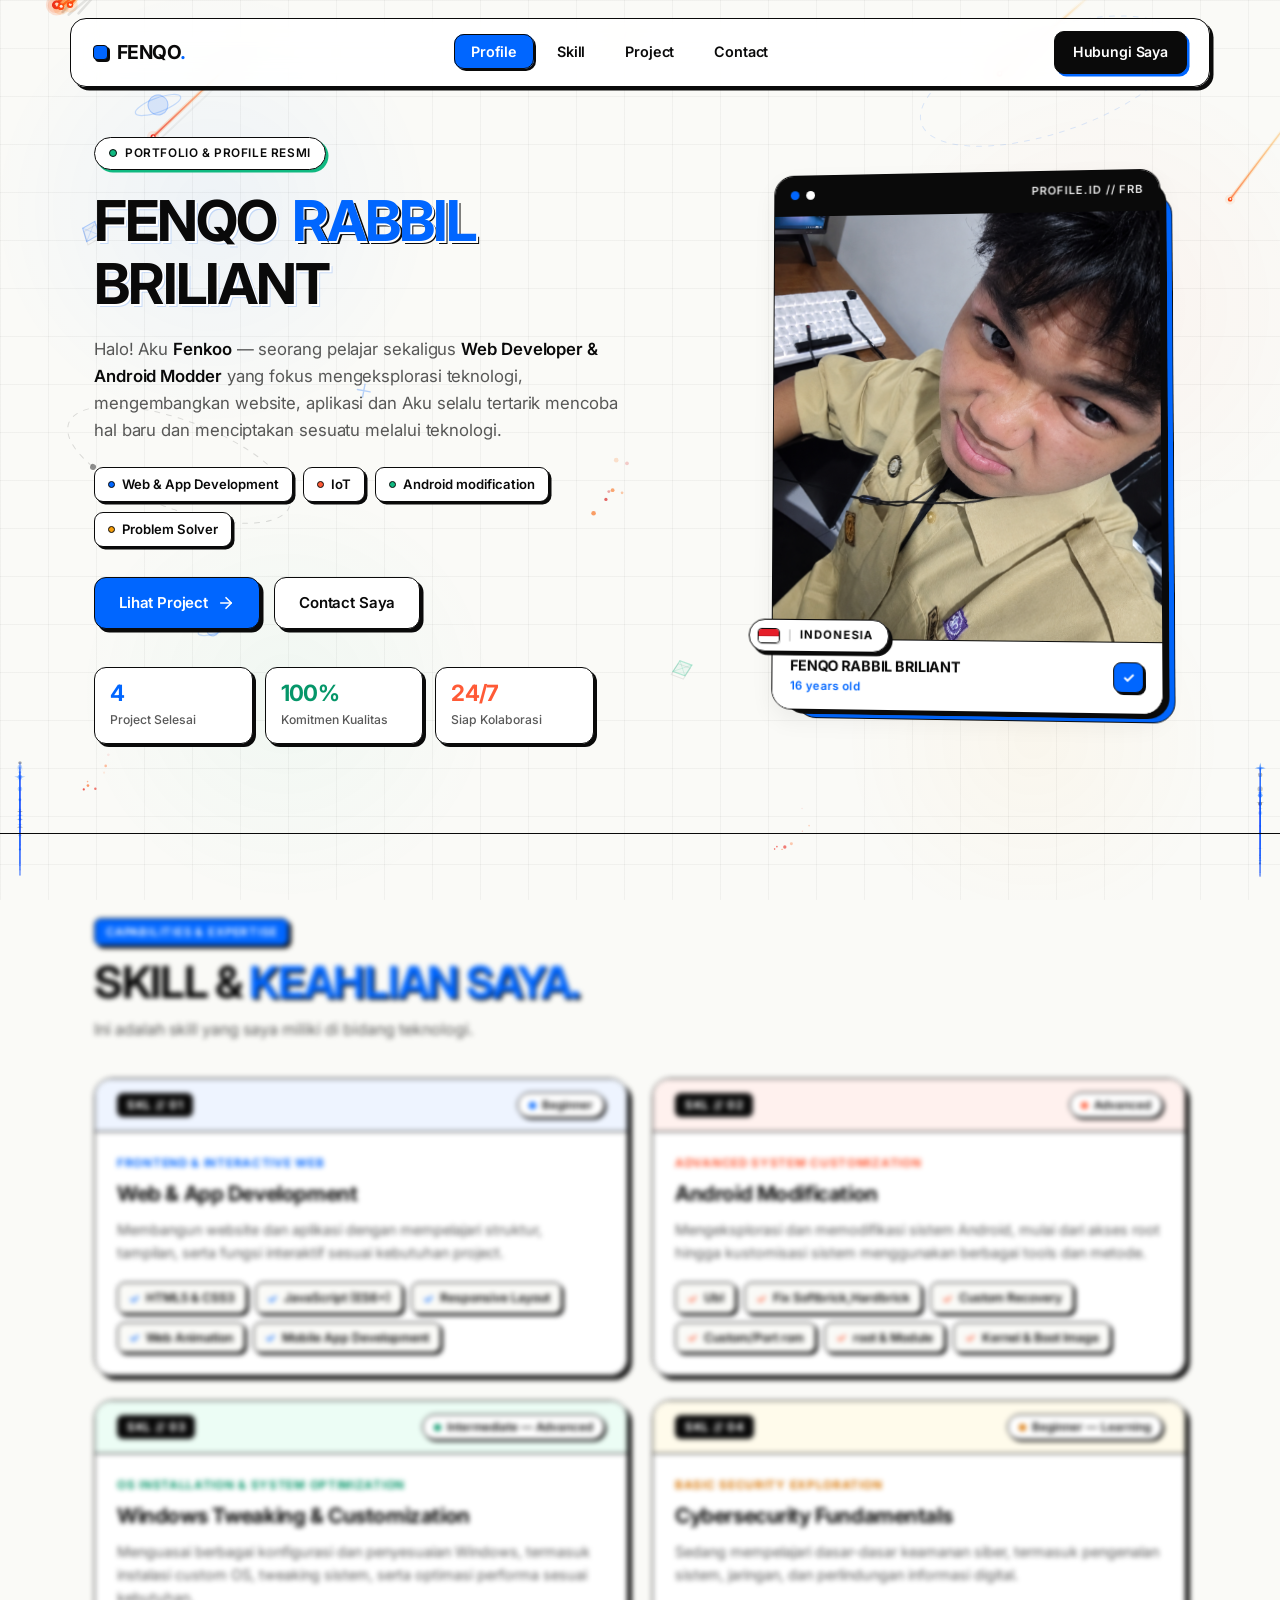
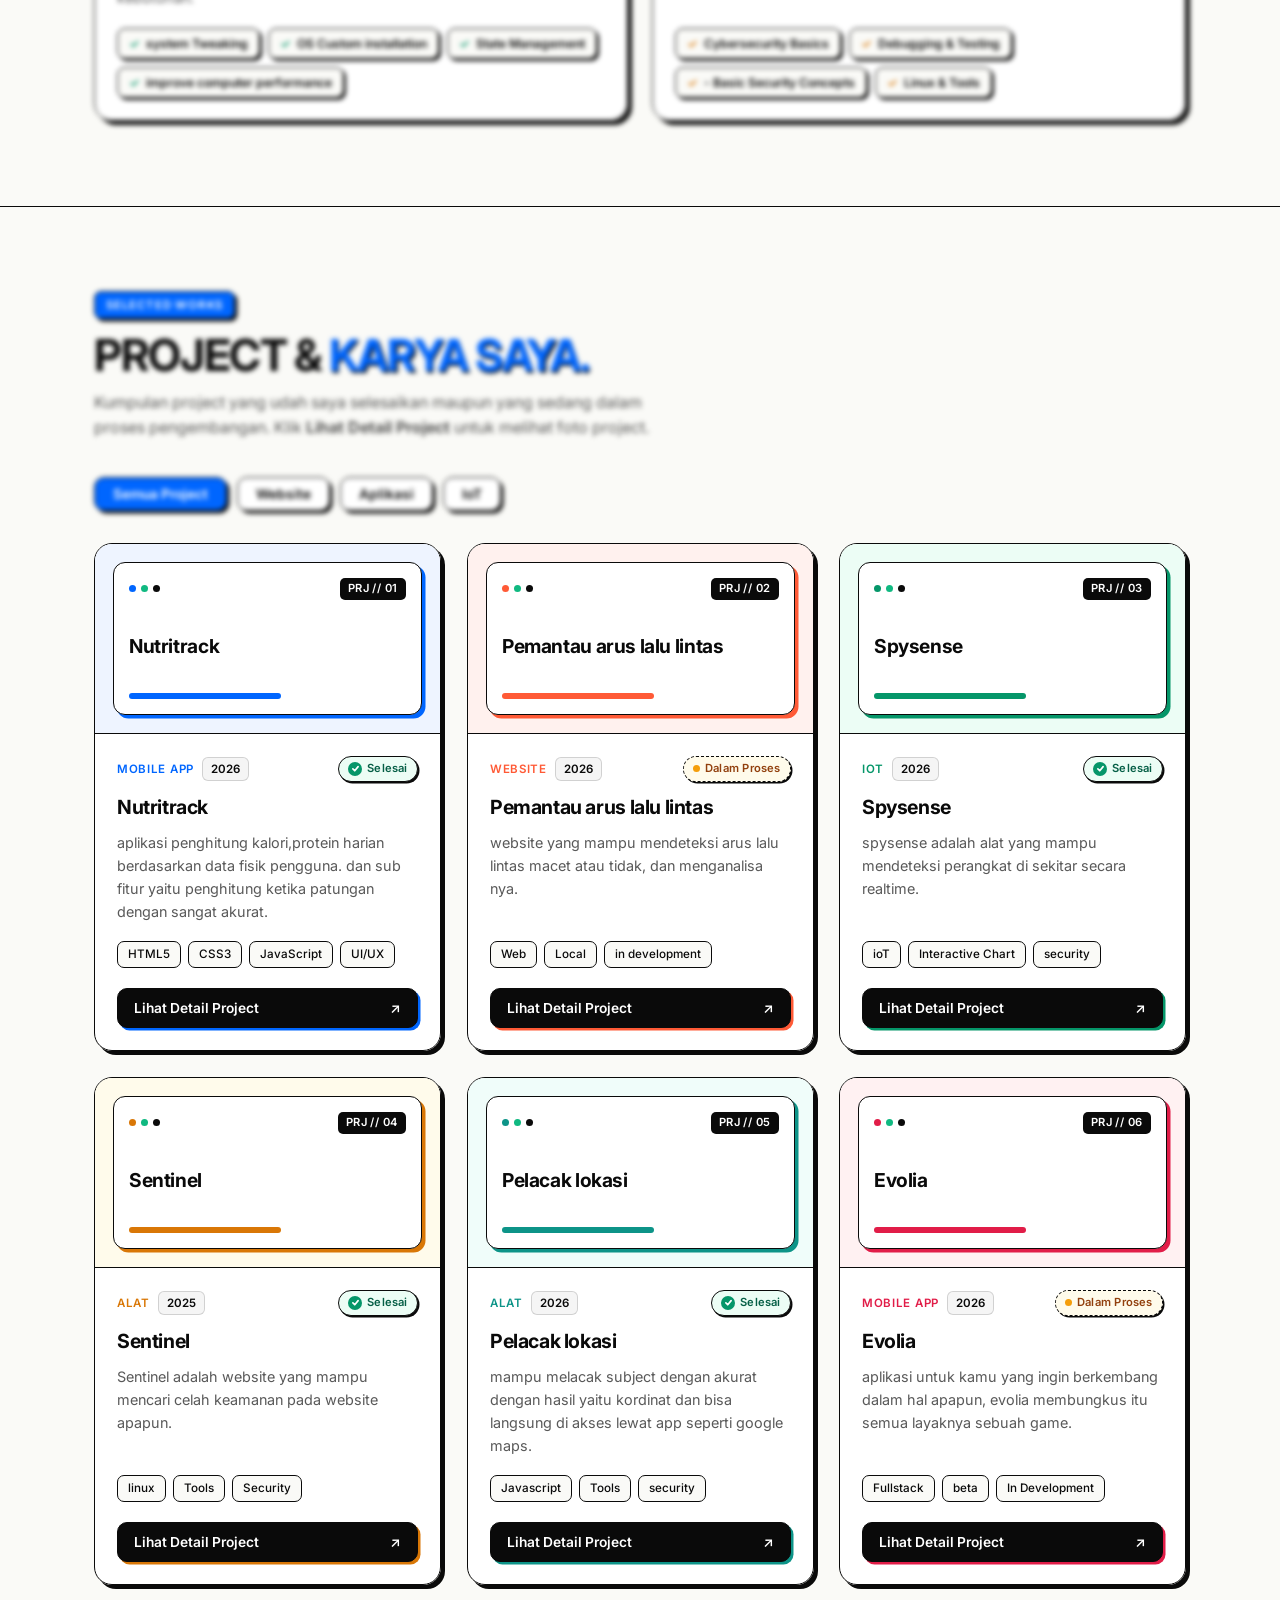
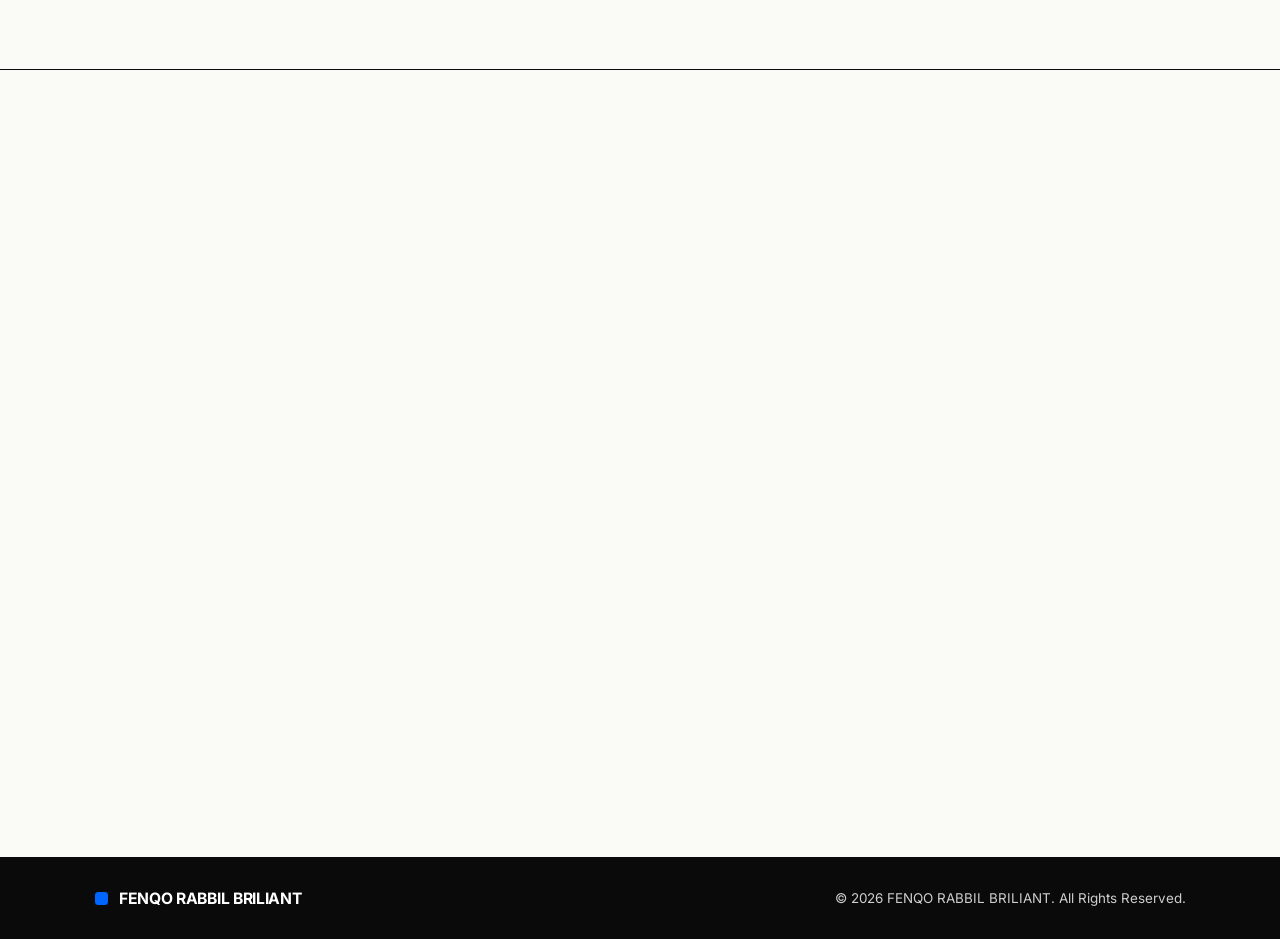
==== index.html @ 74467149 "web porto penkoo" ====
<!DOCTYPE html>
<html lang="id">
<head>
  <meta charset="UTF-8" />
  <meta name="viewport" content="width=device-width, initial-scale=1.0" />
  <title>FENQO RABBIL BRILIANT — Portfolio</title>
  <!-- Font bergaya iOS (SF Pro fallback ke Inter Medium/SemiBold/Bold yang rapi) -->
  <link rel="preconnect" href="https://fonts.googleapis.com" />
  <link rel="preconnect" href="https://fonts.gstatic.com" crossorigin />
  <link href="https://fonts.googleapis.com/css2?family=Inter:wght@400;500;600;700&display=swap" rel="stylesheet" />
  <link rel="stylesheet" href="style.css" />
</head>
<body>

  <!-- Scroll Progress Bar di Atas Layar -->
  <div class="scroll-progress-track" aria-hidden="true">
    <div class="scroll-progress-bar" id="scrollProgressBar"></div>
  </div>

  <!-- Latar Belakang Off-White + Grid + Efek Luar Angkasa & Komet di Belakang Semua Konten -->
  <div class="bg-grid" aria-hidden="true"></div>
  <canvas id="cosmicCanvas" class="cosmic-canvas" aria-hidden="true"></canvas>

  <!-- ================= NAVBAR ================= -->
  <header class="navbar-wrapper">
    <nav class="navbar">
      <a href="#home" class="brand">
        <span class="brand-cube"></span>
        <span class="brand-text">FENQO<span class="dot-blue">.</span></span>
      </a>

      <ul class="nav-links" id="navLinks">
        <li><a href="#home" class="nav-link active">Profile</a></li>
        <li><a href="#skill" class="nav-link">Skill</a></li>
        <li><a href="#project" class="nav-link">Project</a></li>
        <li><a href="#contact" class="nav-link">Contact</a></li>
      </ul>

      <a href="#contact" class="nav-cta">Hubungi Saya</a>

      <button class="mobile-menu-btn" id="mobileMenuBtn" aria-label="Buka Menu">
        <span></span>
        <span></span>
      </button>
    </nav>
  </header>

  <main class="main-content">
    <!-- ================= HALAMAN AWAL / HERO PROFILE ================= -->
    <section id="home" class="hero-section">
      <div class="container hero-grid">

        <!-- Kiri: Teks Nama Paper Statis & Deskripsi Profile -->
        <div class="hero-content">
          <div class="status-badge" data-scroll-item style="--delay: 0ms">
            <span class="status-dot"></span>
            <span>PORTFOLIO &amp; PROFILE RESMI</span>
          </div>

          <!-- Tulisan 3D Paper Minimalis: FENQO RABBIL (ke samping), BRILIANT di bawahnya -->
          <div class="title-3d-stage" data-scroll-item style="--delay: 70ms">
            <h1 class="hero-title-3d">
              <span class="hero-title-row">
                <span class="line-3d">FENQO</span>
                <span class="line-3d accent-blue">RABBIL</span>
              </span>
              <span class="hero-title-row">
                <span class="line-3d">BRILIANT</span>
              </span>
            </h1>
          </div>

          <!-- Deskripsi Profile -->
          <p class="hero-desc" data-scroll-item style="--delay: 140ms">
            Halo! Aku <strong>Fenkoo</strong> — seorang pelajar sekaligus <strong>Web Developer &amp; Android Modder</strong> yang fokus mengeksplorasi teknologi, mengembangkan website, aplikasi dan Aku selalu tertarik mencoba hal baru dan menciptakan sesuatu melalui teknologi.
          </p>

          <!-- Tag Keahlian Paper Minimalis dengan Aksen Warna Kalem -->
          <div class="skill-tags" data-scroll-item style="--delay: 200ms">
            <span class="tag-3d tag-blue"><span class="tag-dot"></span>Web & App Development</span>
            <span class="tag-3d tag-coral"><span class="tag-dot"></span>IoT</span>
            <span class="tag-3d tag-emerald"><span class="tag-dot"></span>Android modification</span>
            <span class="tag-3d tag-amber"><span class="tag-dot"></span>Problem Solver</span>
          </div>

          <!-- Tombol Aksi -->
          <div class="hero-actions" data-scroll-item style="--delay: 260ms">
            <a href="#project" class="btn-3d btn-primary">
              <span>Lihat Project</span>
              <svg width="18" height="18" viewBox="0 0 24 24" fill="none" stroke="currentColor" stroke-width="2.2" stroke-linecap="round" stroke-linejoin="round">
                <line x1="5" y1="12" x2="19" y2="12"></line>
                <polyline points="12 5 19 12 12 19"></polyline>
              </svg>
            </a>
            <a href="#contact" class="btn-3d btn-secondary">
              <span>Contact Saya</span>
            </a>
          </div>

          <!-- Statistik Singkat Paper 3D -->
          <div class="hero-stats" data-scroll-item style="--delay: 320ms">
            <div class="stat-box-3d stat-blue">
              <span class="stat-num">4</span>
              <span class="stat-label">Project Selesai</span>
            </div>
            <div class="stat-box-3d stat-emerald">
              <span class="stat-num">100%</span>
              <span class="stat-label">Komitmen Kualitas</span>
            </div>
            <div class="stat-box-3d stat-coral">
              <span class="stat-num">24/7</span>
              <span class="stat-label">Siap Kolaborasi</span>
            </div>
          </div>
        </div>

        <!-- Kanan: Foto Profile Asli (Warna 100% Natural Tanpa Filter/Efek Warna) -->
        <div class="hero-visual" data-scroll-item="scale" style="--delay: 120ms">
          <div class="photo-3d-stage" id="photoInteractiveStage">
            <div class="photo-3d-wrapper" id="photo3DCard">
              <!-- Lapisan Belakang 3D (Biru & Hitam yang punya kedalaman Z) -->
              <div class="photo-layer-back-blue"></div>
              <div class="photo-layer-back-black"></div>

              <!-- Frame Foto Utama -->
              <div class="photo-frame-main">
                <div class="photo-header-bar">
                  <span class="bar-dot"></span>
                  <span class="bar-dot"></span>
                  <span class="bar-title">PROFILE.ID // FRB</span>
                </div>

                <div class="photo-img-container">
                
                  <img
                    src="assets/profile.jpg"
                    alt="Foto Profile Fenqo Rabbil Briliant"
                    id="profileImage"
                    class="profile-img"
                  />
                </div>

                <div class="photo-footer-bar">
                  <div>
                    <div class="photo-name">FENQO RABBIL BRILIANT</div>
                    <div class="photo-role">16 years old</div>
                  </div>
                  <div class="verified-badge" title="Verified Profile">✓</div>
                </div>
              </div>

              <!-- Badge 3D INDONESIA (Desain Merah Putih Minimalis Profesional, Tanpa Badge Available) -->
              <div class="floating-badge-3d badge-indonesia">
                <span class="flag-id" aria-hidden="true">
                  <span class="flag-red"></span>
                  <span class="flag-white"></span>
                </span>
                <span class="badge-id-divider"></span>
                <span class="badge-id-text">INDONESIA</span>
              </div>
            </div>
          </div>
        </div>

      </div>
    </section>

    <!-- ================= MENU SKILL ================= -->
    <section id="skill" class="skill-section">
      <div class="container">
        <div class="section-header" data-scroll-item style="--delay: 0ms">
          <div class="section-tag">CAPABILITIES &amp; EXPERTISE</div>
          <h2 class="section-title-3d">
            SKILL &amp; <span class="text-blue">KEAHLIAN SAYA.</span>
          </h2>
          <p class="section-subtitle">
            Ini adalah skill yang saya miliki di bidang teknologi.
          </p>
        </div>

        <!--
          DAFTAR SKILL (4 CONTOH SEMENTARA):
          Diatur langsung dari script.js (bagian DATA SKILL) supaya kamu gampang ubah judul, deskripsi, atau poin skill sendiri tanpa foto!
        -->
        <div class="skill-grid" id="skillGrid">
          <!-- Diisi otomatis oleh script.js -->
        </div>
      </div>
    </section>

    <!-- ================= MENU PROJECT ================= -->
    <section id="project" class="project-section">
      <div class="container">
        <div class="section-header" data-scroll-item style="--delay: 0ms">
          <div class="section-tag">SELECTED WORKS</div>
          <h2 class="section-title-3d">
            PROJECT &amp; <span class="text-blue">KARYA SAYA.</span>
          </h2>
          <p class="section-subtitle">
            Kumpulan project yang udah saya selesaikan maupun yang sedang dalam proses pengembangan. Klik <strong>Lihat Detail Project</strong> untuk melihat foto project.
          </p>
        </div>

        <!-- Filter Kategori Project -->
        <div class="project-filters" id="projectFilters" data-scroll-item style="--delay: 80ms">
          <button class="filter-btn active" data-filter="all">Semua Project</button>
          <button class="filter-btn" data-filter="web">Website</button>
          <button class="filter-btn" data-filter="app">Aplikasi</button>
          <button class="filter-btn" data-filter="iot">IoT</button>
        </div>

        <!--
          DAFTAR PROJECT:
          Daftar project & foto-fotonya diatur dari script.js (bagian DATA PROJECT)
          supaya kamu bebas nambahin foto project sesuka hati!
        -->
        <div class="project-grid" id="projectGrid">
          <!-- Diisi otomatis oleh script.js -->
        </div>
      </div>
    </section>

    <!-- ================= MENU CONTACT ================= -->
    <section id="contact" class="contact-section">
      <div class="container">
        <div class="contact-banner-3d" data-scroll-item="scale" style="--delay: 0ms">
          <div class="section-header contact-header">
            <div class="section-tag">GET IN TOUCH</div>
            <h2 class="section-title-3d">
              HUBUNGI <span class="text-blue">SAYA.</span>
            </h2>
            <p class="section-subtitle">
              Tertarik buat kolaborasi, diskusi project, atau sekadar kenalan? Langsung hubungi saya melalui platform di bawah ini.
            </p>
          </div>

          <!-- Grid Kartu Contact 3D (Instagram, Discord, WhatsApp) -->
          <div class="contact-grid">

            <!-- 1. INSTAGRAM (Logo Instagram & Tombol Biru) -->
            <div class="contact-card-3d contact-red" data-tilt-card data-scroll-item style="--delay: 60ms">
              <div class="contact-card-inner">
                <div class="contact-top">
                  <div class="contact-icon-box icon-box-red">
                    <!-- Logo Resmi Instagram -->
                    <svg width="24" height="24" viewBox="0 0 24 24" fill="currentColor">
                      <path d="M12 2.163c3.204 0 3.584.012 4.85.07 3.252.148 4.771 1.691 4.919 4.919.058 1.265.069 1.645.069 4.849 0 3.205-.012 3.584-.069 4.849-.149 3.225-1.664 4.771-4.919 4.919-1.266.058-1.644.07-4.85.07-3.204 0-3.584-.012-4.849-.07-3.26-.149-4.771-1.699-4.919-4.92-.058-1.265-.07-1.644-.07-4.849 0-3.204.013-3.583.07-4.849.149-3.227 1.664-4.771 4.919-4.919 1.266-.057 1.645-.069 4.849-.069zm0-2.163c-3.259 0-3.667.014-4.947.072-4.358.2-6.78 2.618-6.98 6.98-.059 1.281-.073 1.689-.073 4.948 0 3.259.014 3.668.072 4.948.2 4.358 2.618 6.78 6.98 6.98 1.281.058 1.689.072 4.948.072 3.259 0 3.668-.014 4.948-.072 4.354-.2 6.782-2.618 6.979-6.98.059-1.28.073-1.689.073-4.948 0-3.259-.014-3.667-.072-4.947-.196-4.354-2.617-6.78-6.979-6.98-1.281-.059-1.69-.073-4.949-.073zm0 5.838c-3.403 0-6.162 2.759-6.162 6.162s2.759 6.163 6.162 6.163 6.162-2.759 6.162-6.163c0-3.403-2.759-6.162-6.162-6.162zm0 10.162c-2.209 0-4-1.79-4-4 0-2.209 1.791-4 4-4s4 1.791 4 4c0 2.21-1.791 4-4 4zm6.406-11.845c-.796 0-1.441.645-1.441 1.44s.645 1.44 1.441 1.44c.795 0 1.439-.645 1.439-1.44s-.644-1.44-1.439-1.44z"/>
                    </svg>
                  </div>
                </div>

                <h3 class="contact-name">Instagram</h3>
                <p class="contact-handle" id="igHandle">@penkoo17</p>
                <p class="contact-desc">DM langsung lewat Instagram.</p>

                <div class="contact-actions">
                  <a href="https://www.instagram.com/penkoo17?exln=ZmxtY3c4dnpxYXQ5" target="_blank" rel="noopener noreferrer" class="btn-3d btn-primary btn-full">
                    <span>Buka Instagram</span>
                    <span>↗</span>
                  </a>
                </div>
              </div>
            </div>

            <!-- 2. DISCORD (Tetap Sesuai Sebelumnya) -->
            <div class="contact-card-3d contact-blue" data-tilt-card data-scroll-item style="--delay: 150ms">
              <div class="contact-card-inner">
                <div class="contact-top">
                  <div class="contact-icon-box icon-box-blue">
                    <svg width="24" height="24" viewBox="0 0 24 24" fill="currentColor">
                      <path d="M20.317 4.37a19.791 19.791 0 0 0-4.885-1.515.074.074 0 0 0-.079.037c-.21.375-.444.864-.608 1.25a18.27 18.27 0 0 0-5.487 0 12.64 12.64 0 0 0-.617-1.25.077.077 0 0 0-.079-.037A19.736 19.736 0 0 0 3.677 4.37a.07.07 0 0 0-.032.027C.533 9.046-.32 13.58.099 18.057a.082.082 0 0 0 .031.057 19.9 19.9 0 0 0 5.993 3.03.078.078 0 0 0 .084-.028 14.09 14.09 0 0 0 1.226-1.994.076.076 0 0 0-.041-.106 13.107 13.107 0 0 1-1.872-.892.077.077 0 0 1-.008-.128 10.2 10.2 0 0 0 .372-.292.074.074 0 0 1 .077-.01c3.928 1.793 8.18 1.793 12.062 0a.074.074 0 0 1 .078.01c.12.098.246.198.373.292a.077.077 0 0 1-.006.127 12.299 12.299 0 0 1-1.873.892.077.077 0 0 0-.041.107c.36.698.772 1.362 1.225 1.993a.076.076 0 0 0 .084.028 19.839 19.839 0 0 0 6.002-3.03.077.077 0 0 0 .032-.054c.5-5.177-.838-9.674-3.549-13.66a.061.061 0 0 0-.031-.03zM8.02 15.33c-1.183 0-2.157-1.085-2.157-2.419 0-1.333.956-2.419 2.157-2.419 1.21 0 2.176 1.096 2.157 2.42 0 1.333-.956 2.418-2.157 2.418zm7.975 0c-1.183 0-2.157-1.085-2.157-2.419 0-1.333.955-2.419 2.157-2.419 1.21 0 2.176 1.096 2.157 2.42 0 1.333-.946 2.418-2.157 2.418z"/>
                    </svg>
                  </div>
                  <span class="contact-platform-tag">COMMUNITY &amp; CHAT</span>
                </div>

                <h3 class="contact-name">Discord</h3>
                <p class="contact-handle" id="discordHandle">penkoo18</p>
                <p class="contact-desc">Add Discord saya buat ngobrol santai, voice call, atau diskusi bareng.</p>

                <div class="contact-actions">
                  <button type="button" class="btn-3d btn-secondary btn-full" id="copyDiscordBtn" data-copy="fenqo#0001">
                    <span id="copyDiscordText">Salin Username Discord</span>
                    <span>⧉</span>
                  </button>
                </div>
              </div>
            </div>

            <!-- 3. WHATSAPP (Logo Resmi WhatsApp) -->
            <div class="contact-card-3d contact-emerald" data-tilt-card data-scroll-item style="--delay: 240ms">
              <div class="contact-card-inner">
                <div class="contact-top">
                  <div class="contact-icon-box icon-box-emerald">
                    <!-- Logo Resmi WhatsApp (Bubble + Gagang Telepon) -->
                    <svg width="24" height="24" viewBox="0 0 24 24" fill="currentColor">
                      <path d="M12.031 2c-5.508 0-9.987 4.479-9.987 9.988 0 1.763.459 3.479 1.332 4.992L2 22l5.145-1.349c1.464.799 3.112 1.221 4.885 1.221 5.508 0 9.987-4.479 9.987-9.988 0-2.669-1.039-5.178-2.925-7.064C17.206 3.039 14.699 2 12.031 2zm0 18.234c-1.522 0-3.012-.409-4.316-1.182l-.309-.184-3.079.808.822-3.001-.202-.321c-.851-1.353-1.3-2.917-1.3-4.532 0-4.696 3.821-8.517 8.519-8.517 2.275 0 4.414.886 6.022 2.495 1.608 1.608 2.494 3.747 2.493 6.023 0 4.696-3.821 8.411-8.65 8.411zm4.672-6.376c-.256-.128-1.515-.748-1.749-.833-.235-.085-.406-.128-.576.128-.171.256-.662.833-.811 1.004-.149.171-.299.192-.555.064-.256-.128-1.081-.398-2.059-1.27-.762-.679-1.276-1.519-1.425-1.775-.149-.256-.016-.395.112-.522.115-.115.256-.299.384-.448.128-.149.171-.256.256-.427.085-.171.043-.32-.021-.448-.064-.128-.576-1.388-.79-1.901-.208-.498-.419-.43-.576-.438-.149-.007-.32-.009-.491-.009-.171 0-.448.064-.683.32-.235.256-.896.875-.896 2.135s.918 2.476 1.046 2.647c.128.171 1.805 2.755 4.373 3.864.611.264 1.087.421 1.459.539.613.195 1.171.167 1.612.101.492-.074 1.515-.619 1.729-1.217.213-.598.213-1.11.149-1.217-.064-.107-.235-.171-.491-.299z"/>
                    </svg>
                  </div>
                </div>

                <h3 class="contact-name">WhatsApp</h3>
                <p class="contact-handle">0895-0728-3606</p>
                <p class="contact-desc">Butuh respon cepat untuk urusan penting atau kerjaan? Chat langsung via WA.</p>

                <div class="contact-actions">
                  <a href="https://wa.me/6289507283606?text=Halo%20Fenko,%20saya%20lihat%20website%20portfolio%20kamu!" target="_blank" rel="noopener noreferrer" class="btn-3d btn-emerald btn-full">
                    <span>Chat WhatsApp</span>
                    <span>↗</span>
                  </a>
                </div>
              </div>
            </div>

          </div>
        </div>
      </div>
    </section>
  </main>

  <!-- ================= MODAL POPUP DETAIL PROJECT (FOTO PROJECT) ================= -->
  <div class="project-modal-backdrop" id="projectModal" aria-hidden="true">
    <div class="project-modal-card" role="dialog" aria-modal="true" aria-labelledby="modalProjectTitle">
      <!-- Header Bar Paper -->
      <div class="modal-header-bar">
        <div class="modal-header-dots">
          <span class="bar-dot"></span>
          <span class="bar-dot"></span>
          <span class="modal-header-id" id="modalProjectId">PRJ // 01</span>
        </div>
        <button type="button" class="modal-close-btn" id="modalCloseBtn" aria-label="Tutup Detail Project">
          ✕
        </button>
      </div>

      <!-- Konten Utama Modal -->
      <div class="modal-body">
        <!-- Area Foto Project Utama -->
        <div class="modal-photo-frame">
          <img src="assets/project-preview.svg" alt="Foto Project" id="modalProjectImg" class="modal-project-img" />
        </div>

        <!-- Thumbnail Galeri Foto Project (Muncul jika foto lebih dari 1) -->
        <div class="modal-photo-thumbs" id="modalPhotoThumbs"></div>

        <!-- Informasi Detail Project -->
        <div class="modal-info">
          <div class="modal-meta-row">
            <div class="modal-meta-left">
              <span class="project-category" id="modalProjectCategory">Website</span>
              <span class="project-year" id="modalProjectYear">2026</span>
            </div>
            <!-- Status Project (Selesai / Dalam Proses) -->
            <div id="modalProjectStatus"></div>
          </div>

          <h3 class="modal-title" id="modalProjectTitle">Judul Project</h3>
          <p class="modal-desc" id="modalProjectDesc">Deskripsi lengkap project.</p>

          <div class="project-tech modal-tech" id="modalProjectTech"></div>

          <div class="modal-actions">
            <a href="#" target="_blank" rel="noopener noreferrer" class="btn-3d btn-primary" id="modalExternalLink" style="display: none;">
              <span>Buka Live Project</span>
              <span>↗</span>
            </a>
            <button type="button" class="btn-3d btn-secondary" id="modalCloseFooterBtn">
              <span>Tutup Preview</span>
            </button>
          </div>
        </div>
      </div>
    </div>
  </div>

  <!-- ================= FOOTER ================= -->
  <footer class="footer">
    <div class="container footer-inner">
      <div class="footer-brand">
        <span class="brand-cube"></span>
        <span>FENQO RABBIL BRILIANT</span>
      </div>
      <p class="footer-copy">© <span id="yearNow">2026</span> FENQO RABBIL BRILIANT. All Rights Reserved.</p>
    </div>
  </footer>

  <script src="script.js"></script>
</body>
</html>
---- style.css ----
/* ==========================================================================
   PORTFOLIO FENQO RABBIL BRILIANT
   Style: Minimalist 3D Paper + Interactive 3D Cosmic Background
   Palet Warna UI: Off-White (#FAFAF7), Putih (#FFFFFF), Hitam (#0A0A0A), Biru (#0066FF)
   ========================================================================== */

:root {
  --bg-offwhite: #FAFAF7;
  --white: #FFFFFF;
  --black: #0A0A0A;

  /* Palet Warna Editorial Minimalis (Berwarna Kalem, Elegan, Tanpa Ungu) */
  --blue: #0066FF;
  --blue-soft: #EEF4FF;

  --emerald: #10B981;
  --emerald-dark: #059669;
  --emerald-text: #065F46;
  --emerald-soft: #ECFDF5;

  --coral: #FF5A36;
  --coral-text: #9A3412;
  --coral-soft: #FFF1EE;

  --amber: #F59E0B;
  --amber-dark: #D97706;
  --amber-text: #92400E;
  --amber-soft: #FFFBEB;

  --teal: #0D9488;
  --teal-soft: #F0FDFA;

  --red: #E11D48;
  --red-flag: #E61E2A;
  --red-soft: #FFF1F2;

  /* Turunan opasitas */
  --black-04: rgba(10, 10, 10, 0.04);
  --black-08: rgba(10, 10, 10, 0.08);
  --black-15: rgba(10, 10, 10, 0.15);
  --black-65: rgba(10, 10, 10, 0.68);
  --blue-08: rgba(0, 102, 255, 0.08);
  --blue-18: rgba(0, 102, 255, 0.18);

  /* Font bergaya iOS (SF Pro Display / SF Pro Text / Inter) */
  --font-ios: -apple-system, BlinkMacSystemFont, "SF Pro Display", "SF Pro Text", "Inter", "Helvetica Neue", Arial, sans-serif;

  /* Kurva animasi super smooth ala iOS */
  --ease-out-expo: cubic-bezier(0.16, 1, 0.3, 1);
  --ease-smooth: cubic-bezier(0.22, 1, 0.36, 1);
}

* {
  margin: 0;
  padding: 0;
  box-sizing: border-box;
}

html {
  background-color: var(--bg-offwhite);
  color: var(--black);
  font-family: var(--font-ios);
  font-weight: 500;
  -webkit-font-smoothing: antialiased;
  -moz-osx-font-smoothing: grayscale;
}

body {
  /* Transparan agar latar Off-White #FAFAF7 + Komet 3D terlihat di seluruh halaman */
  background-color: transparent;
  color: var(--black);
  font-family: var(--font-ios);
  font-weight: 500;
  line-height: 1.6;
  overflow-x: hidden;
  position: relative;
}

/* Scroll Progress Bar di Paling Atas Layar */
.scroll-progress-track {
  position: fixed;
  top: 0;
  left: 0;
  width: 100%;
  height: 3.5px;
  background: transparent;
  z-index: 200;
  pointer-events: none;
}

.scroll-progress-bar {
  height: 100%;
  width: 0%;
  background: var(--blue);
  box-shadow: 0 0 8px var(--blue-18);
  transition: width 0.08s linear;
}

/* Background Grid Paper Minimalis & Canvas Cosmic 3D (Di Belakang Semua Konten) */
.bg-grid {
  position: fixed;
  inset: 0;
  z-index: 0;
  background-image:
    linear-gradient(to right, var(--black-04) 1px, transparent 1px),
    linear-gradient(to bottom, var(--black-04) 1px, transparent 1px);
  background-size: 48px 48px;
  pointer-events: none;
}

.cosmic-canvas {
  position: fixed;
  top: 0;
  left: 0;
  width: 100vw;
  height: 100vh;
  z-index: 0;
  pointer-events: none;
}

.main-content,
.footer {
  position: relative;
  z-index: 2;
}

.container {
  width: 100%;
  max-width: 1140px;
  margin: 0 auto;
  padding: 0 24px;
}

a {
  color: inherit;
  text-decoration: none;
}

ul {
  list-style: none;
}

/* ==========================================================================
   ANIMASI SCROLL 3D SUPER SMOOTH (MUNCUL SAAT SCROLL TURUN & NAIK)
   ========================================================================== */
[data-scroll-item] {
  opacity: 0;
  transform: perspective(1000px) translate3d(0, 44px, -24px) rotateX(7deg) scale(0.96);
  filter: blur(2.5px);
  transition:
    opacity 0.85s var(--ease-out-expo),
    transform 0.95s var(--ease-out-expo),
    filter 0.75s var(--ease-out-expo);
  transition-delay: var(--delay, 0ms);
  will-change: opacity, transform, filter;
}

[data-scroll-item="scale"] {
  transform: perspective(1000px) translate3d(0, 36px, -30px) scale(0.93);
}

[data-scroll-item].is-inview {
  opacity: 1;
  transform: perspective(1000px) translate3d(0, 0, 0) rotateX(0deg) scale(1);
  filter: blur(0px);
}

/* ==========================================================================
   NAVBAR PAPER MINIMALIS
   ========================================================================== */
.navbar-wrapper {
  position: sticky;
  top: 18px;
  z-index: 100;
  padding: 0 24px;
}

.navbar {
  max-width: 1140px;
  margin: 0 auto;
  background: rgba(255, 255, 255, 0.9);
  backdrop-filter: blur(12px);
  -webkit-backdrop-filter: blur(12px);
  border: 1.5px solid var(--black);
  border-radius: 16px;
  padding: 12px 22px;
  display: flex;
  align-items: center;
  justify-content: space-between;
  box-shadow: 3.5px 3.5px 0px var(--black);
  transition: box-shadow 0.3s var(--ease-smooth), transform 0.3s var(--ease-smooth);
}

.brand {
  display: flex;
  align-items: center;
  gap: 9px;
  font-size: 1.2rem;
  font-weight: 700;
  letter-spacing: -0.03em;
  color: var(--black);
}

.brand-cube {
  width: 15px;
  height: 15px;
  background: var(--blue);
  border: 1.5px solid var(--black);
  border-radius: 4px;
  box-shadow: 2px 2px 0px var(--black);
  display: inline-block;
  transition: transform 0.35s var(--ease-smooth);
}

.brand:hover .brand-cube {
  transform: rotate(10deg);
}

.dot-blue {
  color: var(--blue);
}

.nav-links {
  display: flex;
  align-items: center;
  gap: 6px;
}

.nav-link {
  padding: 8px 16px;
  border-radius: 10px;
  font-size: 0.9rem;
  font-weight: 600;
  letter-spacing: -0.01em;
  color: var(--black);
  border: 1.5px solid transparent;
  transition: all 0.25s var(--ease-smooth);
}

.nav-link:hover {
  background: var(--black-04);
}

.nav-link.active {
  background: var(--blue);
  color: var(--white);
  border: 1.5px solid var(--black);
  box-shadow: 2px 2px 0px var(--black);
}

.nav-cta {
  background: var(--black);
  color: var(--white);
  padding: 9px 18px;
  border-radius: 10px;
  font-size: 0.88rem;
  font-weight: 600;
  letter-spacing: -0.01em;
  border: 1.5px solid var(--black);
  box-shadow: 2.5px 2.5px 0px var(--blue);
  transition: all 0.25s var(--ease-smooth);
}

.nav-cta:hover {
  background: var(--blue);
  color: var(--white);
  box-shadow: 3px 3px 0px var(--black);
  transform: translate(-1px, -1px);
}

.mobile-menu-btn {
  display: none;
  background: var(--white);
  border: 1.5px solid var(--black);
  border-radius: 10px;
  width: 40px;
  height: 40px;
  flex-direction: column;
  justify-content: center;
  align-items: center;
  gap: 5px;
  cursor: pointer;
  box-shadow: 2.5px 2.5px 0px var(--black);
}

.mobile-menu-btn span {
  width: 18px;
  height: 2px;
  background: var(--black);
  border-radius: 2px;
  transition: 0.25s var(--ease-smooth);
}

/* ==========================================================================
   HERO SECTION (HALAMAN AWAL - RAPI & MINIMALIS)
   ========================================================================== */
.hero-section {
  padding: 68px 0 88px;
  background: transparent;
}

.hero-grid {
  display: grid;
  grid-template-columns: 1.15fr 0.85fr;
  gap: 52px;
  align-items: center;
}

.status-badge {
  display: inline-flex;
  align-items: center;
  gap: 8px;
  background: var(--white);
  border: 1.5px solid var(--black);
  border-radius: 999px;
  padding: 6px 14px;
  font-size: 0.74rem;
  font-weight: 600;
  letter-spacing: 0.05em;
  box-shadow: 2.5px 2.5px 0px var(--emerald);
  margin-bottom: 22px;
}

.status-dot {
  width: 8px;
  height: 8px;
  background: var(--emerald);
  border: 1.5px solid var(--black);
  border-radius: 50%;
}

/* TULISAN 3D PAPER STATIS: FENQO RABBIL (KE SAMPING) & BRILIANT DI BAWAHNYA */
.title-3d-stage {
  margin-bottom: 22px;
}

.hero-title-3d {
  display: flex;
  flex-direction: column;
  gap: 4px;
  font-size: clamp(2.35rem, 4.4vw, 3.85rem);
  font-weight: 700;
  line-height: 1.05;
  letter-spacing: -0.035em;
  text-transform: uppercase;
}

.hero-title-row {
  display: flex;
  flex-wrap: wrap;
  align-items: baseline;
  gap: 0.28em;
}

.line-3d {
  display: inline-block;
  color: var(--black);
  text-shadow:
    1.5px 1.5px 0px var(--white),
    3px 3px 0px var(--blue-18);
}

.line-3d.accent-blue {
  color: var(--blue);
  text-shadow:
    1.5px 1.5px 0px var(--white),
    3px 3px 0px var(--black);
}

.hero-desc {
  font-size: 1.05rem;
  font-weight: 400;
  color: var(--black-65);
  max-width: 540px;
  margin-bottom: 24px;
  letter-spacing: -0.005em;
}

.hero-desc strong {
  color: var(--black);
  font-weight: 600;
}

/* TAG KEAHLIAN PAPER MINIMALIS DENGAN AKSEN WARNA KALEM */
.skill-tags {
  display: flex;
  flex-wrap: wrap;
  gap: 10px;
  margin-bottom: 30px;
}

.tag-3d {
  display: inline-flex;
  align-items: center;
  gap: 7px;
  background: var(--white);
  color: var(--black);
  border: 1.5px solid var(--black);
  border-radius: 9px;
  padding: 6px 13px;
  font-size: 0.82rem;
  font-weight: 600;
  box-shadow: 2.5px 2.5px 0px var(--black);
  transition: transform 0.25s var(--ease-smooth), box-shadow 0.25s var(--ease-smooth), background 0.25s var(--ease-smooth), color 0.25s var(--ease-smooth);
}

.tag-dot {
  width: 7px;
  height: 7px;
  border-radius: 50%;
  border: 1px solid var(--black);
  background: var(--blue);
}

.tag-blue .tag-dot { background: var(--blue); }
.tag-coral .tag-dot { background: var(--coral); }
.tag-emerald .tag-dot { background: var(--emerald); }
.tag-amber .tag-dot { background: var(--amber); }

.tag-blue:hover {
  background: var(--blue-soft);
  transform: translate(-1px, -1px);
  box-shadow: 3.5px 3.5px 0px var(--blue);
}

.tag-coral:hover {
  background: var(--coral-soft);
  transform: translate(-1px, -1px);
  box-shadow: 3.5px 3.5px 0px var(--coral);
}

.tag-emerald:hover {
  background: var(--emerald-soft);
  transform: translate(-1px, -1px);
  box-shadow: 3.5px 3.5px 0px var(--emerald);
}

.tag-amber:hover {
  background: var(--amber-soft);
  transform: translate(-1px, -1px);
  box-shadow: 3.5px 3.5px 0px var(--amber);
}

/* TOMBOL PAPER 3D MINIMALIS */
.hero-actions {
  display: flex;
  flex-wrap: wrap;
  gap: 14px;
  margin-bottom: 38px;
}

.btn-3d {
  display: inline-flex;
  align-items: center;
  justify-content: center;
  gap: 9px;
  padding: 13px 24px;
  border-radius: 12px;
  font-family: var(--font-ios);
  font-size: 0.94rem;
  font-weight: 600;
  letter-spacing: -0.01em;
  border: 1.5px solid var(--black);
  cursor: pointer;
  transition: transform 0.25s var(--ease-smooth), box-shadow 0.25s var(--ease-smooth), background 0.25s var(--ease-smooth), color 0.25s var(--ease-smooth);
}

.btn-primary {
  background: var(--blue);
  color: var(--white);
  box-shadow: 3.5px 3.5px 0px var(--black);
}

.btn-primary:hover {
  transform: translate(-1.5px, -1.5px);
  box-shadow: 5px 5px 0px var(--black);
}

.btn-primary:active {
  transform: translate(1px, 1px);
  box-shadow: 2px 2px 0px var(--black);
}

.btn-emerald {
  background: var(--emerald-dark);
  color: var(--white);
  box-shadow: 3.5px 3.5px 0px var(--black);
}

.btn-emerald:hover {
  background: var(--emerald);
  transform: translate(-1.5px, -1.5px);
  box-shadow: 5px 5px 0px var(--black);
}

.btn-red {
  background: var(--red);
  color: var(--white);
  box-shadow: 3.5px 3.5px 0px var(--black);
}

.btn-red:hover {
  background: #BE123C;
  transform: translate(-1.5px, -1.5px);
  box-shadow: 5px 5px 0px var(--black);
}

.btn-red:active {
  transform: translate(1px, 1px);
  box-shadow: 2px 2px 0px var(--black);
}

.btn-secondary {
  background: var(--white);
  color: var(--black);
  box-shadow: 3.5px 3.5px 0px var(--black);
}

.btn-secondary:hover {
  background: var(--black);
  color: var(--white);
  transform: translate(-1.5px, -1.5px);
  box-shadow: 5px 5px 0px var(--blue);
}

.btn-secondary:active {
  transform: translate(1px, 1px);
  box-shadow: 2px 2px 0px var(--blue);
}

.btn-full {
  width: 100%;
}

/* STATISTIK SINGKAT PAPER 3D DENGAN VARIASI AKSEN WARNA */
.hero-stats {
  display: grid;
  grid-template-columns: repeat(3, 1fr);
  gap: 12px;
  max-width: 500px;
}

.stat-box-3d {
  background: var(--white);
  border: 1.5px solid var(--black);
  border-radius: 12px;
  padding: 12px 15px;
  box-shadow: 3px 3px 0px var(--black);
  transition: transform 0.25s var(--ease-smooth), box-shadow 0.25s var(--ease-smooth), background 0.25s var(--ease-smooth);
}

.stat-box-3d.stat-blue .stat-num { color: var(--blue); }
.stat-box-3d.stat-emerald .stat-num { color: var(--emerald-dark); }
.stat-box-3d.stat-coral .stat-num { color: var(--coral); }

.stat-box-3d.stat-blue:hover {
  background: var(--blue-soft);
  transform: translate(-1.5px, -1.5px);
  box-shadow: 4px 4px 0px var(--blue);
}

.stat-box-3d.stat-emerald:hover {
  background: var(--emerald-soft);
  transform: translate(-1.5px, -1.5px);
  box-shadow: 4px 4px 0px var(--emerald-dark);
}

.stat-box-3d.stat-coral:hover {
  background: var(--coral-soft);
  transform: translate(-1.5px, -1.5px);
  box-shadow: 4px 4px 0px var(--coral);
}

.stat-num {
  display: block;
  font-size: 1.4rem;
  font-weight: 700;
  color: var(--blue);
  letter-spacing: -0.03em;
  line-height: 1.15;
}

.stat-label {
  font-size: 0.76rem;
  font-weight: 500;
  color: var(--black-65);
}

/* ==========================================================================
   FOTO PROFILE 3D DENGAN INTERAKSI MINIMALIS SAAT DISENTUH / HOVER
   ========================================================================== */
.hero-visual {
  display: flex;
  justify-content: center;
}

.photo-3d-stage {
  width: 100%;
  max-width: 390px;
  perspective: 1100px;
  cursor: pointer;
  touch-action: manipulation;
}

.photo-3d-wrapper {
  --photo-rx: 2deg;
  --photo-ry: -4deg;
  --photo-lift: 0px;
  --layer-x: 0px;
  --layer-y: 0px;

  position: relative;
  width: 100%;
  transform-style: preserve-3d;
  transform: rotateX(var(--photo-rx)) rotateY(var(--photo-ry)) translate3d(0, var(--photo-lift), 0);
  will-change: transform;
}

/* Lapisan Kertas 3D Belakang (Kedalaman Z Negatif) */
.photo-layer-back-blue {
  position: absolute;
  inset: 0;
  background: var(--blue);
  border: 1.5px solid var(--black);
  border-radius: 22px;
  transform: translate3d(calc(16px + var(--layer-x) * 1.4), calc(16px + var(--layer-y) * 1.4), -36px);
  transition: transform 0.2s ease-out;
}

.photo-layer-back-black {
  position: absolute;
  inset: 0;
  background: var(--black);
  border-radius: 22px;
  transform: translate3d(calc(8px + var(--layer-x) * 0.8), calc(8px + var(--layer-y) * 0.8), -18px);
  transition: transform 0.2s ease-out;
}

/* Kartu Foto Utama (Z = 0) */
.photo-frame-main {
  position: relative;
  background: var(--white);
  border: 1.5px solid var(--black);
  border-radius: 20px;
  overflow: hidden;
  transform: translateZ(0px);
  box-shadow: 0 10px 24px rgba(10, 10, 10, 0.06);
}

.photo-header-bar {
  display: flex;
  align-items: center;
  gap: 7px;
  padding: 11px 16px;
  background: var(--black);
  color: var(--white);
  border-bottom: 1.5px solid var(--black);
}

.bar-dot {
  width: 9px;
  height: 9px;
  border-radius: 50%;
  background: var(--white);
  display: inline-block;
}

.bar-dot:first-child {
  background: var(--blue);
}

.bar-title {
  margin-left: auto;
  font-size: 0.7rem;
  font-weight: 600;
  letter-spacing: 0.08em;
  opacity: 0.9;
}

.photo-img-container {
  width: 100%;
  aspect-ratio: 4 / 4.4;
  background: var(--white);
  overflow: hidden;
  display: flex;
  align-items: center;
  justify-content: center;
}

.profile-img {
  width: 100%;
  height: 100%;
  object-fit: cover;
  display: block;
  filter: none !important;
  mix-blend-mode: normal !important;
  transition: transform 0.45s var(--ease-smooth);
}

.photo-3d-stage.is-interacting .profile-img {
  transform: scale(1.02);
}

.photo-footer-bar {
  display: flex;
  align-items: center;
  justify-content: space-between;
  padding: 14px 18px;
  background: var(--white);
  border-top: 1.5px solid var(--black);
}

.photo-name {
  font-size: 0.9rem;
  font-weight: 700;
  letter-spacing: -0.01em;
  color: var(--black);
}

.photo-role {
  font-size: 0.72rem;
  font-weight: 600;
  color: var(--blue);
  letter-spacing: 0.03em;
}

.verified-badge {
  width: 30px;
  height: 30px;
  border-radius: 8px;
  background: var(--blue);
  color: var(--white);
  border: 1.5px solid var(--black);
  display: flex;
  align-items: center;
  justify-content: center;
  font-size: 0.88rem;
  font-weight: 700;
  box-shadow: 2px 2px 0px var(--black);
}

/* Badge Kertas 3D Melayang di Depan Foto (Kedalaman Z Positif) */
.floating-badge-3d {
  position: absolute;
  background: var(--white);
  color: var(--black);
  border: 1.5px solid var(--black);
  border-radius: 10px;
  padding: 6px 12px;
  font-size: 0.72rem;
  font-weight: 600;
  letter-spacing: 0.04em;
  box-shadow: 3px 3px 0px var(--black);
  display: flex;
  align-items: center;
  gap: 6px;
  pointer-events: none;
  transform: translate3d(calc(var(--layer-x) * -0.7), calc(var(--layer-y) * -0.7), 28px);
  transition: transform 0.2s ease-out;
}

/* Badge INDONESIA — Desain Merah Putih Minimalis & Profesional */
.badge-indonesia {
  bottom: 62px;
  left: -16px;
  background: var(--white);
  color: var(--black);
  border: 1.5px solid var(--black);
  border-radius: 999px;
  padding: 6px 14px 6px 8px;
  gap: 9px;
  box-shadow: 3.5px 3.5px 0px var(--black);
}

.flag-id {
  width: 22px;
  height: 15px;
  border-radius: 4px;
  border: 1.25px solid var(--black);
  overflow: hidden;
  display: flex;
  flex-direction: column;
  flex-shrink: 0;
  box-shadow: 1px 1px 0px rgba(10, 10, 10, 0.16);
}

.flag-red {
  flex: 1;
  background: var(--red-flag);
  border-bottom: 0.5px solid rgba(10, 10, 10, 0.12);
}

.flag-white {
  flex: 1;
  background: var(--white);
}

.badge-id-divider {
  width: 1.5px;
  height: 12px;
  background: var(--black-15);
  border-radius: 2px;
}

.badge-id-text {
  font-size: 0.7rem;
  font-weight: 700;
  letter-spacing: 0.1em;
  color: var(--black);
}

/* ==========================================================================
   SECTION HEADER UMUM
   ========================================================================== */
.section-header {
  margin-bottom: 36px;
}

.section-tag {
  display: inline-block;
  background: var(--blue);
  color: var(--white);
  border: 1.5px solid var(--black);
  border-radius: 7px;
  padding: 4px 11px;
  font-size: 0.72rem;
  font-weight: 600;
  letter-spacing: 0.07em;
  box-shadow: 2.5px 2.5px 0px var(--black);
  margin-bottom: 12px;
}

.section-title-3d {
  font-size: clamp(1.85rem, 3.6vw, 2.75rem);
  font-weight: 700;
  line-height: 1.1;
  letter-spacing: -0.03em;
  color: var(--black);
  margin-bottom: 10px;
}

.text-blue {
  color: var(--blue);
  text-shadow: 1.5px 1.5px 0px var(--black);
}

.section-subtitle {
  font-size: 1rem;
  font-weight: 400;
  color: var(--black-65);
  max-width: 580px;
}

/* ==========================================================================
   SKILL SECTION (MENU SKILL — MINIMALIS, TANPA FOTO, SERASI 3D PAPER)
   ========================================================================== */
.skill-section {
  padding: 84px 0;
  border-top: 1.5px solid var(--black);
  background: transparent;
}

.skill-grid {
  display: grid;
  grid-template-columns: repeat(2, 1fr);
  gap: 24px;
}

.skill-card-3d {
  --skill-accent: var(--blue);
  --skill-soft: var(--blue-soft);

  background: rgba(255, 255, 255, 0.95);
  backdrop-filter: blur(6px);
  border: 1.5px solid var(--black);
  border-radius: 18px;
  overflow: hidden;
  box-shadow: 4px 4px 0px var(--black);
  transform-style: preserve-3d;
  transition:
    opacity 0.85s var(--ease-out-expo),
    filter 0.75s var(--ease-out-expo),
    box-shadow 0.3s var(--ease-smooth),
    border-color 0.3s var(--ease-smooth);
  display: flex;
  flex-direction: column;
  will-change: transform, opacity;
}

/* 4 Tema Warna Kalem Tanpa Ungu untuk 4 Kartu Skill */
.skill-card-3d.theme-s1 {
  --skill-accent: var(--blue);
  --skill-soft: var(--blue-soft);
}

.skill-card-3d.theme-s2 {
  --skill-accent: var(--coral);
  --skill-soft: var(--coral-soft);
}

.skill-card-3d.theme-s3 {
  --skill-accent: var(--emerald-dark);
  --skill-soft: var(--emerald-soft);
}

.skill-card-3d.theme-s4 {
  --skill-accent: var(--amber-dark);
  --skill-soft: var(--amber-soft);
}

.skill-card-3d:hover {
  box-shadow: 6px 6px 0px var(--skill-accent);
}

.skill-card-top {
  display: flex;
  align-items: center;
  justify-content: space-between;
  padding: 13px 22px;
  background: var(--skill-soft);
  border-bottom: 1.5px solid var(--black);
}

.skill-badge-num {
  font-size: 0.72rem;
  font-weight: 700;
  letter-spacing: 0.06em;
  background: var(--black);
  color: var(--white);
  padding: 3px 10px;
  border-radius: 6px;
}

.skill-level-pill {
  display: inline-flex;
  align-items: center;
  gap: 6px;
  font-size: 0.72rem;
  font-weight: 600;
  color: var(--black);
  background: var(--white);
  border: 1.25px solid var(--black);
  border-radius: 999px;
  padding: 3px 11px;
  box-shadow: 1.5px 1.5px 0px var(--black);
}

.skill-level-dot {
  width: 7px;
  height: 7px;
  border-radius: 50%;
  background: var(--skill-accent);
}

.skill-card-body {
  padding: 22px;
  display: flex;
  flex-direction: column;
  flex: 1;
}

.skill-subtitle {
  font-size: 0.73rem;
  font-weight: 700;
  text-transform: uppercase;
  letter-spacing: 0.06em;
  color: var(--skill-accent);
  margin-bottom: 4px;
}

.skill-title {
  font-size: 1.3rem;
  font-weight: 700;
  letter-spacing: -0.02em;
  color: var(--black);
  margin-bottom: 8px;
}

.skill-desc {
  font-size: 0.9rem;
  font-weight: 400;
  color: var(--black-65);
  margin-bottom: 18px;
  flex: 1;
}

.skill-items {
  display: flex;
  flex-wrap: wrap;
  gap: 8px;
}

.skill-item-pill {
  display: inline-flex;
  align-items: center;
  gap: 6px;
  font-size: 0.76rem;
  font-weight: 600;
  padding: 5px 11px;
  border-radius: 8px;
  background: var(--bg-offwhite);
  border: 1.25px solid var(--black);
  color: var(--black);
  box-shadow: 2px 2px 0px var(--black);
  transition: transform 0.2s var(--ease-smooth), box-shadow 0.2s var(--ease-smooth), background 0.2s var(--ease-smooth);
}

.skill-item-pill:hover {
  background: var(--skill-soft);
  transform: translate(-1px, -1px);
  box-shadow: 3px 3px 0px var(--skill-accent);
}

.skill-item-check {
  color: var(--skill-accent);
  font-weight: 700;
  font-size: 0.75rem;
}

/* ==========================================================================
   PROJECT SECTION (MENU PROJECT - PAPER STYLE RAPI & BERWARNA KALEM)
   ========================================================================== */
.project-section {
  padding: 84px 0;
  border-top: 1.5px solid var(--black);
  background: transparent;
}

.project-filters {
  display: flex;
  flex-wrap: wrap;
  gap: 10px;
  margin-bottom: 32px;
}

.filter-btn {
  background: var(--white);
  color: var(--black);
  border: 1.5px solid var(--black);
  border-radius: 10px;
  padding: 8px 18px;
  font-family: var(--font-ios);
  font-size: 0.86rem;
  font-weight: 600;
  cursor: pointer;
  box-shadow: 2.5px 2.5px 0px var(--black);
  transition: all 0.25s var(--ease-smooth);
}

.filter-btn:hover {
  transform: translate(-1px, -1px);
  box-shadow: 3.5px 3.5px 0px var(--blue);
}

.filter-btn.active {
  background: var(--blue);
  color: var(--white);
  box-shadow: 2.5px 2.5px 0px var(--black);
}

.project-grid {
  display: grid;
  grid-template-columns: repeat(auto-fill, minmax(330px, 1fr));
  gap: 26px;
}

/* KARTU PROJECT PAPER 3D DENGAN VARIASI TEMA WARNA PER KATEGORI */
.project-card-3d {
  --card-accent: var(--blue);
  --card-soft: var(--blue-soft);

  background: rgba(255, 255, 255, 0.95);
  backdrop-filter: blur(6px);
  border: 1.5px solid var(--black);
  border-radius: 18px;
  overflow: hidden;
  box-shadow: 4px 4px 0px var(--black);
  transform-style: preserve-3d;
  transition:
    opacity 0.85s var(--ease-out-expo),
    filter 0.75s var(--ease-out-expo),
    box-shadow 0.3s var(--ease-smooth),
    border-color 0.3s var(--ease-smooth);
  display: flex;
  flex-direction: column;
  will-change: transform, opacity;
}

/* 1 WARNA = 1 PROJECT (6 Warna Berbeda, Kalem, Minimalis & Tanpa Ungu) */
.project-card-3d.theme-p1 {
  --card-accent: var(--blue);
  --card-soft: var(--blue-soft);
}

.project-card-3d.theme-p2 {
  --card-accent: var(--coral);
  --card-soft: var(--coral-soft);
}

.project-card-3d.theme-p3 {
  --card-accent: var(--emerald-dark);
  --card-soft: var(--emerald-soft);
}

.project-card-3d.theme-p4 {
  --card-accent: var(--amber-dark);
  --card-soft: var(--amber-soft);
}

.project-card-3d.theme-p5 {
  --card-accent: var(--teal);
  --card-soft: var(--teal-soft);
}

.project-card-3d.theme-p6 {
  --card-accent: var(--red);
  --card-soft: var(--red-soft);
}

.project-card-3d:hover {
  box-shadow: 6px 6px 0px var(--card-accent);
}

.project-thumb {
  position: relative;
  height: 190px;
  background: var(--card-soft);
  border-bottom: 1.5px solid var(--black);
  overflow: hidden;
  display: flex;
  align-items: center;
  justify-content: center;
  padding: 18px;
}

.project-mockup-3d {
  width: 100%;
  height: 100%;
  border: 1.5px solid var(--black);
  border-radius: 12px;
  background: var(--white);
  box-shadow: 3.5px 3.5px 0px var(--card-accent);
  display: flex;
  flex-direction: column;
  justify-content: space-between;
  padding: 15px;
  transition: transform 0.35s var(--ease-smooth), box-shadow 0.35s var(--ease-smooth);
}

.project-card-3d:hover .project-mockup-3d {
  transform: translateY(-2px);
  box-shadow: 4.5px 4.5px 0px var(--black);
}

.mockup-top {
  display: flex;
  align-items: center;
  justify-content: space-between;
}

.mockup-dots {
  display: flex;
  gap: 5px;
}

.mockup-dots span {
  width: 7px;
  height: 7px;
  border-radius: 50%;
  background: var(--black);
}

.mockup-dots span:first-child {
  background: var(--card-accent);
}

.mockup-dots span:nth-child(2) {
  background: var(--emerald);
}

.mockup-number {
  font-size: 0.7rem;
  font-weight: 600;
  background: var(--black);
  color: var(--white);
  padding: 2px 8px;
  border-radius: 5px;
  letter-spacing: 0.04em;
}

.mockup-center-title {
  font-size: 1.2rem;
  font-weight: 700;
  letter-spacing: -0.02em;
  color: var(--black);
}

.mockup-bar {
  width: 55%;
  height: 6px;
  background: var(--card-accent);
  border-radius: 99px;
}

.project-body {
  padding: 22px;
  display: flex;
  flex-direction: column;
  flex: 1;
}

.project-meta {
  display: flex;
  align-items: center;
  justify-content: space-between;
  gap: 8px;
  margin-bottom: 10px;
}

.project-meta-left {
  display: flex;
  align-items: center;
  gap: 8px;
}

.project-category {
  font-size: 0.72rem;
  font-weight: 600;
  text-transform: uppercase;
  letter-spacing: 0.06em;
  color: var(--card-accent);
}

.project-year {
  font-size: 0.72rem;
  font-weight: 600;
  color: var(--black);
  background: var(--black-04);
  padding: 2px 8px;
  border-radius: 6px;
  border: 1px solid var(--black-15);
}

/* BADGE STATUS PROJECT (HIJAU MINT UNTUK SELESAI & AMBER UNTUK DALAM PROSES) */
.project-status-badge {
  display: inline-flex;
  align-items: center;
  gap: 5px;
  padding: 3px 9px;
  border-radius: 999px;
  font-size: 0.7rem;
  font-weight: 600;
  letter-spacing: 0.02em;
  border: 1px solid var(--black);
  background: var(--emerald-soft);
  color: var(--emerald-text);
  box-shadow: 1.5px 1.5px 0px var(--black);
}

.project-status-badge.status-done .status-check-circle {
  width: 14px;
  height: 14px;
  border-radius: 50%;
  background: var(--emerald-dark);
  color: var(--white);
  display: inline-flex;
  align-items: center;
  justify-content: center;
  flex-shrink: 0;
}

.project-status-badge.status-progress {
  background: var(--amber-soft);
  color: var(--amber-text);
  border-style: dashed;
}

.status-progress-dot {
  width: 7px;
  height: 7px;
  border-radius: 50%;
  background: var(--amber);
  display: inline-block;
  animation: pulseDot 1.8s infinite ease-in-out;
}

@keyframes pulseDot {
  0%, 100% {
    opacity: 1;
    transform: scale(1);
  }
  50% {
    opacity: 0.4;
    transform: scale(0.82);
  }
}

.project-title {
  font-size: 1.22rem;
  font-weight: 700;
  letter-spacing: -0.02em;
  margin-bottom: 8px;
  color: var(--black);
}

.project-desc {
  font-size: 0.9rem;
  font-weight: 400;
  color: var(--black-65);
  margin-bottom: 18px;
  flex: 1;
}

.project-tech {
  display: flex;
  flex-wrap: wrap;
  gap: 7px;
  margin-bottom: 20px;
}

.tech-pill {
  font-size: 0.73rem;
  font-weight: 500;
  padding: 3px 10px;
  border-radius: 7px;
  background: var(--bg-offwhite);
  border: 1px solid var(--black);
  color: var(--black);
}

.project-link {
  display: inline-flex;
  align-items: center;
  justify-content: space-between;
  width: 100%;
  padding: 11px 16px;
  background: var(--black);
  color: var(--white);
  border: 1.5px solid var(--black);
  border-radius: 10px;
  font-family: var(--font-ios);
  font-size: 0.86rem;
  font-weight: 600;
  box-shadow: 2.5px 2.5px 0px var(--card-accent);
  cursor: pointer;
  transition: all 0.25s var(--ease-smooth);
}

.project-link:hover {
  background: var(--card-accent);
  color: var(--white);
  box-shadow: 3px 3px 0px var(--black);
  transform: translate(-1px, -1px);
}

/* ==========================================================================
   MODAL POPUP DETAIL PROJECT (FOTO PROJECT MINIMALIS & SERASI)
   ========================================================================== */
.project-modal-backdrop {
  position: fixed;
  inset: 0;
  z-index: 300;
  background: rgba(10, 10, 10, 0.45);
  backdrop-filter: blur(8px);
  -webkit-backdrop-filter: blur(8px);
  display: flex;
  align-items: center;
  justify-content: center;
  padding: 20px;
  opacity: 0;
  pointer-events: none;
  transition: opacity 0.3s var(--ease-smooth);
}

.project-modal-backdrop.is-open {
  opacity: 1;
  pointer-events: auto;
}

.project-modal-card {
  width: 100%;
  max-width: 720px;
  max-height: 90vh;
  background: var(--white);
  border: 1.5px solid var(--black);
  border-radius: 20px;
  box-shadow: 8px 8px 0px var(--black);
  overflow: hidden;
  display: flex;
  flex-direction: column;
  transform: translateY(20px) scale(0.96);
  transition: transform 0.35s var(--ease-out-expo);
}

.project-modal-backdrop.is-open .project-modal-card {
  transform: translateY(0) scale(1);
}

.modal-header-bar {
  display: flex;
  align-items: center;
  justify-content: space-between;
  padding: 12px 18px;
  background: var(--black);
  color: var(--white);
  border-bottom: 1.5px solid var(--black);
}

.modal-header-dots {
  display: flex;
  align-items: center;
  gap: 7px;
}

.modal-header-id {
  margin-left: 8px;
  font-size: 0.72rem;
  font-weight: 600;
  letter-spacing: 0.08em;
  opacity: 0.9;
}

.modal-close-btn {
  width: 30px;
  height: 30px;
  border-radius: 8px;
  background: var(--white);
  color: var(--black);
  border: 1.5px solid var(--black);
  font-size: 0.85rem;
  font-weight: 700;
  cursor: pointer;
  display: flex;
  align-items: center;
  justify-content: center;
  transition: all 0.2s var(--ease-smooth);
}

.modal-close-btn:hover {
  background: var(--blue);
  color: var(--white);
}

.modal-body {
  padding: 22px;
  overflow-y: auto;
}

.modal-photo-frame {
  width: 100%;
  background: var(--bg-offwhite);
  border: 1.5px solid var(--black);
  border-radius: 14px;
  overflow: hidden;
  box-shadow: 3.5px 3.5px 0px var(--black);
  margin-bottom: 16px;
  display: flex;
  align-items: center;
  justify-content: center;
  max-height: 410px;
}

.modal-project-img {
  width: 100%;
  max-height: 410px;
  object-fit: contain;
  display: block;
  filter: none !important;
  mix-blend-mode: normal !important;
}

.modal-photo-thumbs {
  display: flex;
  gap: 10px;
  margin-bottom: 18px;
  overflow-x: auto;
  padding-bottom: 4px;
}

.modal-photo-thumbs:empty {
  display: none;
}

.modal-thumb-btn {
  width: 68px;
  height: 48px;
  border-radius: 8px;
  border: 1.5px solid var(--black);
  background: var(--bg-offwhite);
  overflow: hidden;
  cursor: pointer;
  opacity: 0.65;
  transition: all 0.2s var(--ease-smooth);
  flex-shrink: 0;
  padding: 0;
}

.modal-thumb-btn.active,
.modal-thumb-btn:hover {
  opacity: 1;
  border-color: var(--blue);
  box-shadow: 2px 2px 0px var(--black);
}

.modal-thumb-btn img {
  width: 100%;
  height: 100%;
  object-fit: cover;
  display: block;
}

.modal-meta-row {
  display: flex;
  align-items: center;
  justify-content: space-between;
  flex-wrap: wrap;
  gap: 10px;
  margin-bottom: 10px;
}

.modal-meta-left {
  display: flex;
  align-items: center;
  gap: 8px;
}

.modal-title {
  font-size: 1.45rem;
  font-weight: 700;
  letter-spacing: -0.025em;
  color: var(--black);
  margin-bottom: 8px;
}

.modal-desc {
  font-size: 0.95rem;
  font-weight: 400;
  color: var(--black-65);
  margin-bottom: 18px;
  line-height: 1.65;
}

.modal-tech {
  margin-bottom: 22px;
}

.modal-actions {
  display: flex;
  flex-wrap: wrap;
  gap: 12px;
  justify-content: flex-end;
  padding-top: 14px;
  border-top: 1px solid var(--black-15);
}

/* ==========================================================================
   CONTACT SECTION (INSTAGRAM, DISCORD, WHATSAPP)
   ========================================================================== */
.contact-section {
  padding: 84px 0 96px;
  border-top: 1.5px solid var(--black);
  background: transparent;
}

.contact-banner-3d {
  background: rgba(255, 255, 255, 0.9);
  backdrop-filter: blur(8px);
  border: 1.5px solid var(--black);
  border-radius: 24px;
  padding: 46px 40px;
  box-shadow: 6px 6px 0px var(--black);
}

.contact-grid {
  display: grid;
  grid-template-columns: repeat(3, 1fr);
  gap: 24px;
}

.contact-card-3d {
  --contact-accent: var(--blue);
  background: var(--white);
  border: 1.5px solid var(--black);
  border-radius: 18px;
  padding: 24px;
  box-shadow: 4px 4px 0px var(--black);
  transform-style: preserve-3d;
  transition:
    opacity 0.85s var(--ease-out-expo),
    filter 0.75s var(--ease-out-expo),
    box-shadow 0.3s var(--ease-smooth);
  will-change: transform, opacity;
}

.contact-card-3d.contact-red { --contact-accent: var(--red); }
.contact-card-3d.contact-coral { --contact-accent: var(--coral); }
.contact-card-3d.contact-blue { --contact-accent: var(--blue); }
.contact-card-3d.contact-emerald { --contact-accent: var(--emerald-dark); }

.contact-card-3d:hover {
  box-shadow: 5.5px 5.5px 0px var(--contact-accent);
}

.contact-card-inner {
  display: flex;
  flex-direction: column;
  height: 100%;
}

.contact-top {
  display: flex;
  align-items: center;
  justify-content: space-between;
  margin-bottom: 18px;
}

.contact-icon-box {
  width: 48px;
  height: 48px;
  border-radius: 13px;
  background: var(--white);
  color: var(--black);
  border: 1.5px solid var(--black);
  box-shadow: 2.5px 2.5px 0px var(--contact-accent);
  display: flex;
  align-items: center;
  justify-content: center;
}

.contact-icon-box.icon-box-red {
  background: var(--red-soft);
  color: var(--red);
  box-shadow: 2.5px 2.5px 0px var(--black);
}

.contact-icon-box.icon-box-coral {
  background: var(--coral-soft);
  color: var(--coral);
  box-shadow: 2.5px 2.5px 0px var(--black);
}

.contact-icon-box.icon-box-blue {
  background: var(--blue);
  color: var(--white);
  box-shadow: 2.5px 2.5px 0px var(--black);
}

.contact-icon-box.icon-box-emerald {
  background: var(--emerald-soft);
  color: var(--emerald-dark);
  box-shadow: 2.5px 2.5px 0px var(--black);
}

.contact-platform-tag {
  font-size: 0.68rem;
  font-weight: 600;
  letter-spacing: 0.06em;
  padding: 4px 9px;
  border-radius: 7px;
  border: 1px solid var(--black);
  background: var(--bg-offwhite);
}

.contact-name {
  font-size: 1.3rem;
  font-weight: 700;
  letter-spacing: -0.02em;
  margin-bottom: 2px;
}

.contact-handle {
  font-size: 0.96rem;
  font-weight: 600;
  color: var(--contact-accent);
  margin-bottom: 10px;
}

.contact-desc {
  font-size: 0.88rem;
  font-weight: 400;
  color: var(--black-65);
  margin-bottom: 22px;
  flex: 1;
}

/* ==========================================================================
   FOOTER
   ========================================================================== */
.footer {
  border-top: 1.5px solid var(--black);
  background: var(--black);
  color: var(--white);
  padding: 28px 0;
}

.footer-inner {
  display: flex;
  align-items: center;
  justify-content: space-between;
  flex-wrap: wrap;
  gap: 16px;
}

.footer-brand {
  display: flex;
  align-items: center;
  gap: 10px;
  font-size: 0.98rem;
  font-weight: 700;
  letter-spacing: -0.02em;
}

.footer-copy {
  font-size: 0.84rem;
  font-weight: 400;
  color: rgba(255, 255, 255, 0.8);
}

/* ==========================================================================
   RESPONSIVE DESIGN (MOBILE, TABLET, & BERBAGAI UKURAN LAYAR)
   ========================================================================== */
@media (max-width: 992px) {
  .hero-section {
    padding: 46px 0 68px;
  }

  .hero-grid {
    grid-template-columns: 1fr;
    gap: 40px;
  }

  .hero-visual {
    order: -1;
    padding: 6px 14px 10px 6px;
  }

  .photo-3d-stage {
    max-width: 340px;
  }

  .contact-grid {
    grid-template-columns: repeat(auto-fit, minmax(260px, 1fr));
  }
}

@media (max-width: 768px) {
  .container {
    padding: 0 18px;
  }

  .navbar-wrapper {
    top: 12px;
    padding: 0 14px;
  }

  .navbar {
    padding: 10px 16px;
    border-radius: 14px;
  }

  .nav-cta {
    display: none;
  }

  .mobile-menu-btn {
    display: flex;
  }

  .nav-links {
    position: absolute;
    top: calc(100% + 10px);
    left: 14px;
    right: 14px;
    background: var(--white);
    border: 1.5px solid var(--black);
    border-radius: 14px;
    padding: 14px;
    flex-direction: column;
    align-items: stretch;
    box-shadow: 4px 4px 0px var(--black);
    display: none;
  }

  .nav-links.open {
    display: flex;
  }

  .nav-link {
    text-align: center;
    padding: 10px 16px;
  }

  .hero-section {
    padding: 32px 0 56px;
  }

  .hero-title-3d {
    font-size: clamp(1.95rem, 8.2vw, 2.75rem);
  }

  .hero-desc {
    font-size: 0.96rem;
    margin-bottom: 20px;
  }

  .photo-3d-stage {
    max-width: 300px;
  }

  .photo-layer-back-blue {
    transform: translate3d(11px, 11px, -24px);
  }

  .photo-layer-back-black {
    transform: translate3d(5.5px, 5.5px, -12px);
  }

  .badge-indonesia {
    bottom: 56px;
    left: -8px;
    padding: 5px 12px 5px 7px;
  }

  .hero-actions {
    gap: 10px;
    margin-bottom: 28px;
  }

  .hero-actions .btn-3d {
    flex: 1 1 calc(50% - 10px);
    padding: 12px 16px;
    font-size: 0.88rem;
  }

  .hero-stats {
    grid-template-columns: repeat(3, 1fr);
    gap: 8px;
    max-width: 100%;
  }

  .stat-box-3d {
    padding: 10px 10px;
    text-align: center;
  }

  .stat-num {
    font-size: 1.18rem;
  }

  .stat-label {
    font-size: 0.68rem;
    line-height: 1.25;
  }

  .skill-section,
  .project-section,
  .contact-section {
    padding: 60px 0;
  }

  .skill-grid {
    grid-template-columns: 1fr;
    gap: 18px;
  }

  .skill-card-top {
    padding: 11px 18px;
  }

  .skill-card-body {
    padding: 18px;
  }

  .project-filters {
    flex-wrap: nowrap;
    overflow-x: auto;
    padding-bottom: 6px;
    margin-bottom: 24px;
    -webkit-overflow-scrolling: touch;
    scrollbar-width: none;
  }

  .project-filters::-webkit-scrollbar {
    display: none;
  }

  .filter-btn {
    flex-shrink: 0;
    padding: 8px 15px;
    font-size: 0.82rem;
  }

  .project-grid {
    grid-template-columns: 1fr;
    gap: 20px;
  }

  .project-thumb {
    height: 170px;
    padding: 14px;
  }

  .project-body {
    padding: 18px;
  }

  .contact-banner-3d {
    padding: 26px 18px;
    border-radius: 20px;
  }

  .contact-grid {
    grid-template-columns: 1fr;
    gap: 18px;
  }

  .contact-card-3d {
    padding: 20px;
  }

  /* Modal Detail Project Responsif di Layar HP */
  .project-modal-backdrop {
    padding: 12px;
  }

  .project-modal-card {
    max-height: 92vh;
    border-radius: 16px;
    box-shadow: 5px 5px 0px var(--black);
  }

  .modal-body {
    padding: 16px;
  }

  .modal-photo-frame {
    max-height: 260px;
  }

  .modal-project-img {
    max-height: 260px;
  }

  .modal-title {
    font-size: 1.22rem;
  }

  .modal-actions {
    flex-direction: column;
  }

  .modal-actions .btn-3d {
    width: 100%;
  }

  .footer-inner {
    flex-direction: column;
    text-align: center;
    gap: 10px;
  }
}

@media (max-width: 420px) {
  .hero-title-3d {
    font-size: clamp(1.75rem, 8.8vw, 2.25rem);
  }

  .hero-actions .btn-3d {
    flex: 1 1 100%;
  }

  .hero-stats {
    grid-template-columns: 1fr;
  }

  .stat-box-3d {
    display: flex;
    align-items: center;
    justify-content: space-between;
    padding: 11px 16px;
    text-align: left;
  }

  .photo-3d-stage {
    max-width: 270px;
  }
}
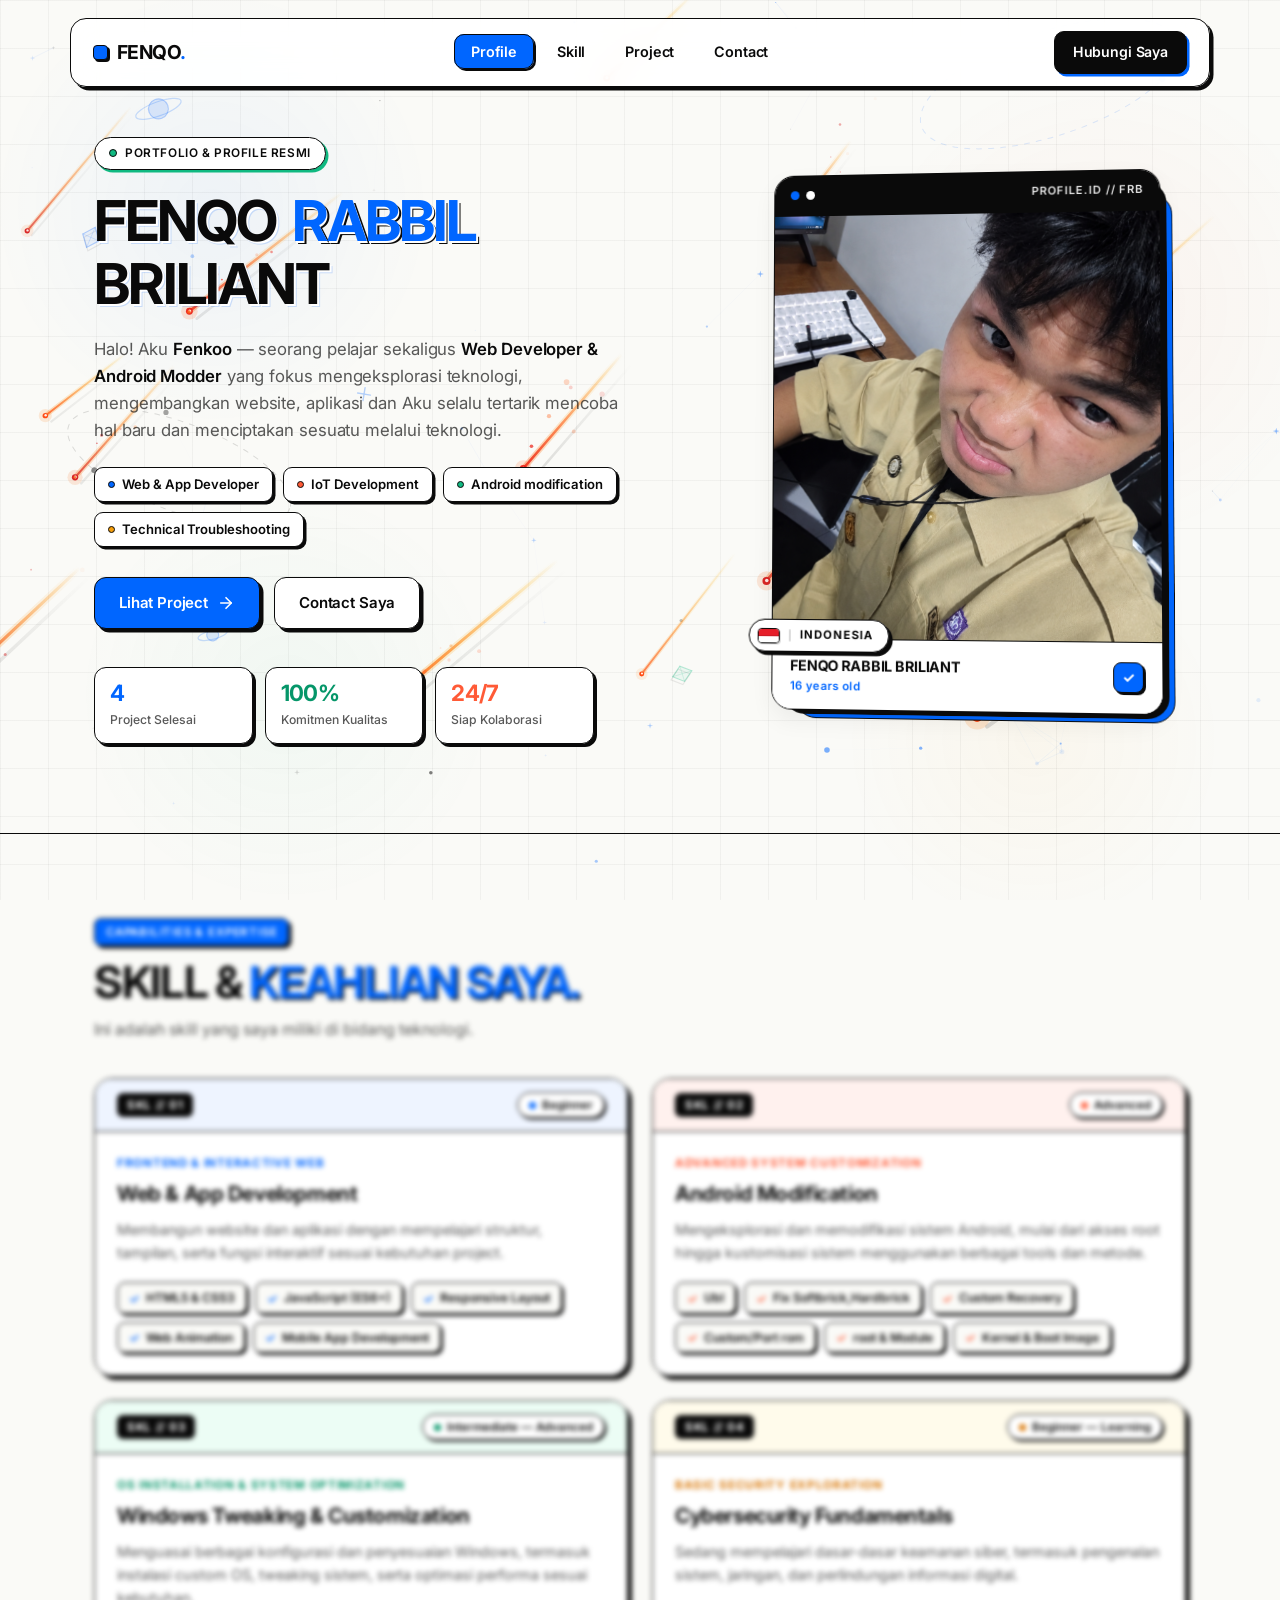
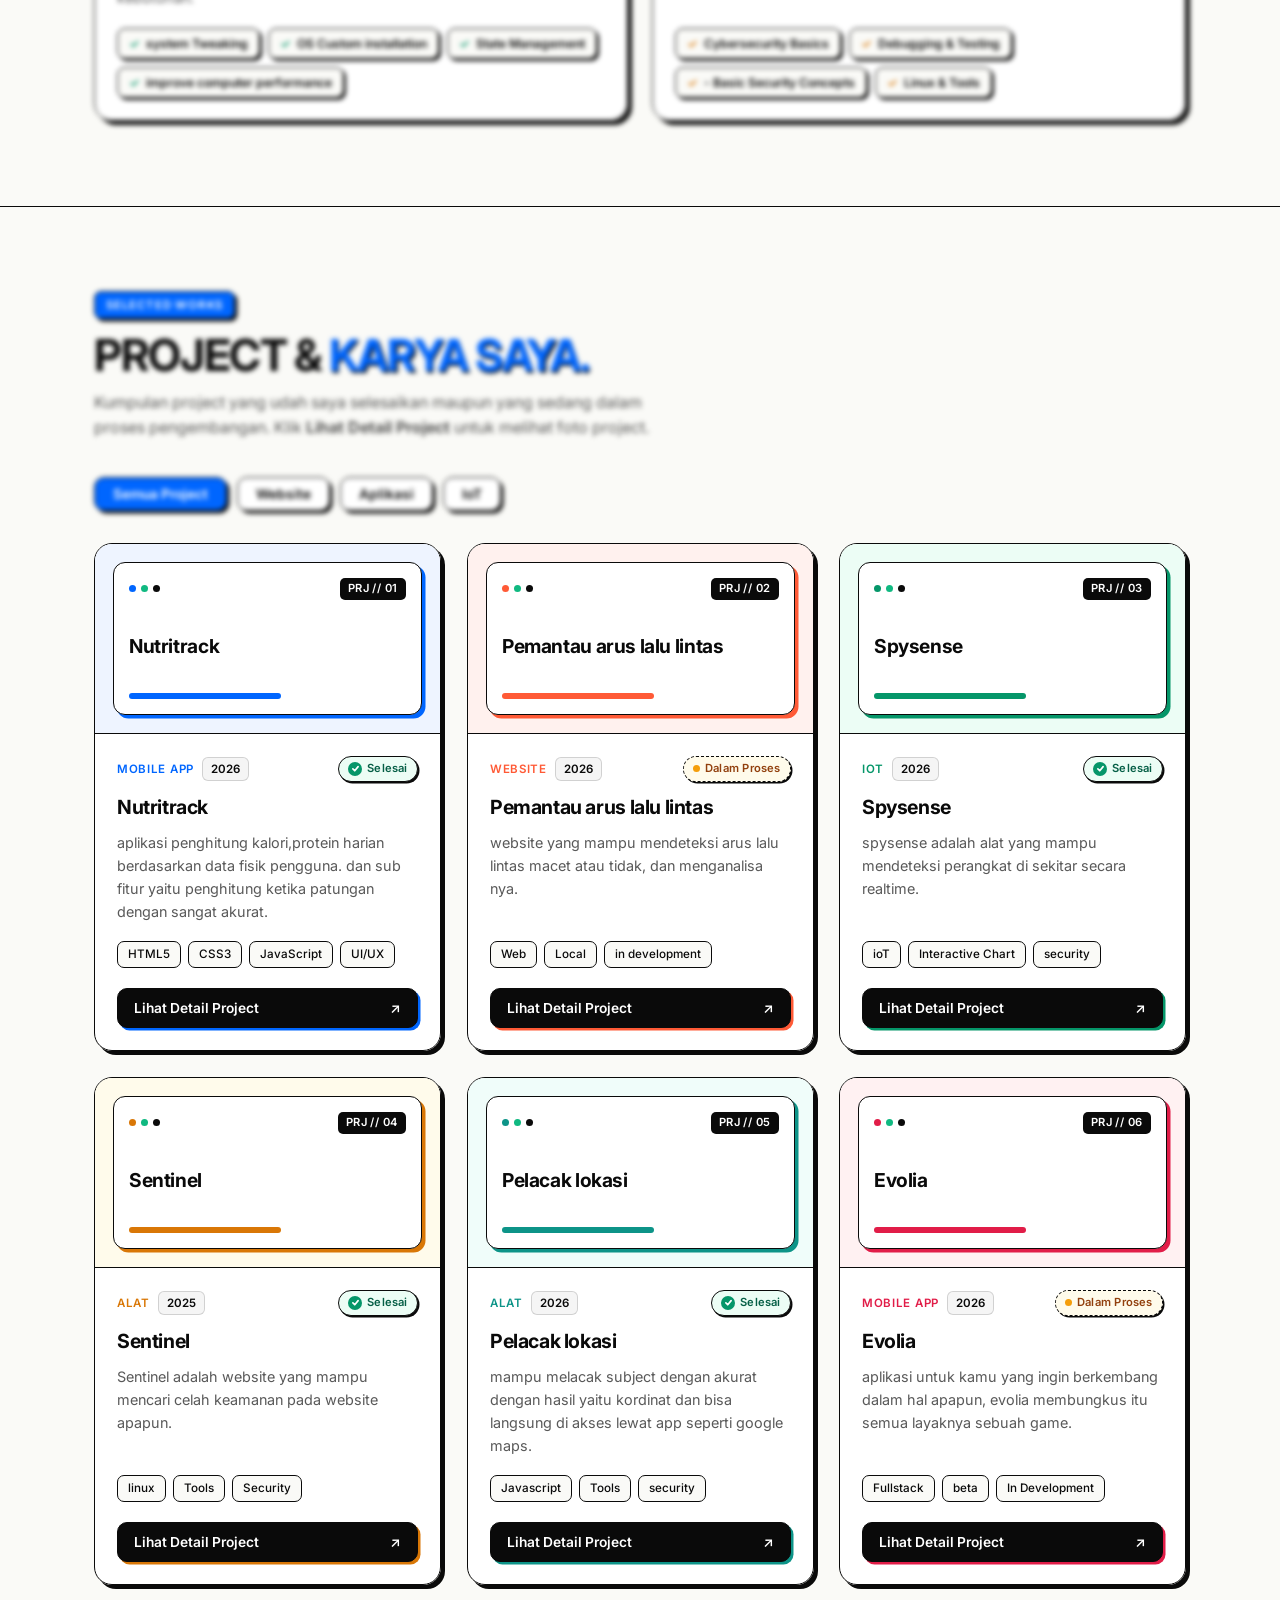
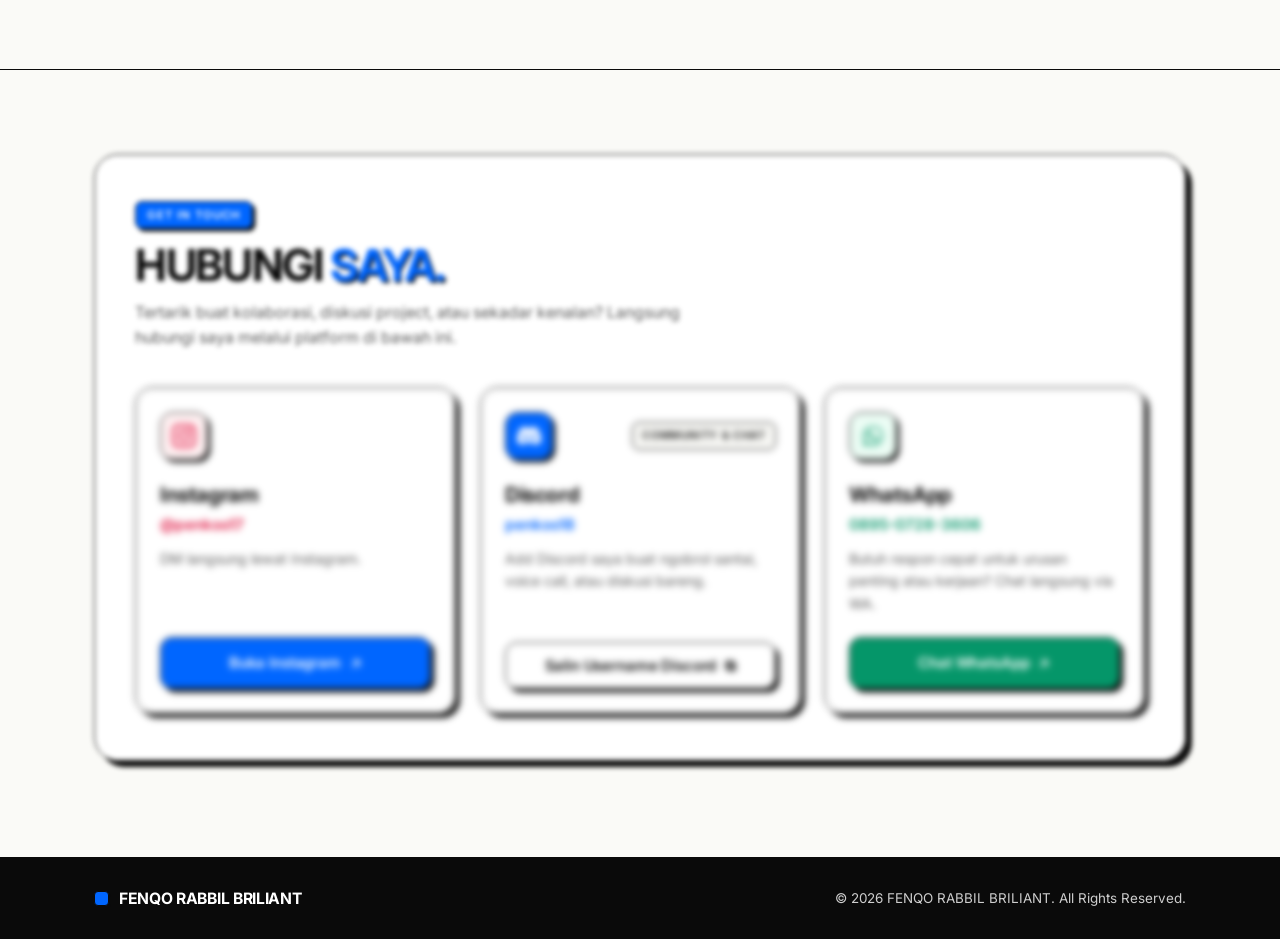
==== commit 58546e70: "upp" ====
--- a/index.html
+++ b/index.html
@@ -77,10 +77,10 @@
 
           <!-- Tag Keahlian Paper Minimalis dengan Aksen Warna Kalem -->
           <div class="skill-tags" data-scroll-item style="--delay: 200ms">
-            <span class="tag-3d tag-blue"><span class="tag-dot"></span>Web & App Development</span>
-            <span class="tag-3d tag-coral"><span class="tag-dot"></span>IoT</span>
+            <span class="tag-3d tag-blue"><span class="tag-dot"></span>Web & App Developer</span>
+            <span class="tag-3d tag-coral"><span class="tag-dot"></span>IoT Development</span>
             <span class="tag-3d tag-emerald"><span class="tag-dot"></span>Android modification</span>
-            <span class="tag-3d tag-amber"><span class="tag-dot"></span>Problem Solver</span>
+            <span class="tag-3d tag-amber"><span class="tag-dot"></span>Technical Troubleshooting</span>
           </div>
 
           <!-- Tombol Aksi -->
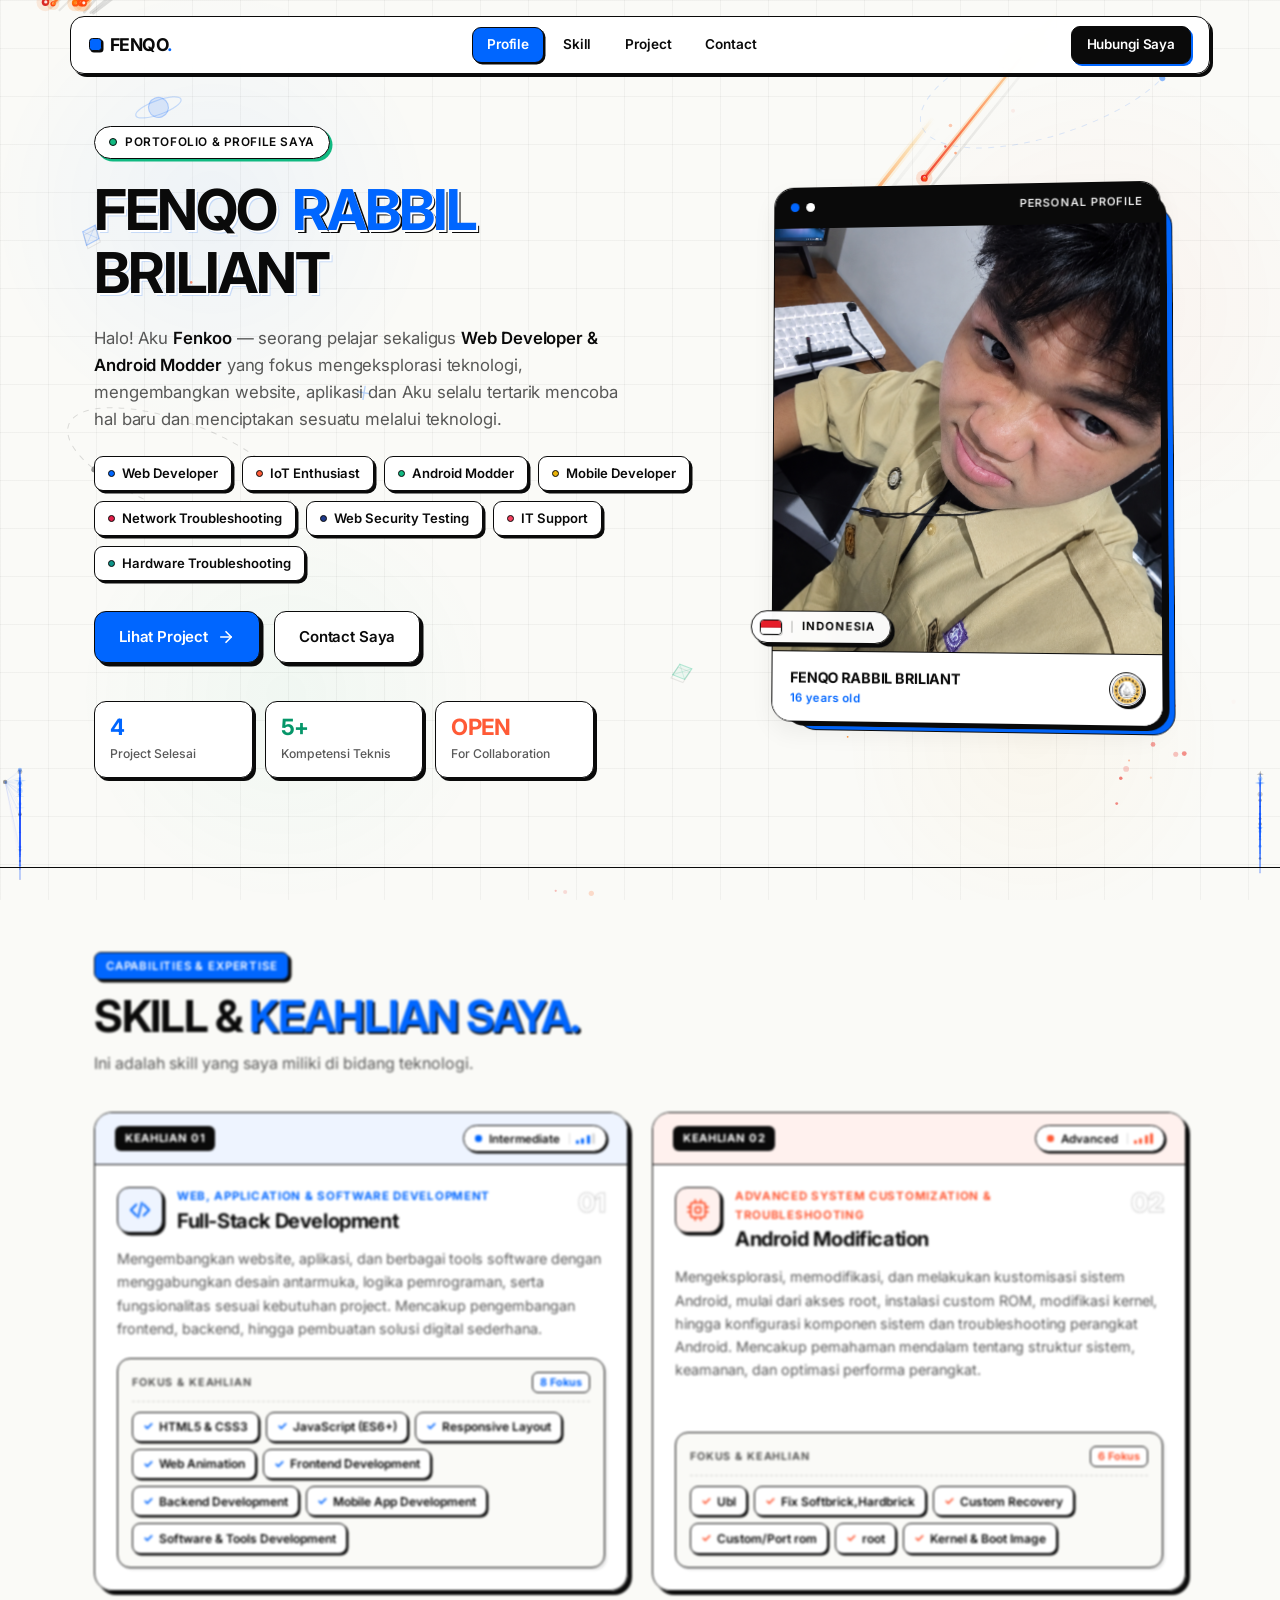
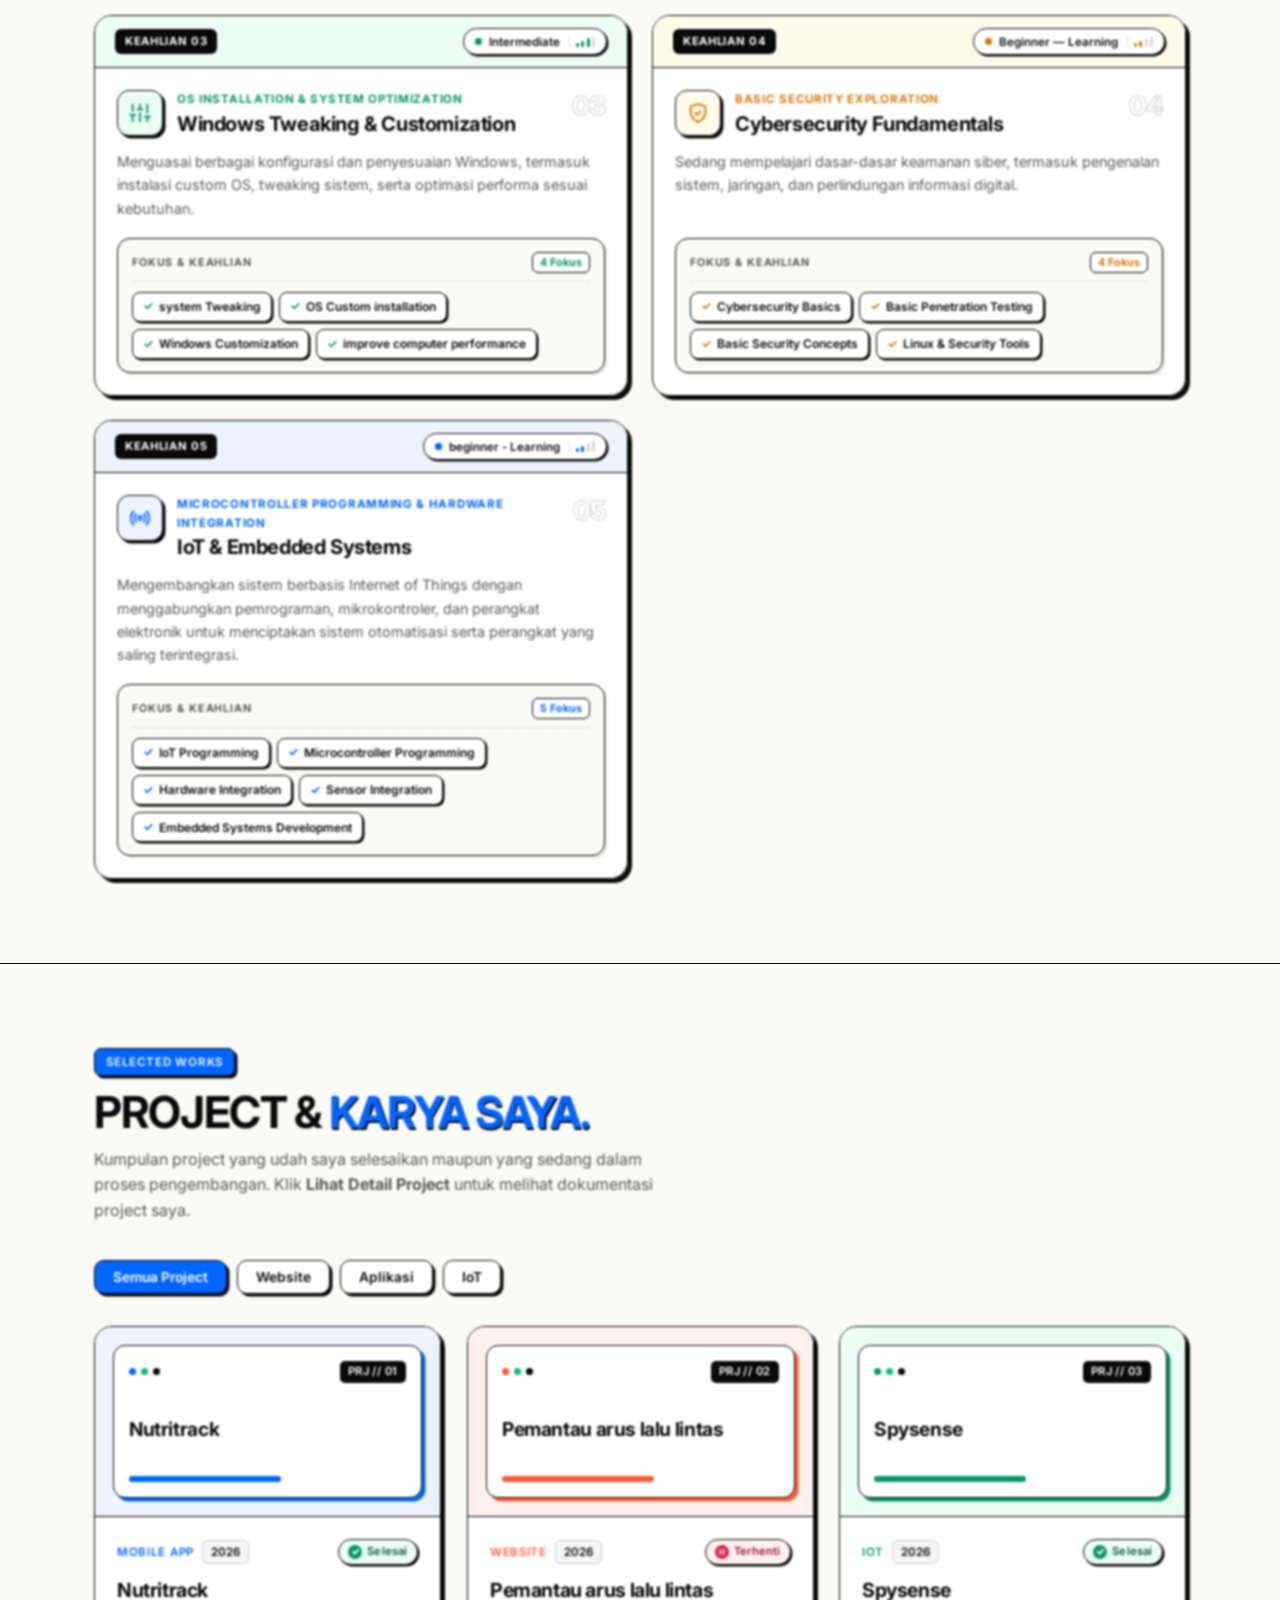
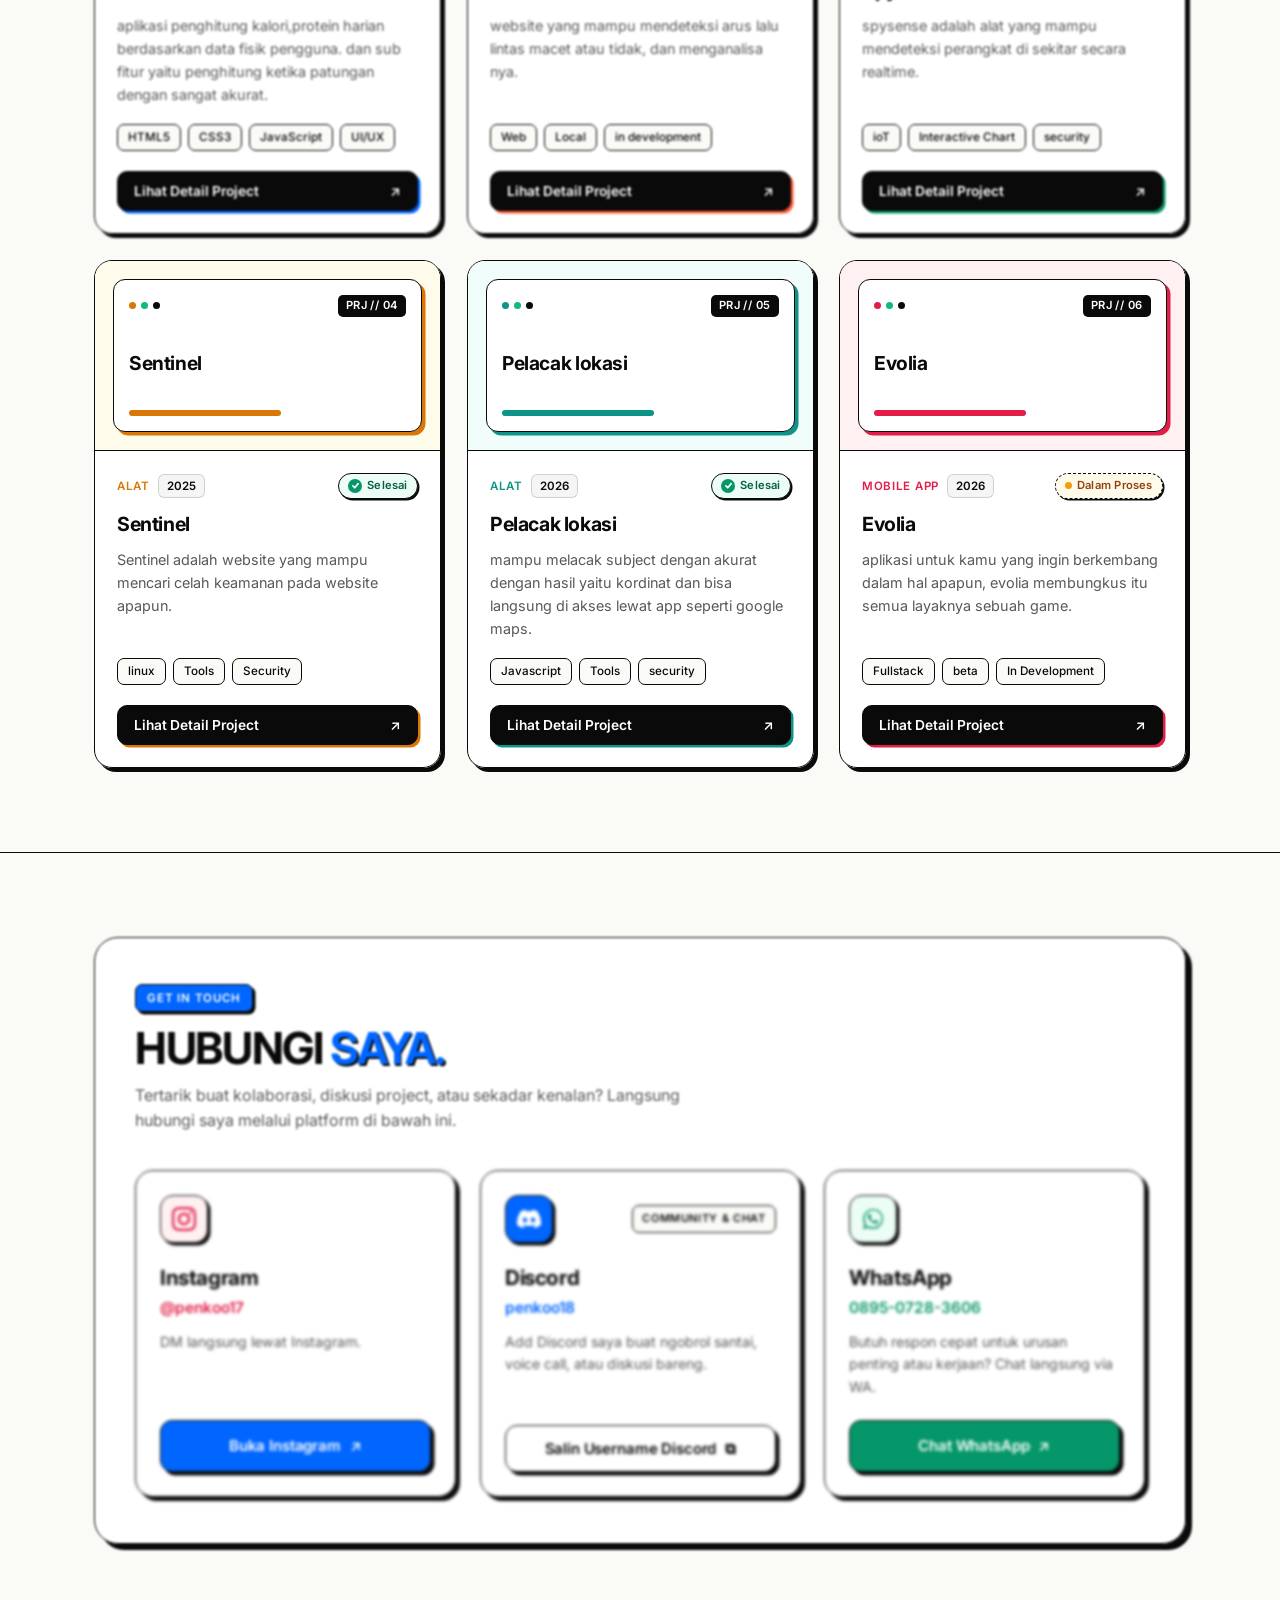
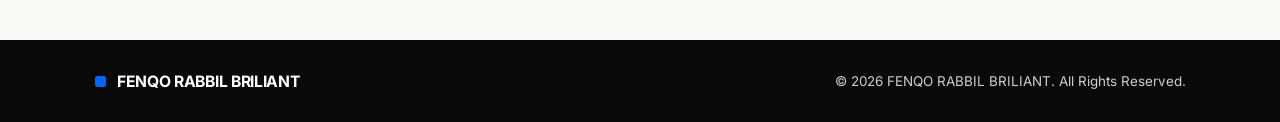
==== commit d4187267: "update" ====
--- a/index.html
+++ b/index.html
@@ -4,7 +4,25 @@
   <meta charset="UTF-8" />
   <meta name="viewport" content="width=device-width, initial-scale=1.0" />
   <title>FENQO RABBIL BRILIANT — Portfolio</title>
-  <!-- Font bergaya iOS (SF Pro fallback ke Inter Medium/SemiBold/Bold yang rapi) -->
+  <meta name="description" content="Halo! Aku Fenkoo — seorang pelajar sekaligus Web Developer, Android Modder, & IoT Enthusiast. Lihat kumpulan skill dan karya project saya di sini." />
+  <meta name="author" content="Fenqo Rabbil Briliant" />
+  <meta name="theme-color" content="#0066FF" />
+
+  <link rel="icon" type="image/svg+xml" href="assets/favicon.svg" />
+  <link rel="apple-touch-icon" href="assets/profile.jpg" />
+
+  <meta property="og:type" content="website" />
+  <meta property="og:site_name" content="FENQO. Portfolio" />
+  <meta property="og:url" content="https://inipenko.cc.cd/" />
+  <meta property="og:title" content="FENQO RABBIL BRILIANT — Official Portfolio" />
+  <meta property="og:description" content="Pelajar sekaligus Web Developer, Android Modder & IoT Enthusiast. Eksplorasi teknologi, website, aplikasi, dan sistem operasi." />
+  <meta property="og:image" content="https://inipenko.cc.cd/assets/profile.jpg" />
+
+  <meta name="twitter:card" content="summary_large_image" />
+  <meta name="twitter:title" content="FENQO RABBIL BRILIANT — Official Portfolio" />
+  <meta name="twitter:description" content="Pelajar sekaligus Web Developer, Android Modder & IoT Enthusiast. Eksplorasi teknologi, website, aplikasi, dan sistem operasi." />
+  <meta name="twitter:image" content="https://inipenko.cc.cd/assets/profile.jpg" />
+
   <link rel="preconnect" href="https://fonts.googleapis.com" />
   <link rel="preconnect" href="https://fonts.gstatic.com" crossorigin />
   <link href="https://fonts.googleapis.com/css2?family=Inter:wght@400;500;600;700&display=swap" rel="stylesheet" />
@@ -12,16 +30,13 @@
 </head>
 <body>
 
-  <!-- Scroll Progress Bar di Atas Layar -->
   <div class="scroll-progress-track" aria-hidden="true">
     <div class="scroll-progress-bar" id="scrollProgressBar"></div>
   </div>
 
-  <!-- Latar Belakang Off-White + Grid + Efek Luar Angkasa & Komet di Belakang Semua Konten -->
   <div class="bg-grid" aria-hidden="true"></div>
   <canvas id="cosmicCanvas" class="cosmic-canvas" aria-hidden="true"></canvas>
 
-  <!-- ================= NAVBAR ================= -->
   <header class="navbar-wrapper">
     <nav class="navbar">
       <a href="#home" class="brand">
@@ -46,18 +61,15 @@
   </header>
 
   <main class="main-content">
-    <!-- ================= HALAMAN AWAL / HERO PROFILE ================= -->
     <section id="home" class="hero-section">
       <div class="container hero-grid">
 
-        <!-- Kiri: Teks Nama Paper Statis & Deskripsi Profile -->
         <div class="hero-content">
           <div class="status-badge" data-scroll-item style="--delay: 0ms">
             <span class="status-dot"></span>
-            <span>PORTFOLIO &amp; PROFILE RESMI</span>
-          </div>
-
-          <!-- Tulisan 3D Paper Minimalis: FENQO RABBIL (ke samping), BRILIANT di bawahnya -->
+            <span>PORTOFOLIO &amp; PROFILE SAYA</span>
+          </div>
+
           <div class="title-3d-stage" data-scroll-item style="--delay: 70ms">
             <h1 class="hero-title-3d">
               <span class="hero-title-row">
@@ -70,20 +82,21 @@
             </h1>
           </div>
 
-          <!-- Deskripsi Profile -->
           <p class="hero-desc" data-scroll-item style="--delay: 140ms">
             Halo! Aku <strong>Fenkoo</strong> — seorang pelajar sekaligus <strong>Web Developer &amp; Android Modder</strong> yang fokus mengeksplorasi teknologi, mengembangkan website, aplikasi dan Aku selalu tertarik mencoba hal baru dan menciptakan sesuatu melalui teknologi.
           </p>
 
-          <!-- Tag Keahlian Paper Minimalis dengan Aksen Warna Kalem -->
           <div class="skill-tags" data-scroll-item style="--delay: 200ms">
-            <span class="tag-3d tag-blue"><span class="tag-dot"></span>Web & App Developer</span>
-            <span class="tag-3d tag-coral"><span class="tag-dot"></span>IoT Development</span>
-            <span class="tag-3d tag-emerald"><span class="tag-dot"></span>Android modification</span>
-            <span class="tag-3d tag-amber"><span class="tag-dot"></span>Technical Troubleshooting</span>
-          </div>
-
-          <!-- Tombol Aksi -->
+            <span class="tag-3d tag-blue"><span class="tag-dot"></span>Web Developer</span>
+            <span class="tag-3d tag-coral"><span class="tag-dot"></span>IoT Enthusiast</span>
+            <span class="tag-3d tag-emerald"><span class="tag-dot"></span>Android Modder</span>
+            <span class="tag-3d tag-yellow"><span class="tag-dot"></span>Mobile Developer</span>
+            <span class="tag-3d tag-red"><span class="tag-dot"></span>Network Troubleshooting</span>
+            <span class="tag-3d tag-navy"><span class="tag-dot"></span>Web Security Testing</span>
+            <span class="tag-3d tag-pink"><span class="tag-dot"></span>IT Support</span>
+            <span class="tag-3d tag-teal"><span class="tag-dot"></span>Hardware Troubleshooting</span>
+          </div>
+
           <div class="hero-actions" data-scroll-item style="--delay: 260ms">
             <a href="#project" class="btn-3d btn-primary">
               <span>Lihat Project</span>
@@ -97,41 +110,36 @@
             </a>
           </div>
 
-          <!-- Statistik Singkat Paper 3D -->
           <div class="hero-stats" data-scroll-item style="--delay: 320ms">
             <div class="stat-box-3d stat-blue">
               <span class="stat-num">4</span>
               <span class="stat-label">Project Selesai</span>
             </div>
             <div class="stat-box-3d stat-emerald">
-              <span class="stat-num">100%</span>
-              <span class="stat-label">Komitmen Kualitas</span>
+              <span class="stat-num">5+</span>
+              <span class="stat-label">Kompetensi Teknis</span>
             </div>
             <div class="stat-box-3d stat-coral">
-              <span class="stat-num">24/7</span>
-              <span class="stat-label">Siap Kolaborasi</span>
-            </div>
-          </div>
-        </div>
-
-        <!-- Kanan: Foto Profile Asli (Warna 100% Natural Tanpa Filter/Efek Warna) -->
+              <span class="stat-num">OPEN</span>
+              <span class="stat-label">For Collaboration</span>
+            </div>
+          </div>
+        </div>
+
         <div class="hero-visual" data-scroll-item="scale" style="--delay: 120ms">
           <div class="photo-3d-stage" id="photoInteractiveStage">
             <div class="photo-3d-wrapper" id="photo3DCard">
-              <!-- Lapisan Belakang 3D (Biru & Hitam yang punya kedalaman Z) -->
               <div class="photo-layer-back-blue"></div>
               <div class="photo-layer-back-black"></div>
 
-              <!-- Frame Foto Utama -->
               <div class="photo-frame-main">
                 <div class="photo-header-bar">
                   <span class="bar-dot"></span>
                   <span class="bar-dot"></span>
-                  <span class="bar-title">PROFILE.ID // FRB</span>
+                  <span class="bar-title">PERSONAL PROFILE</span>
                 </div>
 
                 <div class="photo-img-container">
-                
                   <img
                     src="assets/profile.jpg"
                     alt="Foto Profile Fenqo Rabbil Briliant"
@@ -145,11 +153,17 @@
                     <div class="photo-name">FENQO RABBIL BRILIANT</div>
                     <div class="photo-role">16 years old</div>
                   </div>
-                  <div class="verified-badge" title="Verified Profile">✓</div>
-                </div>
-              </div>
-
-              <!-- Badge 3D INDONESIA (Desain Merah Putih Minimalis Profesional, Tanpa Badge Available) -->
+                  <div class="verified-badge" title="SMK Perbankan Riau">
+                    <img
+                      src="assets/school-logo.jpg"
+                      alt="Logo Instansi Pendidikan"
+                      id="schoolLogoImg"
+                      class="school-logo-img"
+                    />
+                  </div>
+                </div>
+              </div>
+
               <div class="floating-badge-3d badge-indonesia">
                 <span class="flag-id" aria-hidden="true">
                   <span class="flag-red"></span>
@@ -165,7 +179,6 @@
       </div>
     </section>
 
-    <!-- ================= MENU SKILL ================= -->
     <section id="skill" class="skill-section">
       <div class="container">
         <div class="section-header" data-scroll-item style="--delay: 0ms">
@@ -178,17 +191,10 @@
           </p>
         </div>
 
-        <!--
-          DAFTAR SKILL (4 CONTOH SEMENTARA):
-          Diatur langsung dari script.js (bagian DATA SKILL) supaya kamu gampang ubah judul, deskripsi, atau poin skill sendiri tanpa foto!
-        -->
-        <div class="skill-grid" id="skillGrid">
-          <!-- Diisi otomatis oleh script.js -->
-        </div>
+        <div class="skill-grid" id="skillGrid"></div>
       </div>
     </section>
 
-    <!-- ================= MENU PROJECT ================= -->
     <section id="project" class="project-section">
       <div class="container">
         <div class="section-header" data-scroll-item style="--delay: 0ms">
@@ -197,11 +203,10 @@
             PROJECT &amp; <span class="text-blue">KARYA SAYA.</span>
           </h2>
           <p class="section-subtitle">
-            Kumpulan project yang udah saya selesaikan maupun yang sedang dalam proses pengembangan. Klik <strong>Lihat Detail Project</strong> untuk melihat foto project.
+            Kumpulan project yang udah saya selesaikan maupun yang sedang dalam proses pengembangan. Klik <strong>Lihat Detail Project</strong> untuk melihat dokumentasi project saya.
           </p>
         </div>
 
-        <!-- Filter Kategori Project -->
         <div class="project-filters" id="projectFilters" data-scroll-item style="--delay: 80ms">
           <button class="filter-btn active" data-filter="all">Semua Project</button>
           <button class="filter-btn" data-filter="web">Website</button>
@@ -209,18 +214,10 @@
           <button class="filter-btn" data-filter="iot">IoT</button>
         </div>
 
-        <!--
-          DAFTAR PROJECT:
-          Daftar project & foto-fotonya diatur dari script.js (bagian DATA PROJECT)
-          supaya kamu bebas nambahin foto project sesuka hati!
-        -->
-        <div class="project-grid" id="projectGrid">
-          <!-- Diisi otomatis oleh script.js -->
-        </div>
+        <div class="project-grid" id="projectGrid"></div>
       </div>
     </section>
 
-    <!-- ================= MENU CONTACT ================= -->
     <section id="contact" class="contact-section">
       <div class="container">
         <div class="contact-banner-3d" data-scroll-item="scale" style="--delay: 0ms">
@@ -234,15 +231,12 @@
             </p>
           </div>
 
-          <!-- Grid Kartu Contact 3D (Instagram, Discord, WhatsApp) -->
           <div class="contact-grid">
 
-            <!-- 1. INSTAGRAM (Logo Instagram & Tombol Biru) -->
             <div class="contact-card-3d contact-red" data-tilt-card data-scroll-item style="--delay: 60ms">
               <div class="contact-card-inner">
                 <div class="contact-top">
                   <div class="contact-icon-box icon-box-red">
-                    <!-- Logo Resmi Instagram -->
                     <svg width="24" height="24" viewBox="0 0 24 24" fill="currentColor">
                       <path d="M12 2.163c3.204 0 3.584.012 4.85.07 3.252.148 4.771 1.691 4.919 4.919.058 1.265.069 1.645.069 4.849 0 3.205-.012 3.584-.069 4.849-.149 3.225-1.664 4.771-4.919 4.919-1.266.058-1.644.07-4.85.07-3.204 0-3.584-.012-4.849-.07-3.26-.149-4.771-1.699-4.919-4.92-.058-1.265-.07-1.644-.07-4.849 0-3.204.013-3.583.07-4.849.149-3.227 1.664-4.771 4.919-4.919 1.266-.057 1.645-.069 4.849-.069zm0-2.163c-3.259 0-3.667.014-4.947.072-4.358.2-6.78 2.618-6.98 6.98-.059 1.281-.073 1.689-.073 4.948 0 3.259.014 3.668.072 4.948.2 4.358 2.618 6.78 6.98 6.98 1.281.058 1.689.072 4.948.072 3.259 0 3.668-.014 4.948-.072 4.354-.2 6.782-2.618 6.979-6.98.059-1.28.073-1.689.073-4.948 0-3.259-.014-3.667-.072-4.947-.196-4.354-2.617-6.78-6.979-6.98-1.281-.059-1.69-.073-4.949-.073zm0 5.838c-3.403 0-6.162 2.759-6.162 6.162s2.759 6.163 6.162 6.163 6.162-2.759 6.162-6.163c0-3.403-2.759-6.162-6.162-6.162zm0 10.162c-2.209 0-4-1.79-4-4 0-2.209 1.791-4 4-4s4 1.791 4 4c0 2.21-1.791 4-4 4zm6.406-11.845c-.796 0-1.441.645-1.441 1.44s.645 1.44 1.441 1.44c.795 0 1.439-.645 1.439-1.44s-.644-1.44-1.439-1.44z"/>
                     </svg>
@@ -262,7 +256,6 @@
               </div>
             </div>
 
-            <!-- 2. DISCORD (Tetap Sesuai Sebelumnya) -->
             <div class="contact-card-3d contact-blue" data-tilt-card data-scroll-item style="--delay: 150ms">
               <div class="contact-card-inner">
                 <div class="contact-top">
@@ -279,7 +272,7 @@
                 <p class="contact-desc">Add Discord saya buat ngobrol santai, voice call, atau diskusi bareng.</p>
 
                 <div class="contact-actions">
-                  <button type="button" class="btn-3d btn-secondary btn-full" id="copyDiscordBtn" data-copy="fenqo#0001">
+                  <button type="button" class="btn-3d btn-secondary btn-full" id="copyDiscordBtn" data-copy="penkoo18">
                     <span id="copyDiscordText">Salin Username Discord</span>
                     <span>⧉</span>
                   </button>
@@ -287,12 +280,10 @@
               </div>
             </div>
 
-            <!-- 3. WHATSAPP (Logo Resmi WhatsApp) -->
             <div class="contact-card-3d contact-emerald" data-tilt-card data-scroll-item style="--delay: 240ms">
               <div class="contact-card-inner">
                 <div class="contact-top">
                   <div class="contact-icon-box icon-box-emerald">
-                    <!-- Logo Resmi WhatsApp (Bubble + Gagang Telepon) -->
                     <svg width="24" height="24" viewBox="0 0 24 24" fill="currentColor">
                       <path d="M12.031 2c-5.508 0-9.987 4.479-9.987 9.988 0 1.763.459 3.479 1.332 4.992L2 22l5.145-1.349c1.464.799 3.112 1.221 4.885 1.221 5.508 0 9.987-4.479 9.987-9.988 0-2.669-1.039-5.178-2.925-7.064C17.206 3.039 14.699 2 12.031 2zm0 18.234c-1.522 0-3.012-.409-4.316-1.182l-.309-.184-3.079.808.822-3.001-.202-.321c-.851-1.353-1.3-2.917-1.3-4.532 0-4.696 3.821-8.517 8.519-8.517 2.275 0 4.414.886 6.022 2.495 1.608 1.608 2.494 3.747 2.493 6.023 0 4.696-3.821 8.411-8.65 8.411zm4.672-6.376c-.256-.128-1.515-.748-1.749-.833-.235-.085-.406-.128-.576.128-.171.256-.662.833-.811 1.004-.149.171-.299.192-.555.064-.256-.128-1.081-.398-2.059-1.27-.762-.679-1.276-1.519-1.425-1.775-.149-.256-.016-.395.112-.522.115-.115.256-.299.384-.448.128-.149.171-.256.256-.427.085-.171.043-.32-.021-.448-.064-.128-.576-1.388-.79-1.901-.208-.498-.419-.43-.576-.438-.149-.007-.32-.009-.491-.009-.171 0-.448.064-.683.32-.235.256-.896.875-.896 2.135s.918 2.476 1.046 2.647c.128.171 1.805 2.755 4.373 3.864.611.264 1.087.421 1.459.539.613.195 1.171.167 1.612.101.492-.074 1.515-.619 1.729-1.217.213-.598.213-1.11.149-1.217-.064-.107-.235-.171-.491-.299z"/>
                     </svg>
@@ -318,10 +309,8 @@
     </section>
   </main>
 
-  <!-- ================= MODAL POPUP DETAIL PROJECT (FOTO PROJECT) ================= -->
   <div class="project-modal-backdrop" id="projectModal" aria-hidden="true">
     <div class="project-modal-card" role="dialog" aria-modal="true" aria-labelledby="modalProjectTitle">
-      <!-- Header Bar Paper -->
       <div class="modal-header-bar">
         <div class="modal-header-dots">
           <span class="bar-dot"></span>
@@ -333,24 +322,19 @@
         </button>
       </div>
 
-      <!-- Konten Utama Modal -->
       <div class="modal-body">
-        <!-- Area Foto Project Utama -->
         <div class="modal-photo-frame">
           <img src="assets/project-preview.svg" alt="Foto Project" id="modalProjectImg" class="modal-project-img" />
         </div>
 
-        <!-- Thumbnail Galeri Foto Project (Muncul jika foto lebih dari 1) -->
         <div class="modal-photo-thumbs" id="modalPhotoThumbs"></div>
 
-        <!-- Informasi Detail Project -->
         <div class="modal-info">
           <div class="modal-meta-row">
             <div class="modal-meta-left">
               <span class="project-category" id="modalProjectCategory">Website</span>
               <span class="project-year" id="modalProjectYear">2026</span>
             </div>
-            <!-- Status Project (Selesai / Dalam Proses) -->
             <div id="modalProjectStatus"></div>
           </div>
 
@@ -373,7 +357,6 @@
     </div>
   </div>
 
-  <!-- ================= FOOTER ================= -->
   <footer class="footer">
     <div class="container footer-inner">
       <div class="footer-brand">
--- a/style.css
+++ b/style.css
@@ -1,15 +1,8 @@
-/* ==========================================================================
-   PORTFOLIO FENQO RABBIL BRILIANT
-   Style: Minimalist 3D Paper + Interactive 3D Cosmic Background
-   Palet Warna UI: Off-White (#FAFAF7), Putih (#FFFFFF), Hitam (#0A0A0A), Biru (#0066FF)
-   ========================================================================== */
-
 :root {
   --bg-offwhite: #FAFAF7;
   --white: #FFFFFF;
   --black: #0A0A0A;
 
-  /* Palet Warna Editorial Minimalis (Berwarna Kalem, Elegan, Tanpa Ungu) */
   --blue: #0066FF;
   --blue-soft: #EEF4FF;
 
@@ -31,10 +24,10 @@
   --teal-soft: #F0FDFA;
 
   --red: #E11D48;
+  --red-text: #9F1239;
   --red-flag: #E61E2A;
   --red-soft: #FFF1F2;
 
-  /* Turunan opasitas */
   --black-04: rgba(10, 10, 10, 0.04);
   --black-08: rgba(10, 10, 10, 0.08);
   --black-15: rgba(10, 10, 10, 0.15);
@@ -42,10 +35,7 @@
   --blue-08: rgba(0, 102, 255, 0.08);
   --blue-18: rgba(0, 102, 255, 0.18);
 
-  /* Font bergaya iOS (SF Pro Display / SF Pro Text / Inter) */
   --font-ios: -apple-system, BlinkMacSystemFont, "SF Pro Display", "SF Pro Text", "Inter", "Helvetica Neue", Arial, sans-serif;
-
-  /* Kurva animasi super smooth ala iOS */
   --ease-out-expo: cubic-bezier(0.16, 1, 0.3, 1);
   --ease-smooth: cubic-bezier(0.22, 1, 0.36, 1);
 }
@@ -66,7 +56,6 @@
 }
 
 body {
-  /* Transparan agar latar Off-White #FAFAF7 + Komet 3D terlihat di seluruh halaman */
   background-color: transparent;
   color: var(--black);
   font-family: var(--font-ios);
@@ -76,7 +65,6 @@
   position: relative;
 }
 
-/* Scroll Progress Bar di Paling Atas Layar */
 .scroll-progress-track {
   position: fixed;
   top: 0;
@@ -96,7 +84,6 @@
   transition: width 0.08s linear;
 }
 
-/* Background Grid Paper Minimalis & Canvas Cosmic 3D (Di Belakang Semua Konten) */
 .bg-grid {
   position: fixed;
   inset: 0;
@@ -140,23 +127,20 @@
   list-style: none;
 }
 
-/* ==========================================================================
-   ANIMASI SCROLL 3D SUPER SMOOTH (MUNCUL SAAT SCROLL TURUN & NAIK)
-   ========================================================================== */
 [data-scroll-item] {
   opacity: 0;
-  transform: perspective(1000px) translate3d(0, 44px, -24px) rotateX(7deg) scale(0.96);
-  filter: blur(2.5px);
+  transform: perspective(1000px) translate3d(0, 22px, -12px) rotateX(3.5deg) scale(0.985);
+  filter: blur(1px);
   transition:
-    opacity 0.85s var(--ease-out-expo),
-    transform 0.95s var(--ease-out-expo),
-    filter 0.75s var(--ease-out-expo);
-  transition-delay: var(--delay, 0ms);
+    opacity 0.46s var(--ease-out-expo),
+    transform 0.52s var(--ease-out-expo),
+    filter 0.38s var(--ease-out-expo);
+  transition-delay: calc(var(--delay, 0ms) * 0.45);
   will-change: opacity, transform, filter;
 }
 
 [data-scroll-item="scale"] {
-  transform: perspective(1000px) translate3d(0, 36px, -30px) scale(0.93);
+  transform: perspective(1000px) translate3d(0, 18px, -16px) scale(0.965);
 }
 
 [data-scroll-item].is-inview {
@@ -165,49 +149,47 @@
   filter: blur(0px);
 }
 
-/* ==========================================================================
-   NAVBAR PAPER MINIMALIS
-   ========================================================================== */
 .navbar-wrapper {
   position: sticky;
-  top: 18px;
+  top: 16px;
   z-index: 100;
   padding: 0 24px;
 }
 
 .navbar {
+  position: relative;
   max-width: 1140px;
   margin: 0 auto;
-  background: rgba(255, 255, 255, 0.9);
+  background: rgba(255, 255, 255, 0.92);
   backdrop-filter: blur(12px);
   -webkit-backdrop-filter: blur(12px);
   border: 1.5px solid var(--black);
-  border-radius: 16px;
-  padding: 12px 22px;
+  border-radius: 14px;
+  padding: 9px 18px;
   display: flex;
   align-items: center;
   justify-content: space-between;
-  box-shadow: 3.5px 3.5px 0px var(--black);
+  box-shadow: 3px 3px 0px var(--black);
   transition: box-shadow 0.3s var(--ease-smooth), transform 0.3s var(--ease-smooth);
 }
 
 .brand {
   display: flex;
   align-items: center;
-  gap: 9px;
-  font-size: 1.2rem;
+  gap: 8px;
+  font-size: 1.1rem;
   font-weight: 700;
   letter-spacing: -0.03em;
   color: var(--black);
 }
 
 .brand-cube {
-  width: 15px;
-  height: 15px;
+  width: 13px;
+  height: 13px;
   background: var(--blue);
   border: 1.5px solid var(--black);
-  border-radius: 4px;
-  box-shadow: 2px 2px 0px var(--black);
+  border-radius: 3.5px;
+  box-shadow: 1.5px 1.5px 0px var(--black);
   display: inline-block;
   transition: transform 0.35s var(--ease-smooth);
 }
@@ -223,18 +205,21 @@
 .nav-links {
   display: flex;
   align-items: center;
-  gap: 6px;
+  gap: 4px;
 }
 
 .nav-link {
-  padding: 8px 16px;
-  border-radius: 10px;
-  font-size: 0.9rem;
+  display: inline-flex;
+  align-items: center;
+  justify-content: center;
+  padding: 6px 14px;
+  border-radius: 9px;
+  font-size: 0.85rem;
   font-weight: 600;
   letter-spacing: -0.01em;
   color: var(--black);
-  border: 1.5px solid transparent;
-  transition: all 0.25s var(--ease-smooth);
+  border: 1.25px solid transparent;
+  transition: all 0.22s var(--ease-smooth);
 }
 
 .nav-link:hover {
@@ -244,27 +229,27 @@
 .nav-link.active {
   background: var(--blue);
   color: var(--white);
-  border: 1.5px solid var(--black);
-  box-shadow: 2px 2px 0px var(--black);
+  border: 1.25px solid var(--black);
+  box-shadow: 1.5px 1.5px 0px var(--black);
 }
 
 .nav-cta {
   background: var(--black);
   color: var(--white);
-  padding: 9px 18px;
-  border-radius: 10px;
-  font-size: 0.88rem;
+  padding: 7px 15px;
+  border-radius: 9px;
+  font-size: 0.84rem;
   font-weight: 600;
   letter-spacing: -0.01em;
   border: 1.5px solid var(--black);
-  box-shadow: 2.5px 2.5px 0px var(--blue);
-  transition: all 0.25s var(--ease-smooth);
+  box-shadow: 2px 2px 0px var(--blue);
+  transition: all 0.22s var(--ease-smooth);
 }
 
 .nav-cta:hover {
   background: var(--blue);
   color: var(--white);
-  box-shadow: 3px 3px 0px var(--black);
+  box-shadow: 2.5px 2.5px 0px var(--black);
   transform: translate(-1px, -1px);
 }
 
@@ -272,28 +257,39 @@
   display: none;
   background: var(--white);
   border: 1.5px solid var(--black);
-  border-radius: 10px;
-  width: 40px;
-  height: 40px;
+  border-radius: 9px;
+  width: 34px;
+  height: 34px;
   flex-direction: column;
   justify-content: center;
   align-items: center;
-  gap: 5px;
+  gap: 4px;
   cursor: pointer;
-  box-shadow: 2.5px 2.5px 0px var(--black);
+  box-shadow: 2px 2px 0px var(--black);
+  transition: background 0.2s var(--ease-smooth), transform 0.2s var(--ease-smooth), box-shadow 0.2s var(--ease-smooth);
+}
+
+.mobile-menu-btn:active {
+  transform: translate(1px, 1px);
+  box-shadow: 1px 1px 0px var(--black);
 }
 
 .mobile-menu-btn span {
-  width: 18px;
-  height: 2px;
+  width: 15px;
+  height: 1.8px;
   background: var(--black);
   border-radius: 2px;
-  transition: 0.25s var(--ease-smooth);
-}
-
-/* ==========================================================================
-   HERO SECTION (HALAMAN AWAL - RAPI & MINIMALIS)
-   ========================================================================== */
+  transition: transform 0.25s var(--ease-smooth), opacity 0.25s var(--ease-smooth);
+}
+
+.mobile-menu-btn.active span:first-child {
+  transform: translateY(2.9px) rotate(45deg);
+}
+
+.mobile-menu-btn.active span:last-child {
+  transform: translateY(-2.9px) rotate(-45deg);
+}
+
 .hero-section {
   padding: 68px 0 88px;
   background: transparent;
@@ -329,7 +325,6 @@
   border-radius: 50%;
 }
 
-/* TULISAN 3D PAPER STATIS: FENQO RABBIL (KE SAMPING) & BRILIANT DI BAWAHNYA */
 .title-3d-stage {
   margin-bottom: 22px;
 }
@@ -381,7 +376,6 @@
   font-weight: 600;
 }
 
-/* TAG KEAHLIAN PAPER MINIMALIS DENGAN AKSEN WARNA KALEM */
 .skill-tags {
   display: flex;
   flex-wrap: wrap;
@@ -390,6 +384,8 @@
 }
 
 .tag-3d {
+  --tag-color: var(--blue);
+  --tag-bg: var(--blue-soft);
   display: inline-flex;
   align-items: center;
   gap: 7px;
@@ -409,39 +405,115 @@
   height: 7px;
   border-radius: 50%;
   border: 1px solid var(--black);
-  background: var(--blue);
-}
-
-.tag-blue .tag-dot { background: var(--blue); }
-.tag-coral .tag-dot { background: var(--coral); }
-.tag-emerald .tag-dot { background: var(--emerald); }
-.tag-amber .tag-dot { background: var(--amber); }
-
-.tag-blue:hover {
-  background: var(--blue-soft);
+  background: var(--tag-color);
+}
+
+.tag-3d:hover {
+  background: var(--tag-bg);
   transform: translate(-1px, -1px);
-  box-shadow: 3.5px 3.5px 0px var(--blue);
-}
-
-.tag-coral:hover {
-  background: var(--coral-soft);
-  transform: translate(-1px, -1px);
-  box-shadow: 3.5px 3.5px 0px var(--coral);
-}
-
-.tag-emerald:hover {
-  background: var(--emerald-soft);
-  transform: translate(-1px, -1px);
-  box-shadow: 3.5px 3.5px 0px var(--emerald);
-}
-
-.tag-amber:hover {
-  background: var(--amber-soft);
-  transform: translate(-1px, -1px);
-  box-shadow: 3.5px 3.5px 0px var(--amber);
-}
-
-/* TOMBOL PAPER 3D MINIMALIS */
+  box-shadow: 3.5px 3.5px 0px var(--tag-color);
+}
+
+.tag-blue, .tag-biru {
+  --tag-color: #0066FF;
+  --tag-bg: #EEF4FF;
+}
+
+.tag-sky {
+  --tag-color: #0284C7;
+  --tag-bg: #E0F2FE;
+}
+
+.tag-cyan {
+  --tag-color: #0891B2;
+  --tag-bg: #ECFEFF;
+}
+
+.tag-navy {
+  --tag-color: #1E3A8A;
+  --tag-bg: #DBEAFE;
+}
+
+.tag-coral, .tag-orange, .tag-oren {
+  --tag-color: #FF5A36;
+  --tag-bg: #FFF1EE;
+}
+
+.tag-peach {
+  --tag-color: #FB7185;
+  --tag-bg: #FFF1F2;
+}
+
+.tag-emerald, .tag-green, .tag-hijau {
+  --tag-color: #10B981;
+  --tag-bg: #ECFDF5;
+}
+
+.tag-mint {
+  --tag-color: #34D399;
+  --tag-bg: #ECFDF5;
+}
+
+.tag-lime {
+  --tag-color: #65A30D;
+  --tag-bg: #F7FEE7;
+}
+
+.tag-olive {
+  --tag-color: #4D7C0F;
+  --tag-bg: #ECFCCB;
+}
+
+.tag-teal, .tag-tosca {
+  --tag-color: #0D9488;
+  --tag-bg: #F0FDFA;
+}
+
+.tag-amber {
+  --tag-color: #F59E0B;
+  --tag-bg: #FFFBEB;
+}
+
+.tag-yellow, .tag-kuning {
+  --tag-color: #EAB308;
+  --tag-bg: #FEFCE8;
+}
+
+.tag-gold, .tag-emas {
+  --tag-color: #CA8A04;
+  --tag-bg: #FEF9C3;
+}
+
+.tag-cream, .tag-sand, .tag-krem {
+  --tag-color: #B45309;
+  --tag-bg: #FEF3C7;
+}
+
+.tag-brown, .tag-coffee, .tag-coklat {
+  --tag-color: #78350F;
+  --tag-bg: #FDE68A;
+}
+
+.tag-red, .tag-crimson, .tag-merah {
+  --tag-color: #E11D48;
+  --tag-bg: #FFF1F2;
+}
+
+.tag-rose, .tag-pink {
+  --tag-color: #F43F5E;
+  --tag-bg: #FFE4E6;
+}
+
+.tag-slate, .tag-gray, .tag-grey, .tag-abu {
+  --tag-color: #475569;
+  --tag-bg: #F1F5F9;
+}
+
+.tag-black, .tag-dark, .tag-hitam {
+  --tag-color: #0A0A0A;
+  --tag-bg: #E5E5E5;
+}
+
 .hero-actions {
   display: flex;
   flex-wrap: wrap;
@@ -532,7 +604,6 @@
   width: 100%;
 }
 
-/* STATISTIK SINGKAT PAPER 3D DENGAN VARIASI AKSEN WARNA */
 .hero-stats {
   display: grid;
   grid-template-columns: repeat(3, 1fr);
@@ -586,9 +657,6 @@
   color: var(--black-65);
 }
 
-/* ==========================================================================
-   FOTO PROFILE 3D DENGAN INTERAKSI MINIMALIS SAAT DISENTUH / HOVER
-   ========================================================================== */
 .hero-visual {
   display: flex;
   justify-content: center;
@@ -616,7 +684,6 @@
   will-change: transform;
 }
 
-/* Lapisan Kertas 3D Belakang (Kedalaman Z Negatif) */
 .photo-layer-back-blue {
   position: absolute;
   inset: 0;
@@ -636,7 +703,6 @@
   transition: transform 0.2s ease-out;
 }
 
-/* Kartu Foto Utama (Z = 0) */
 .photo-frame-main {
   position: relative;
   background: var(--white);
@@ -725,21 +791,34 @@
 }
 
 .verified-badge {
-  width: 30px;
-  height: 30px;
-  border-radius: 8px;
-  background: var(--blue);
-  color: var(--white);
-  border: 1.5px solid var(--black);
+  width: 34px;
+  height: 34px;
+  border-radius: 50%;
+  background: var(--white);
+  border: 1.5px solid var(--black);
+  padding: 1.5px;
   display: flex;
   align-items: center;
   justify-content: center;
-  font-size: 0.88rem;
-  font-weight: 700;
+  flex-shrink: 0;
+  overflow: hidden;
   box-shadow: 2px 2px 0px var(--black);
-}
-
-/* Badge Kertas 3D Melayang di Depan Foto (Kedalaman Z Positif) */
+  transition: transform 0.25s var(--ease-smooth), box-shadow 0.25s var(--ease-smooth);
+}
+
+.photo-3d-stage:hover .verified-badge {
+  transform: scale(1.05);
+  box-shadow: 2.5px 2.5px 0px var(--blue);
+}
+
+.school-logo-img {
+  width: 100%;
+  height: 100%;
+  object-fit: contain;
+  border-radius: 50%;
+  display: block;
+}
+
 .floating-badge-3d {
   position: absolute;
   background: var(--white);
@@ -759,11 +838,11 @@
   transition: transform 0.2s ease-out;
 }
 
-/* Badge INDONESIA — Desain Merah Putih Minimalis & Profesional */
 .badge-indonesia {
-  bottom: 62px;
-  left: -16px;
-  background: var(--white);
+  bottom: 82px;
+  left: -14px;
+  background: rgba(255, 255, 255, 0.96);
+  backdrop-filter: blur(6px);
   color: var(--black);
   border: 1.5px solid var(--black);
   border-radius: 999px;
@@ -809,9 +888,6 @@
   color: var(--black);
 }
 
-/* ==========================================================================
-   SECTION HEADER UMUM
-   ========================================================================== */
 .section-header {
   margin-bottom: 36px;
 }
@@ -851,9 +927,6 @@
   max-width: 580px;
 }
 
-/* ==========================================================================
-   SKILL SECTION (MENU SKILL — MINIMALIS, TANPA FOTO, SERASI 3D PAPER)
-   ========================================================================== */
 .skill-section {
   padding: 84px 0;
   border-top: 1.5px solid var(--black);
@@ -878,16 +951,15 @@
   box-shadow: 4px 4px 0px var(--black);
   transform-style: preserve-3d;
   transition:
-    opacity 0.85s var(--ease-out-expo),
-    filter 0.75s var(--ease-out-expo),
-    box-shadow 0.3s var(--ease-smooth),
-    border-color 0.3s var(--ease-smooth);
+    opacity 0.46s var(--ease-out-expo),
+    filter 0.38s var(--ease-out-expo),
+    box-shadow 0.22s var(--ease-smooth),
+    border-color 0.22s var(--ease-smooth);
   display: flex;
   flex-direction: column;
   will-change: transform, opacity;
 }
 
-/* 4 Tema Warna Kalem Tanpa Ungu untuk 4 Kartu Skill */
 .skill-card-3d.theme-s1 {
   --skill-accent: var(--blue);
   --skill-soft: var(--blue-soft);
@@ -916,42 +988,69 @@
   display: flex;
   align-items: center;
   justify-content: space-between;
-  padding: 13px 22px;
+  gap: 10px;
+  padding: 12px 20px;
   background: var(--skill-soft);
   border-bottom: 1.5px solid var(--black);
 }
 
 .skill-badge-num {
-  font-size: 0.72rem;
+  font-size: 0.7rem;
   font-weight: 700;
   letter-spacing: 0.06em;
   background: var(--black);
   color: var(--white);
-  padding: 3px 10px;
+  padding: 3.5px 10px;
   border-radius: 6px;
 }
 
 .skill-level-pill {
   display: inline-flex;
   align-items: center;
-  gap: 6px;
+  gap: 7px;
   font-size: 0.72rem;
   font-weight: 600;
   color: var(--black);
   background: var(--white);
   border: 1.25px solid var(--black);
   border-radius: 999px;
-  padding: 3px 11px;
+  padding: 3.5px 11px;
   box-shadow: 1.5px 1.5px 0px var(--black);
 }
 
 .skill-level-dot {
-  width: 7px;
-  height: 7px;
+  width: 6.5px;
+  height: 6.5px;
   border-radius: 50%;
   background: var(--skill-accent);
 }
 
+.skill-signal-bars {
+  display: inline-flex;
+  align-items: flex-end;
+  gap: 2.5px;
+  height: 11px;
+  margin-left: 2px;
+  padding-left: 6px;
+  border-left: 1px solid var(--black-15);
+}
+
+.signal-bar {
+  width: 3px;
+  border-radius: 2px;
+  background: var(--black-15);
+  transition: background 0.25s var(--ease-smooth);
+}
+
+.signal-bar:nth-child(1) { height: 4px; }
+.signal-bar:nth-child(2) { height: 6.5px; }
+.signal-bar:nth-child(3) { height: 9px; }
+.signal-bar:nth-child(4) { height: 11px; }
+
+.signal-bar.is-active {
+  background: var(--skill-accent);
+}
+
 .skill-card-body {
   padding: 22px;
   display: flex;
@@ -959,21 +1058,76 @@
   flex: 1;
 }
 
+.skill-head-row {
+  display: flex;
+  align-items: flex-start;
+  gap: 14px;
+  margin-bottom: 14px;
+  position: relative;
+}
+
+.skill-icon-box {
+  width: 46px;
+  height: 46px;
+  border-radius: 12px;
+  background: var(--skill-soft);
+  color: var(--skill-accent);
+  border: 1.5px solid var(--black);
+  box-shadow: 2.5px 2.5px 0px var(--black);
+  display: flex;
+  align-items: center;
+  justify-content: center;
+  flex-shrink: 0;
+  transition: transform 0.25s var(--ease-smooth), box-shadow 0.25s var(--ease-smooth), background 0.25s var(--ease-smooth), color 0.25s var(--ease-smooth);
+}
+
+.skill-card-3d:hover .skill-icon-box {
+  background: var(--skill-accent);
+  color: var(--white);
+  transform: translate(-1px, -1px);
+  box-shadow: 3px 3px 0px var(--black);
+}
+
+.skill-head-text {
+  display: flex;
+  flex-direction: column;
+  flex: 1;
+  min-width: 0;
+}
+
+.skill-watermark {
+  font-size: 1.65rem;
+  font-weight: 800;
+  line-height: 1;
+  letter-spacing: -0.04em;
+  color: transparent;
+  -webkit-text-stroke: 1.25px var(--black-15);
+  user-select: none;
+  flex-shrink: 0;
+  margin-top: 2px;
+  transition: -webkit-text-stroke-color 0.25s var(--ease-smooth), transform 0.25s var(--ease-smooth);
+}
+
+.skill-card-3d:hover .skill-watermark {
+  -webkit-text-stroke-color: var(--skill-accent);
+  transform: translateY(-1px);
+}
+
 .skill-subtitle {
-  font-size: 0.73rem;
+  font-size: 0.72rem;
   font-weight: 700;
   text-transform: uppercase;
   letter-spacing: 0.06em;
   color: var(--skill-accent);
-  margin-bottom: 4px;
+  margin-bottom: 3px;
 }
 
 .skill-title {
-  font-size: 1.3rem;
+  font-size: 1.26rem;
   font-weight: 700;
   letter-spacing: -0.02em;
+  line-height: 1.2;
   color: var(--black);
-  margin-bottom: 8px;
 }
 
 .skill-desc {
@@ -981,45 +1135,77 @@
   font-weight: 400;
   color: var(--black-65);
   margin-bottom: 18px;
+  line-height: 1.6;
   flex: 1;
 }
 
+.skill-stack-panel {
+  background: var(--bg-offwhite);
+  border: 1.5px solid var(--black);
+  border-radius: 13px;
+  padding: 13px 14px;
+  box-shadow: 2.5px 2.5px 0px var(--black-08);
+}
+
+.skill-stack-header {
+  display: flex;
+  align-items: center;
+  justify-content: space-between;
+  margin-bottom: 10px;
+  padding-bottom: 8px;
+  border-bottom: 1px dashed var(--black-15);
+}
+
+.skill-stack-label {
+  font-size: 0.67rem;
+  font-weight: 700;
+  letter-spacing: 0.08em;
+  color: var(--black-65);
+}
+
+.skill-stack-count {
+  font-size: 0.67rem;
+  font-weight: 700;
+  color: var(--skill-accent);
+  background: var(--white);
+  border: 1px solid var(--black);
+  border-radius: 6px;
+  padding: 1px 7px;
+}
+
 .skill-items {
   display: flex;
   flex-wrap: wrap;
-  gap: 8px;
+  gap: 7px;
 }
 
 .skill-item-pill {
   display: inline-flex;
   align-items: center;
   gap: 6px;
-  font-size: 0.76rem;
+  font-size: 0.75rem;
   font-weight: 600;
-  padding: 5px 11px;
+  padding: 4.5px 10px;
   border-radius: 8px;
-  background: var(--bg-offwhite);
+  background: var(--white);
   border: 1.25px solid var(--black);
   color: var(--black);
-  box-shadow: 2px 2px 0px var(--black);
+  box-shadow: 1.5px 1.5px 0px var(--black);
   transition: transform 0.2s var(--ease-smooth), box-shadow 0.2s var(--ease-smooth), background 0.2s var(--ease-smooth);
 }
 
 .skill-item-pill:hover {
   background: var(--skill-soft);
   transform: translate(-1px, -1px);
-  box-shadow: 3px 3px 0px var(--skill-accent);
+  box-shadow: 2.5px 2.5px 0px var(--skill-accent);
 }
 
 .skill-item-check {
   color: var(--skill-accent);
   font-weight: 700;
-  font-size: 0.75rem;
-}
-
-/* ==========================================================================
-   PROJECT SECTION (MENU PROJECT - PAPER STYLE RAPI & BERWARNA KALEM)
-   ========================================================================== */
+  font-size: 0.74rem;
+}
+
 .project-section {
   padding: 84px 0;
   border-top: 1.5px solid var(--black);
@@ -1064,7 +1250,6 @@
   gap: 26px;
 }
 
-/* KARTU PROJECT PAPER 3D DENGAN VARIASI TEMA WARNA PER KATEGORI */
 .project-card-3d {
   --card-accent: var(--blue);
   --card-soft: var(--blue-soft);
@@ -1077,16 +1262,15 @@
   box-shadow: 4px 4px 0px var(--black);
   transform-style: preserve-3d;
   transition:
-    opacity 0.85s var(--ease-out-expo),
-    filter 0.75s var(--ease-out-expo),
-    box-shadow 0.3s var(--ease-smooth),
-    border-color 0.3s var(--ease-smooth);
+    opacity 0.46s var(--ease-out-expo),
+    filter 0.38s var(--ease-out-expo),
+    box-shadow 0.22s var(--ease-smooth),
+    border-color 0.22s var(--ease-smooth);
   display: flex;
   flex-direction: column;
   will-change: transform, opacity;
 }
 
-/* 1 WARNA = 1 PROJECT (6 Warna Berbeda, Kalem, Minimalis & Tanpa Ungu) */
 .project-card-3d.theme-p1 {
   --card-accent: var(--blue);
   --card-soft: var(--blue-soft);
@@ -1241,7 +1425,6 @@
   border: 1px solid var(--black-15);
 }
 
-/* BADGE STATUS PROJECT (HIJAU MINT UNTUK SELESAI & AMBER UNTUK DALAM PROSES) */
 .project-status-badge {
   display: inline-flex;
   align-items: center;
@@ -1284,6 +1467,24 @@
   animation: pulseDot 1.8s infinite ease-in-out;
 }
 
+.project-status-badge.status-stalled {
+  background: var(--red-soft);
+  color: var(--red-text);
+  border-color: var(--black);
+}
+
+.project-status-badge.status-stalled .status-stalled-icon {
+  width: 14px;
+  height: 14px;
+  border-radius: 50%;
+  background: var(--red);
+  color: var(--white);
+  display: inline-flex;
+  align-items: center;
+  justify-content: center;
+  flex-shrink: 0;
+}
+
 @keyframes pulseDot {
   0%, 100% {
     opacity: 1;
@@ -1353,14 +1554,11 @@
   transform: translate(-1px, -1px);
 }
 
-/* ==========================================================================
-   MODAL POPUP DETAIL PROJECT (FOTO PROJECT MINIMALIS & SERASI)
-   ========================================================================== */
 .project-modal-backdrop {
   position: fixed;
   inset: 0;
   z-index: 300;
-  background: rgba(10, 10, 10, 0.45);
+  background: rgba(10, 10, 10, 0.48);
   backdrop-filter: blur(8px);
   -webkit-backdrop-filter: blur(8px);
   display: flex;
@@ -1369,7 +1567,7 @@
   padding: 20px;
   opacity: 0;
   pointer-events: none;
-  transition: opacity 0.3s var(--ease-smooth);
+  transition: opacity 0.28s var(--ease-smooth);
 }
 
 .project-modal-backdrop.is-open {
@@ -1379,8 +1577,8 @@
 
 .project-modal-card {
   width: 100%;
-  max-width: 720px;
-  max-height: 90vh;
+  max-width: 740px;
+  max-height: 92vh;
   background: var(--white);
   border: 1.5px solid var(--black);
   border-radius: 20px;
@@ -1388,8 +1586,8 @@
   overflow: hidden;
   display: flex;
   flex-direction: column;
-  transform: translateY(20px) scale(0.96);
-  transition: transform 0.35s var(--ease-out-expo);
+  transform: translateY(18px) scale(0.96);
+  transition: transform 0.32s var(--ease-out-expo);
 }
 
 .project-modal-backdrop.is-open .project-modal-card {
@@ -1421,13 +1619,13 @@
 }
 
 .modal-close-btn {
-  width: 30px;
-  height: 30px;
+  width: 32px;
+  height: 32px;
   border-radius: 8px;
   background: var(--white);
   color: var(--black);
   border: 1.5px solid var(--black);
-  font-size: 0.85rem;
+  font-size: 0.88rem;
   font-weight: 700;
   cursor: pointer;
   display: flex;
@@ -1444,6 +1642,7 @@
 .modal-body {
   padding: 22px;
   overflow-y: auto;
+  -webkit-overflow-scrolling: touch;
 }
 
 .modal-photo-frame {
@@ -1457,14 +1656,17 @@
   display: flex;
   align-items: center;
   justify-content: center;
-  max-height: 410px;
+  min-height: 240px;
+  max-height: 460px;
+  padding: 8px;
 }
 
 .modal-project-img {
   width: 100%;
-  max-height: 410px;
+  max-height: 440px;
   object-fit: contain;
   display: block;
+  border-radius: 8px;
   filter: none !important;
   mix-blend-mode: normal !important;
 }
@@ -1482,9 +1684,9 @@
 }
 
 .modal-thumb-btn {
-  width: 68px;
-  height: 48px;
-  border-radius: 8px;
+  width: 72px;
+  height: 52px;
+  border-radius: 9px;
   border: 1.5px solid var(--black);
   background: var(--bg-offwhite);
   overflow: hidden;
@@ -1533,7 +1735,7 @@
 }
 
 .modal-desc {
-  font-size: 0.95rem;
+  font-size: 0.96rem;
   font-weight: 400;
   color: var(--black-65);
   margin-bottom: 18px;
@@ -1553,9 +1755,6 @@
   border-top: 1px solid var(--black-15);
 }
 
-/* ==========================================================================
-   CONTACT SECTION (INSTAGRAM, DISCORD, WHATSAPP)
-   ========================================================================== */
 .contact-section {
   padding: 84px 0 96px;
   border-top: 1.5px solid var(--black);
@@ -1586,9 +1785,9 @@
   box-shadow: 4px 4px 0px var(--black);
   transform-style: preserve-3d;
   transition:
-    opacity 0.85s var(--ease-out-expo),
-    filter 0.75s var(--ease-out-expo),
-    box-shadow 0.3s var(--ease-smooth);
+    opacity 0.46s var(--ease-out-expo),
+    filter 0.38s var(--ease-out-expo),
+    box-shadow 0.22s var(--ease-smooth);
   will-change: transform, opacity;
 }
 
@@ -1683,9 +1882,6 @@
   flex: 1;
 }
 
-/* ==========================================================================
-   FOOTER
-   ========================================================================== */
 .footer {
   border-top: 1.5px solid var(--black);
   background: var(--black);
@@ -1716,26 +1912,36 @@
   color: rgba(255, 255, 255, 0.8);
 }
 
-/* ==========================================================================
-   RESPONSIVE DESIGN (MOBILE, TABLET, & BERBAGAI UKURAN LAYAR)
-   ========================================================================== */
 @media (max-width: 992px) {
   .hero-section {
-    padding: 46px 0 68px;
+    padding: 42px 0 64px;
   }
 
   .hero-grid {
     grid-template-columns: 1fr;
-    gap: 40px;
+    gap: 38px;
   }
 
   .hero-visual {
     order: -1;
-    padding: 6px 14px 10px 6px;
+    padding: 8px 16px 14px 8px;
   }
 
   .photo-3d-stage {
-    max-width: 340px;
+    max-width: 335px;
+  }
+
+  .photo-layer-back-blue {
+    transform: translate3d(calc(13px + var(--layer-x) * 1.1), calc(13px + var(--layer-y) * 1.1), -28px);
+  }
+
+  .photo-layer-back-black {
+    transform: translate3d(calc(6.5px + var(--layer-x) * 0.6), calc(6.5px + var(--layer-y) * 0.6), -14px);
+  }
+
+  .badge-indonesia {
+    bottom: 76px;
+    left: -10px;
   }
 
   .contact-grid {
@@ -1749,13 +1955,25 @@
   }
 
   .navbar-wrapper {
-    top: 12px;
+    top: 10px;
     padding: 0 14px;
   }
 
   .navbar {
-    padding: 10px 16px;
-    border-radius: 14px;
+    padding: 8px 14px;
+    border-radius: 12px;
+    box-shadow: 2.5px 2.5px 0px var(--black);
+  }
+
+  .brand {
+    font-size: 1.02rem;
+    gap: 7px;
+  }
+
+  .brand-cube {
+    width: 12px;
+    height: 12px;
+    box-shadow: 1.5px 1.5px 0px var(--black);
   }
 
   .nav-cta {
@@ -1768,30 +1986,59 @@
 
   .nav-links {
     position: absolute;
-    top: calc(100% + 10px);
-    left: 14px;
-    right: 14px;
-    background: var(--white);
+    top: calc(100% + 8px);
+    right: 0;
+    left: auto;
+    width: 158px;
+    background: rgba(255, 255, 255, 0.98);
+    backdrop-filter: blur(12px);
+    -webkit-backdrop-filter: blur(12px);
     border: 1.5px solid var(--black);
-    border-radius: 14px;
-    padding: 14px;
+    border-radius: 12px;
+    padding: 6px;
     flex-direction: column;
     align-items: stretch;
-    box-shadow: 4px 4px 0px var(--black);
-    display: none;
+    gap: 3px;
+    box-shadow: 3px 3px 0px var(--black);
+    opacity: 0;
+    visibility: hidden;
+    pointer-events: none;
+    transform: translateY(-6px) scale(0.96);
+    transform-origin: top right;
+    transition:
+      opacity 0.2s var(--ease-out-expo),
+      transform 0.22s var(--ease-out-expo),
+      visibility 0.2s;
   }
 
   .nav-links.open {
+    opacity: 1;
+    visibility: visible;
+    pointer-events: auto;
+    transform: translateY(0) scale(1);
+  }
+
+  .nav-links li {
+    width: 100%;
+  }
+
+  .nav-link {
     display: flex;
-  }
-
-  .nav-link {
-    text-align: center;
-    padding: 10px 16px;
+    align-items: center;
+    justify-content: flex-start;
+    width: 100%;
+    text-align: left;
+    padding: 7px 11px;
+    font-size: 0.82rem;
+    border-radius: 8px;
+  }
+
+  .nav-link.active {
+    box-shadow: 1.5px 1.5px 0px var(--black);
   }
 
   .hero-section {
-    padding: 32px 0 56px;
+    padding: 28px 0 54px;
   }
 
   .hero-title-3d {
@@ -1803,22 +2050,67 @@
     margin-bottom: 20px;
   }
 
+  .hero-visual {
+    padding: 6px 14px 12px 6px;
+  }
+
   .photo-3d-stage {
-    max-width: 300px;
+    max-width: 295px;
+    perspective: 950px;
   }
 
   .photo-layer-back-blue {
-    transform: translate3d(11px, 11px, -24px);
+    border-radius: 20px;
+    transform: translate3d(calc(10px + var(--layer-x) * 0.9), calc(10px + var(--layer-y) * 0.9), -22px);
   }
 
   .photo-layer-back-black {
-    transform: translate3d(5.5px, 5.5px, -12px);
+    border-radius: 20px;
+    transform: translate3d(calc(5px + var(--layer-x) * 0.5), calc(5px + var(--layer-y) * 0.5), -11px);
+  }
+
+  .photo-frame-main {
+    border-radius: 18px;
+  }
+
+  .photo-footer-bar {
+    padding: 12px 15px;
+  }
+
+  .photo-name {
+    font-size: 0.82rem;
+  }
+
+  .photo-role {
+    font-size: 0.68rem;
+  }
+
+  .verified-badge {
+    width: 30px;
+    height: 30px;
   }
 
   .badge-indonesia {
-    bottom: 56px;
-    left: -8px;
-    padding: 5px 12px 5px 7px;
+    bottom: 72px;
+    left: 10px;
+    padding: 4.5px 11px 4.5px 6.5px;
+    gap: 7px;
+    box-shadow: 2.5px 2.5px 0px var(--black);
+    transform: translate3d(calc(var(--layer-x) * -0.45), calc(var(--layer-y) * -0.45), 22px);
+  }
+
+  .flag-id {
+    width: 19px;
+    height: 13px;
+  }
+
+  .badge-id-divider {
+    height: 10px;
+  }
+
+  .badge-id-text {
+    font-size: 0.64rem;
+    letter-spacing: 0.09em;
   }
 
   .hero-actions {
@@ -1855,12 +2147,18 @@
   .skill-section,
   .project-section,
   .contact-section {
-    padding: 60px 0;
+    padding: 56px 0;
   }
 
   .skill-grid {
     grid-template-columns: 1fr;
     gap: 18px;
+  }
+
+  .skill-card-3d,
+  .project-card-3d,
+  .contact-card-3d {
+    box-shadow: 3.5px 3.5px 0px var(--black);
   }
 
   .skill-card-top {
@@ -1907,6 +2205,7 @@
   .contact-banner-3d {
     padding: 26px 18px;
     border-radius: 20px;
+    box-shadow: 4.5px 4.5px 0px var(--black);
   }
 
   .contact-grid {
@@ -1918,39 +2217,90 @@
     padding: 20px;
   }
 
-  /* Modal Detail Project Responsif di Layar HP */
   .project-modal-backdrop {
-    padding: 12px;
+    padding: 8px;
   }
 
   .project-modal-card {
-    max-height: 92vh;
-    border-radius: 16px;
+    width: 100%;
+    max-width: 100%;
+    max-height: 94vh;
+    border-radius: 18px;
     box-shadow: 5px 5px 0px var(--black);
   }
 
+  .modal-header-bar {
+    padding: 12px 16px;
+  }
+
+  .modal-header-id {
+    font-size: 0.76rem;
+  }
+
+  .modal-close-btn {
+    width: 34px;
+    height: 34px;
+    font-size: 0.92rem;
+  }
+
   .modal-body {
-    padding: 16px;
+    padding: 18px 16px 20px;
   }
 
   .modal-photo-frame {
-    max-height: 260px;
+    min-height: 260px;
+    max-height: 55vh;
+    padding: 6px;
+    margin-bottom: 16px;
+    border-radius: 13px;
   }
 
   .modal-project-img {
-    max-height: 260px;
+    max-height: 53vh;
+    width: 100%;
+    object-fit: contain;
+  }
+
+  .modal-photo-thumbs {
+    gap: 10px;
+    margin-bottom: 16px;
+  }
+
+  .modal-thumb-btn {
+    width: 78px;
+    height: 56px;
+    border-radius: 9px;
   }
 
   .modal-title {
-    font-size: 1.22rem;
+    font-size: 1.35rem;
+    margin-bottom: 8px;
+  }
+
+  .modal-desc {
+    font-size: 0.96rem;
+    line-height: 1.62;
+    margin-bottom: 16px;
+  }
+
+  .modal-tech {
+    margin-bottom: 20px;
+  }
+
+  .modal-tech .tech-pill {
+    font-size: 0.78rem;
+    padding: 4px 11px;
   }
 
   .modal-actions {
     flex-direction: column;
+    gap: 10px;
   }
 
   .modal-actions .btn-3d {
     width: 100%;
+    padding: 13px 18px;
+    font-size: 0.94rem;
   }
 
   .footer-inner {
@@ -1982,6 +2332,223 @@
   }
 
   .photo-3d-stage {
-    max-width: 270px;
-  }
-}
+    max-width: 268px;
+  }
+
+  .badge-indonesia {
+    bottom: 64px;
+    left: 8px;
+    padding: 4px 10px 4px 6px;
+  }
+
+  .project-modal-backdrop {
+    padding: 6px;
+  }
+
+  .modal-photo-frame {
+    min-height: 240px;
+    max-height: 56vh;
+  }
+
+  .modal-project-img {
+    max-height: 54vh;
+  }
+}
+
+
+@media (max-width: 992px) {
+  .hero-grid {
+    grid-template-columns: minmax(0, 1fr) clamp(132px, 38vw, 310px);
+    grid-template-areas:
+      "badge   visual"
+      "title   visual"
+      "desc    visual"
+      "tags    tags"
+      "actions actions"
+      "stats   stats";
+    column-gap: clamp(14px, 4vw, 40px);
+    row-gap: 0;
+    align-items: start;
+  }
+
+  .hero-content {
+    display: contents;
+  }
+
+  .hero-content > .status-badge {
+    grid-area: badge;
+    justify-self: start;
+  }
+
+  .hero-content > .title-3d-stage {
+    grid-area: title;
+  }
+
+  .hero-content > .hero-desc {
+    grid-area: desc;
+  }
+
+  .hero-content > .skill-tags {
+    grid-area: tags;
+  }
+
+  .hero-content > .hero-actions {
+    grid-area: actions;
+  }
+
+  .hero-content > .hero-stats {
+    grid-area: stats;
+  }
+
+  .hero-visual {
+    grid-area: visual;
+    order: 0;
+    align-self: center;
+    justify-content: flex-end;
+    padding: 4px 12px 12px 0;
+  }
+
+  .photo-3d-stage {
+    max-width: 100%;
+  }
+}
+
+@media (max-width: 768px) {
+  .hero-section {
+    padding: 26px 0 50px;
+  }
+
+  .hero-grid {
+    grid-template-columns: minmax(0, 1fr) clamp(128px, 39vw, 260px);
+    column-gap: 14px;
+  }
+
+  .hero-content > .status-badge {
+    gap: 6px;
+    padding: 4px 10px;
+    font-size: 0.58rem;
+    letter-spacing: 0.04em;
+    margin-bottom: 14px;
+    box-shadow: 2px 2px 0px var(--emerald);
+  }
+
+  .hero-content > .status-badge .status-dot {
+    width: 6px;
+    height: 6px;
+  }
+
+  .title-3d-stage {
+    margin-bottom: 14px;
+  }
+
+  .hero-title-3d {
+    font-size: clamp(1.45rem, 6.6vw, 2.4rem);
+    gap: 2px;
+  }
+
+  .hero-desc {
+    font-size: clamp(0.8rem, 3.4vw, 0.95rem);
+    line-height: 1.55;
+    margin-bottom: 20px;
+  }
+
+  .hero-visual {
+    padding: 2px 8px 8px 0;
+  }
+
+  .photo-layer-back-blue {
+    border-radius: 14px;
+    transform: translate3d(calc(7px + var(--layer-x) * 0.6), calc(7px + var(--layer-y) * 0.6), -18px);
+  }
+
+  .photo-layer-back-black {
+    border-radius: 14px;
+    transform: translate3d(calc(3.5px + var(--layer-x) * 0.35), calc(3.5px + var(--layer-y) * 0.35), -9px);
+  }
+
+  .photo-frame-main {
+    border-radius: 13px;
+  }
+
+  .photo-header-bar {
+    gap: 4px;
+    padding: 6px 9px;
+  }
+
+  .bar-dot {
+    width: 5px;
+    height: 5px;
+  }
+
+  .bar-title {
+    font-size: 0.46rem;
+    letter-spacing: 0.06em;
+  }
+
+  .photo-footer-bar {
+    gap: 6px;
+    padding: 7px 9px;
+  }
+
+  .photo-name {
+    font-size: clamp(0.52rem, 2.3vw, 0.78rem);
+    line-height: 1.25;
+  }
+
+  .photo-role {
+    font-size: clamp(0.5rem, 2vw, 0.66rem);
+  }
+
+  .verified-badge {
+    width: clamp(20px, 6vw, 28px);
+    height: clamp(20px, 6vw, 28px);
+    border-width: 1.25px;
+    box-shadow: 1.5px 1.5px 0px var(--black);
+  }
+
+  .badge-indonesia {
+    top: 28px;
+    bottom: auto;
+    left: 6px;
+    gap: 5px;
+    padding: 2.5px 7px 2.5px 4px;
+    border-width: 1.25px;
+    box-shadow: 1.5px 1.5px 0px var(--black);
+    transform: translate3d(calc(var(--layer-x) * -0.3), calc(var(--layer-y) * -0.3), 16px);
+  }
+
+  .flag-id {
+    width: 13px;
+    height: 9px;
+    border-radius: 2px;
+    border-width: 1px;
+  }
+
+  .badge-id-divider {
+    height: 8px;
+    width: 1px;
+  }
+
+  .badge-id-text {
+    font-size: 0.48rem;
+    letter-spacing: 0.08em;
+  }
+}
+
+@media (max-width: 420px) {
+  .hero-grid {
+    grid-template-columns: minmax(0, 1fr) clamp(120px, 38vw, 170px);
+    column-gap: 12px;
+  }
+
+  .photo-3d-stage {
+    max-width: 100%;
+  }
+
+  .badge-indonesia {
+    top: 26px;
+    bottom: auto;
+    left: 5px;
+    padding: 2px 6px 2px 3.5px;
+  }
+}
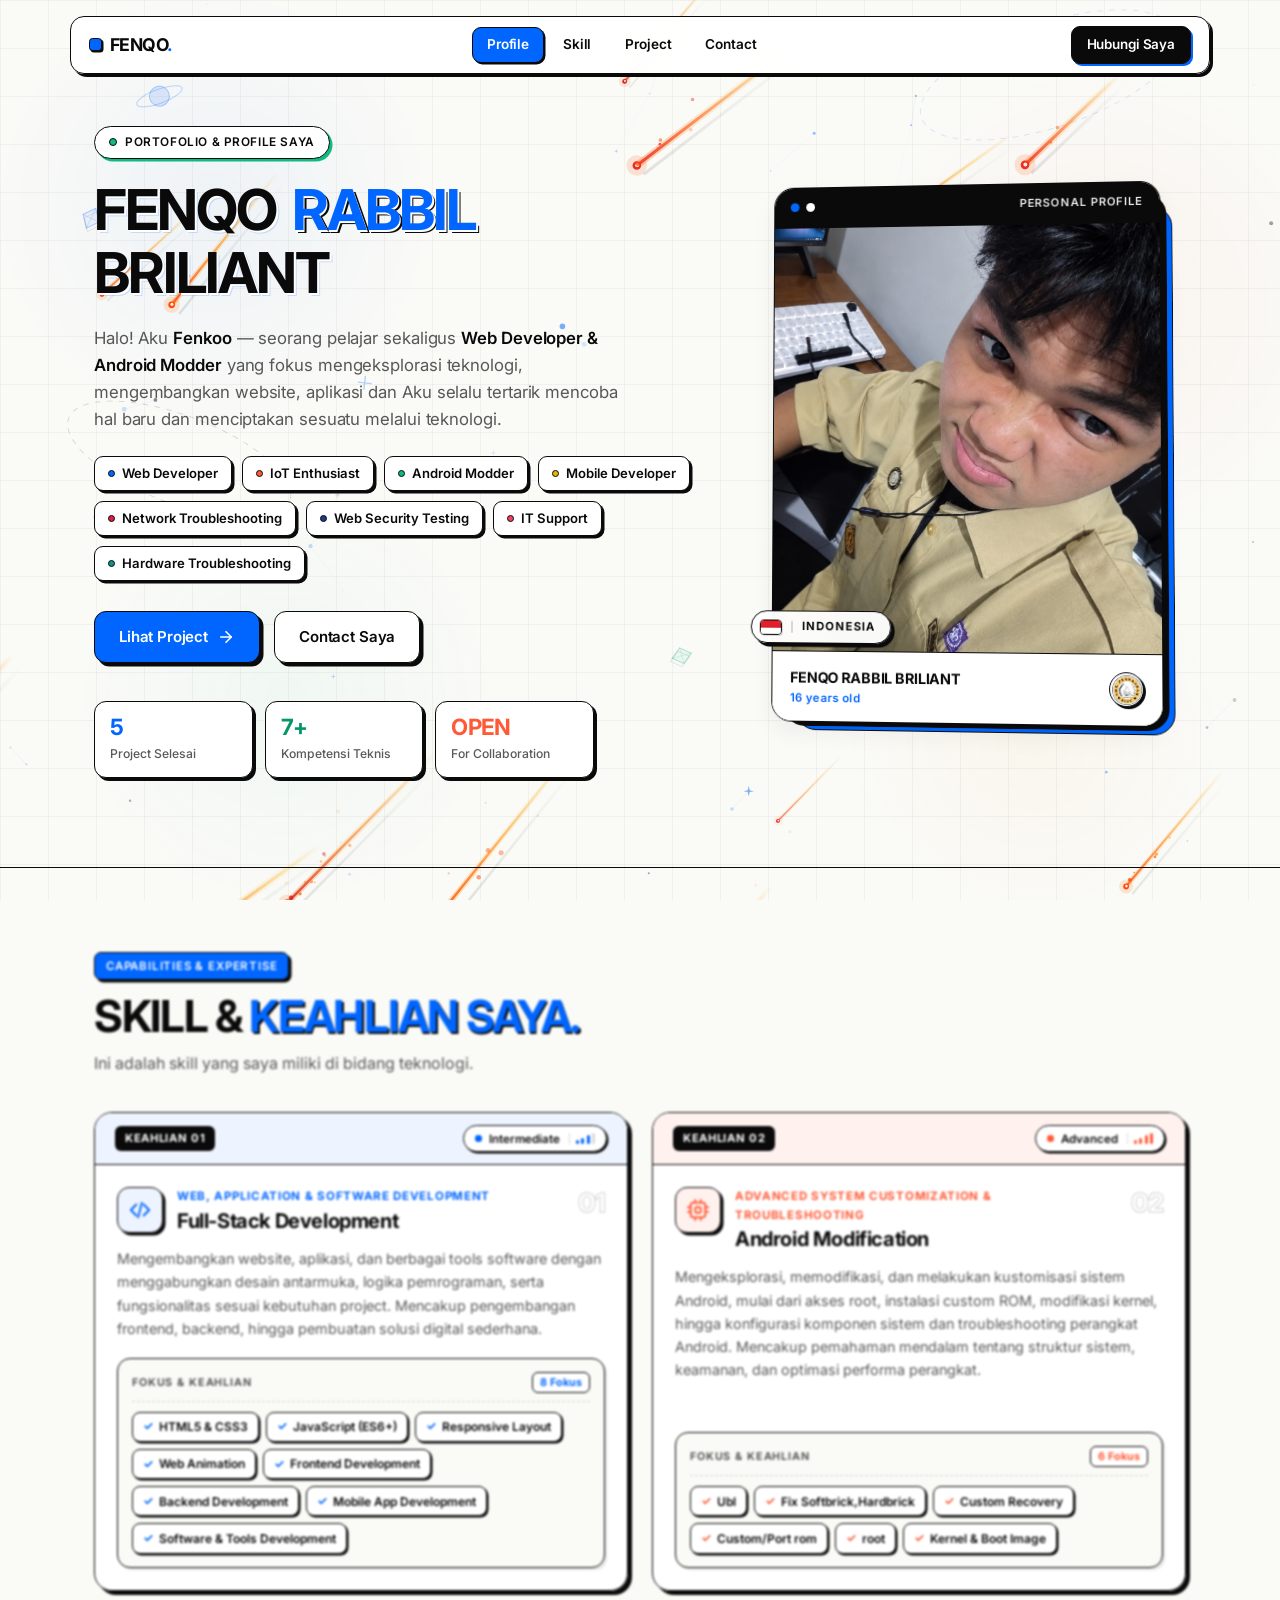
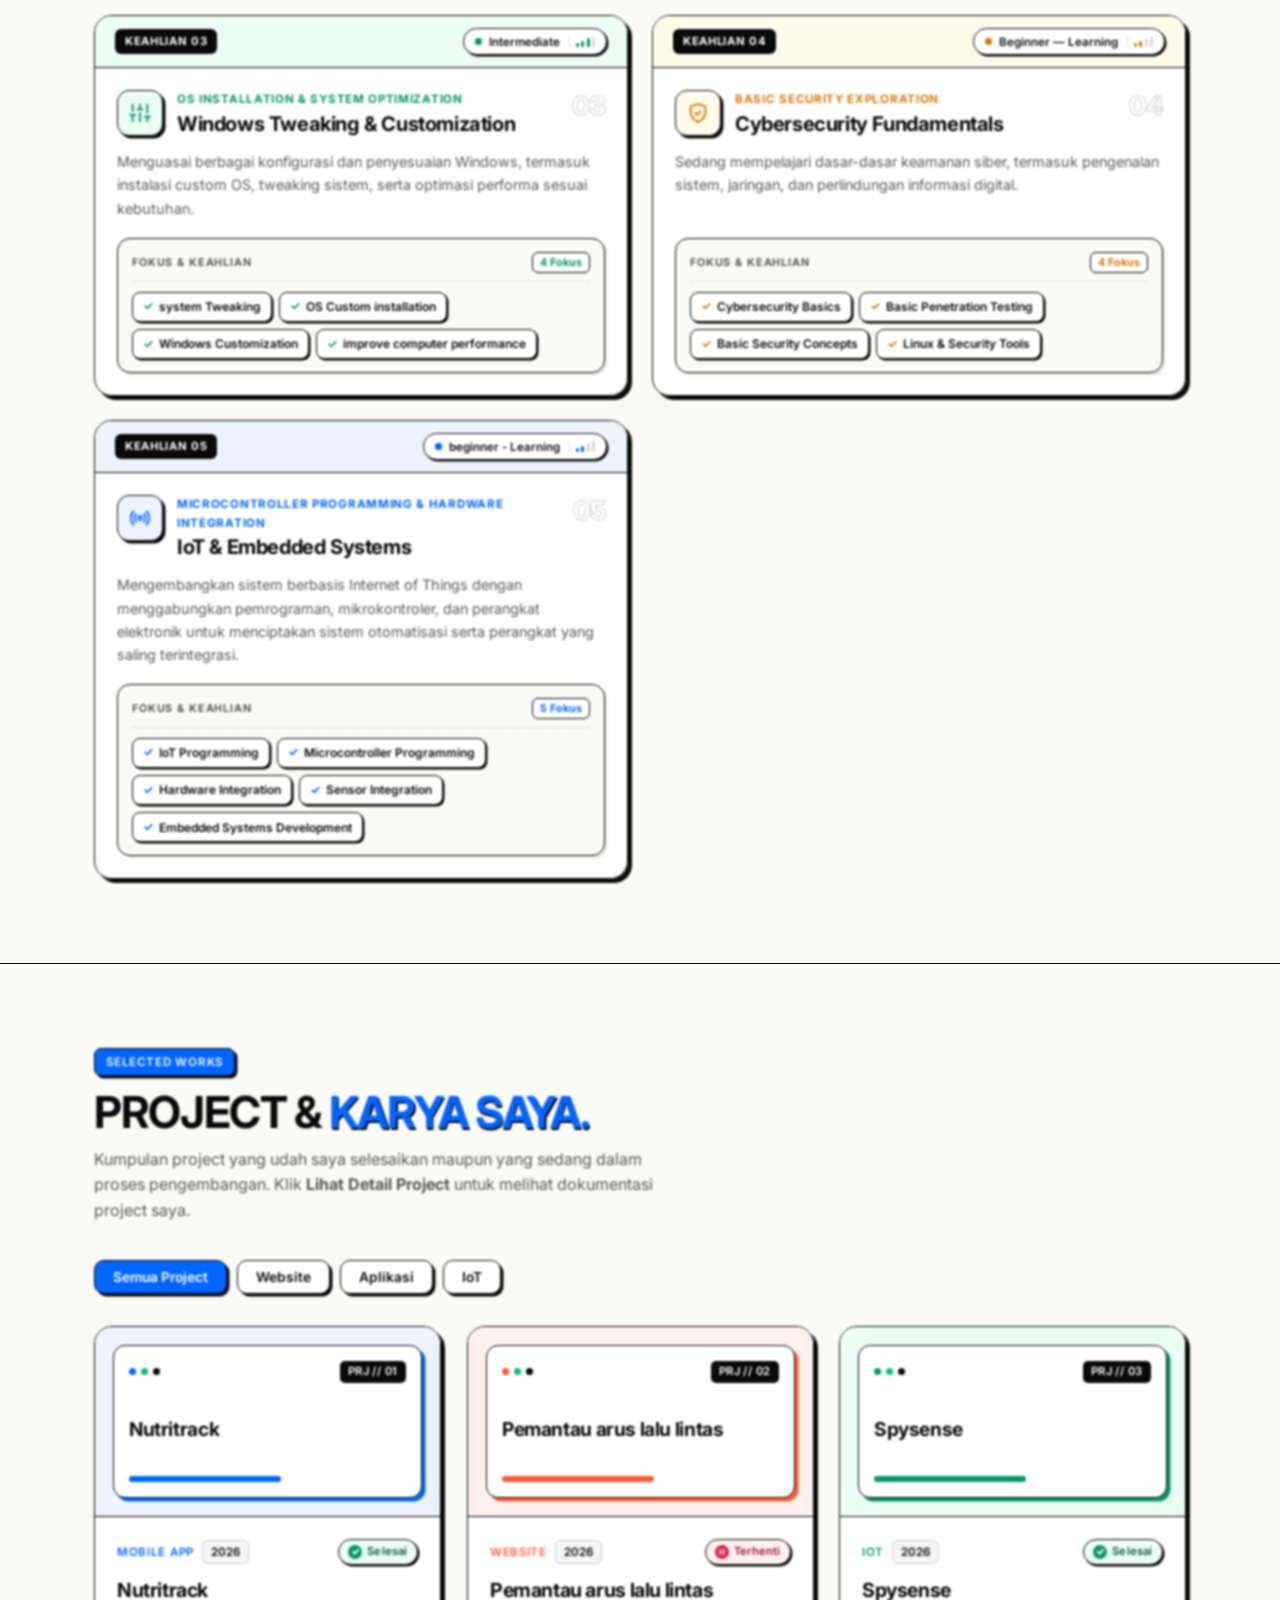
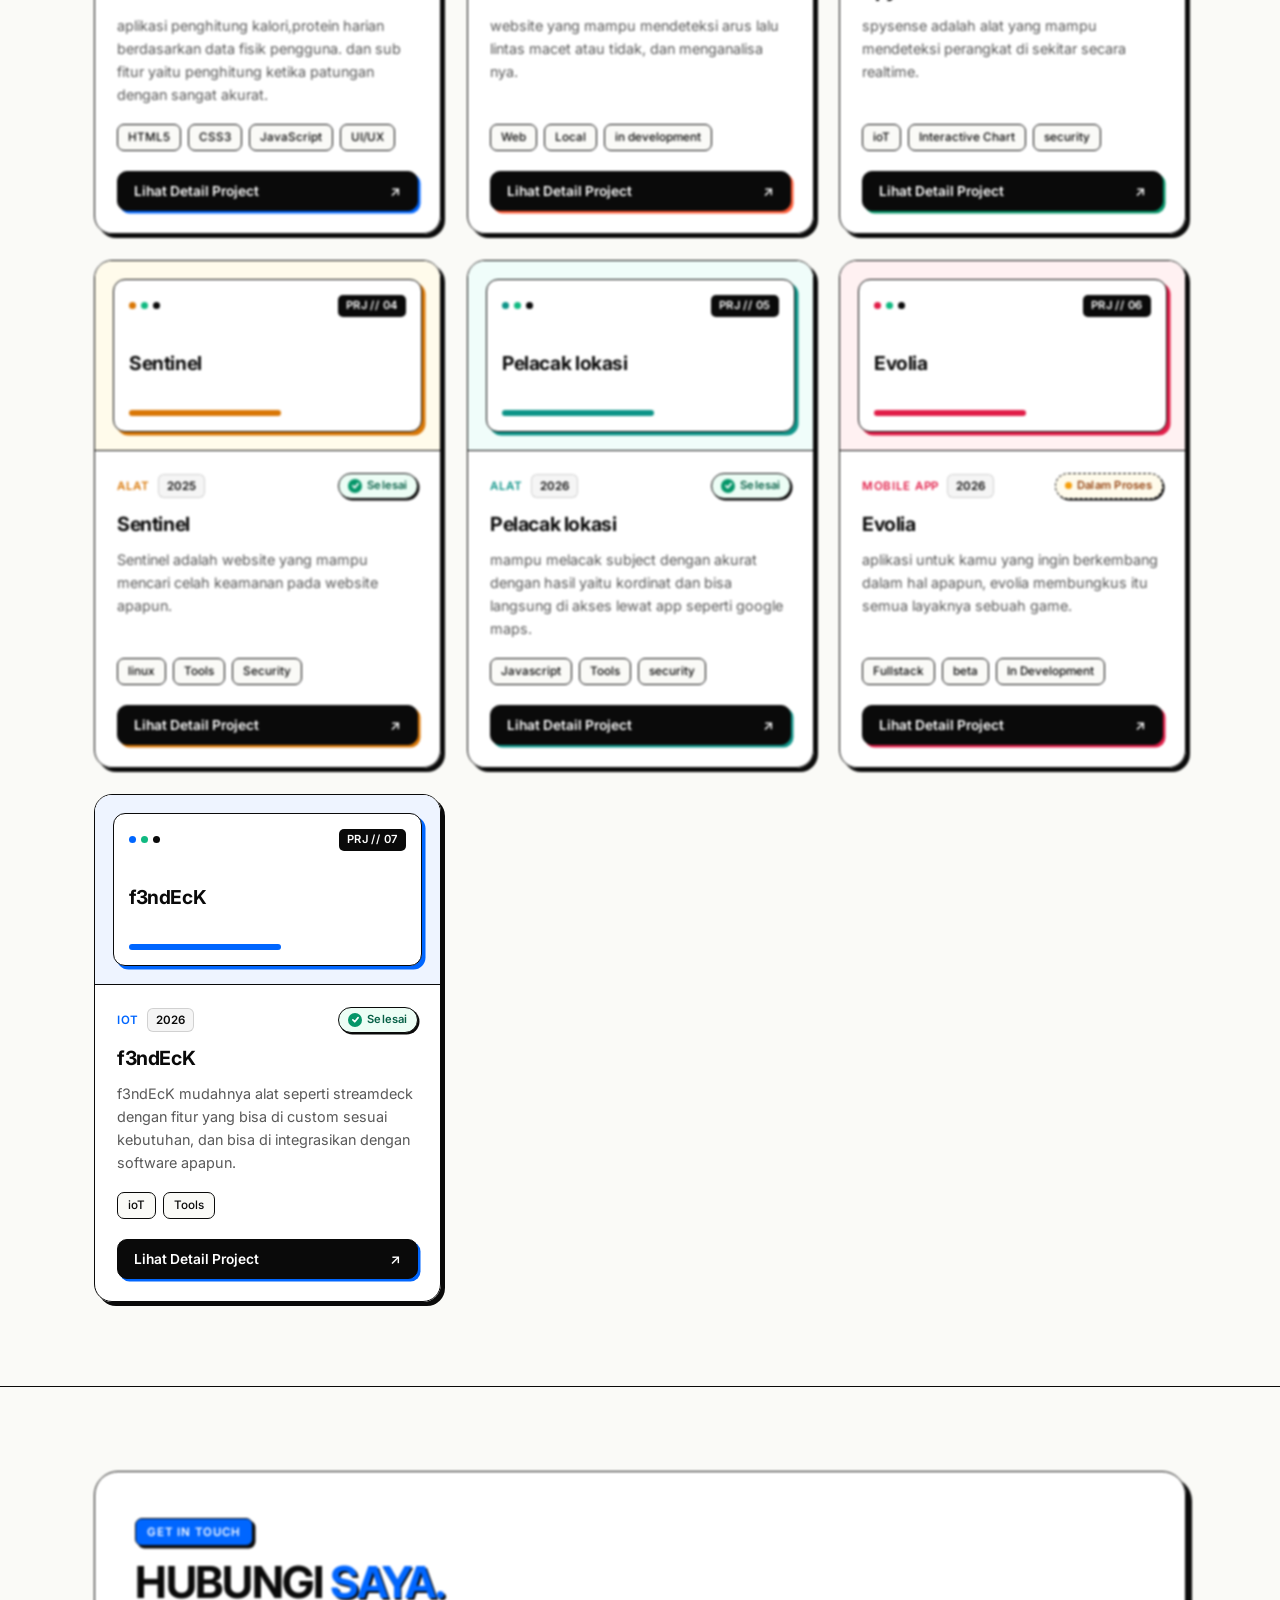
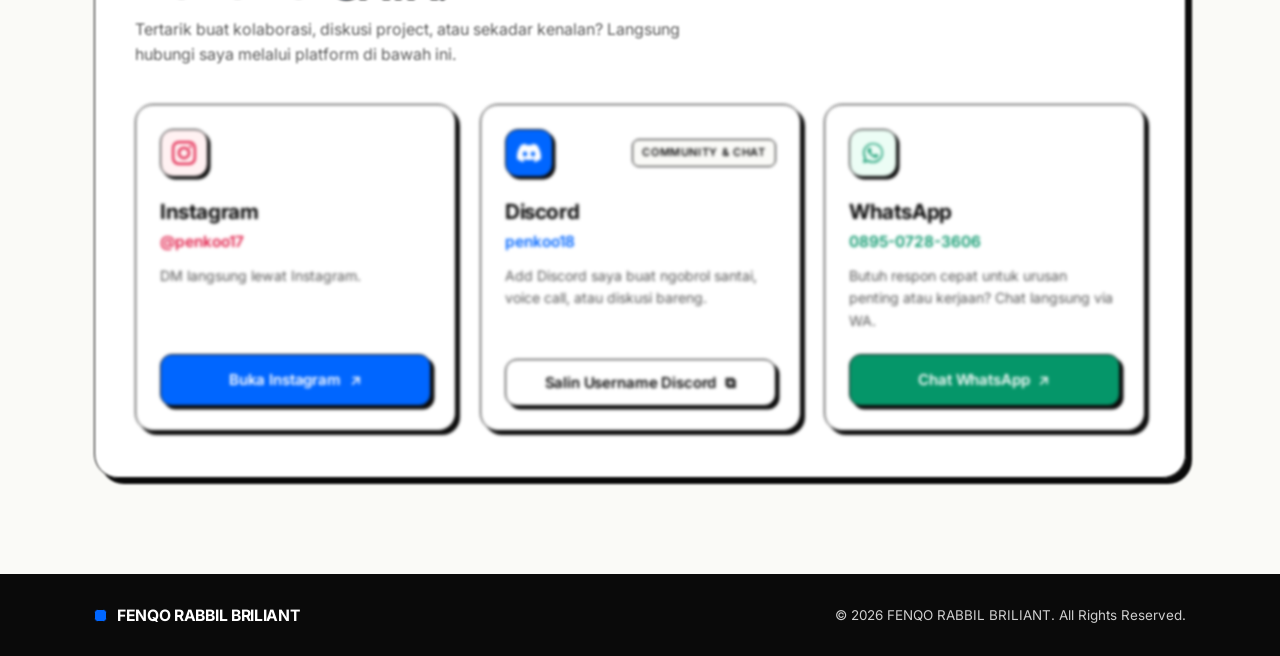
==== commit 25f5118f: "update project" ====
--- a/index.html
+++ b/index.html
@@ -112,11 +112,11 @@
 
           <div class="hero-stats" data-scroll-item style="--delay: 320ms">
             <div class="stat-box-3d stat-blue">
-              <span class="stat-num">4</span>
+              <span class="stat-num">5</span>
               <span class="stat-label">Project Selesai</span>
             </div>
             <div class="stat-box-3d stat-emerald">
-              <span class="stat-num">5+</span>
+              <span class="stat-num">7+</span>
               <span class="stat-label">Kompetensi Teknis</span>
             </div>
             <div class="stat-box-3d stat-coral">
--- a/style.css
+++ b/style.css
@@ -2354,201 +2354,3 @@
     max-height: 54vh;
   }
 }
-
-
-@media (max-width: 992px) {
-  .hero-grid {
-    grid-template-columns: minmax(0, 1fr) clamp(132px, 38vw, 310px);
-    grid-template-areas:
-      "badge   visual"
-      "title   visual"
-      "desc    visual"
-      "tags    tags"
-      "actions actions"
-      "stats   stats";
-    column-gap: clamp(14px, 4vw, 40px);
-    row-gap: 0;
-    align-items: start;
-  }
-
-  .hero-content {
-    display: contents;
-  }
-
-  .hero-content > .status-badge {
-    grid-area: badge;
-    justify-self: start;
-  }
-
-  .hero-content > .title-3d-stage {
-    grid-area: title;
-  }
-
-  .hero-content > .hero-desc {
-    grid-area: desc;
-  }
-
-  .hero-content > .skill-tags {
-    grid-area: tags;
-  }
-
-  .hero-content > .hero-actions {
-    grid-area: actions;
-  }
-
-  .hero-content > .hero-stats {
-    grid-area: stats;
-  }
-
-  .hero-visual {
-    grid-area: visual;
-    order: 0;
-    align-self: center;
-    justify-content: flex-end;
-    padding: 4px 12px 12px 0;
-  }
-
-  .photo-3d-stage {
-    max-width: 100%;
-  }
-}
-
-@media (max-width: 768px) {
-  .hero-section {
-    padding: 26px 0 50px;
-  }
-
-  .hero-grid {
-    grid-template-columns: minmax(0, 1fr) clamp(128px, 39vw, 260px);
-    column-gap: 14px;
-  }
-
-  .hero-content > .status-badge {
-    gap: 6px;
-    padding: 4px 10px;
-    font-size: 0.58rem;
-    letter-spacing: 0.04em;
-    margin-bottom: 14px;
-    box-shadow: 2px 2px 0px var(--emerald);
-  }
-
-  .hero-content > .status-badge .status-dot {
-    width: 6px;
-    height: 6px;
-  }
-
-  .title-3d-stage {
-    margin-bottom: 14px;
-  }
-
-  .hero-title-3d {
-    font-size: clamp(1.45rem, 6.6vw, 2.4rem);
-    gap: 2px;
-  }
-
-  .hero-desc {
-    font-size: clamp(0.8rem, 3.4vw, 0.95rem);
-    line-height: 1.55;
-    margin-bottom: 20px;
-  }
-
-  .hero-visual {
-    padding: 2px 8px 8px 0;
-  }
-
-  .photo-layer-back-blue {
-    border-radius: 14px;
-    transform: translate3d(calc(7px + var(--layer-x) * 0.6), calc(7px + var(--layer-y) * 0.6), -18px);
-  }
-
-  .photo-layer-back-black {
-    border-radius: 14px;
-    transform: translate3d(calc(3.5px + var(--layer-x) * 0.35), calc(3.5px + var(--layer-y) * 0.35), -9px);
-  }
-
-  .photo-frame-main {
-    border-radius: 13px;
-  }
-
-  .photo-header-bar {
-    gap: 4px;
-    padding: 6px 9px;
-  }
-
-  .bar-dot {
-    width: 5px;
-    height: 5px;
-  }
-
-  .bar-title {
-    font-size: 0.46rem;
-    letter-spacing: 0.06em;
-  }
-
-  .photo-footer-bar {
-    gap: 6px;
-    padding: 7px 9px;
-  }
-
-  .photo-name {
-    font-size: clamp(0.52rem, 2.3vw, 0.78rem);
-    line-height: 1.25;
-  }
-
-  .photo-role {
-    font-size: clamp(0.5rem, 2vw, 0.66rem);
-  }
-
-  .verified-badge {
-    width: clamp(20px, 6vw, 28px);
-    height: clamp(20px, 6vw, 28px);
-    border-width: 1.25px;
-    box-shadow: 1.5px 1.5px 0px var(--black);
-  }
-
-  .badge-indonesia {
-    top: 28px;
-    bottom: auto;
-    left: 6px;
-    gap: 5px;
-    padding: 2.5px 7px 2.5px 4px;
-    border-width: 1.25px;
-    box-shadow: 1.5px 1.5px 0px var(--black);
-    transform: translate3d(calc(var(--layer-x) * -0.3), calc(var(--layer-y) * -0.3), 16px);
-  }
-
-  .flag-id {
-    width: 13px;
-    height: 9px;
-    border-radius: 2px;
-    border-width: 1px;
-  }
-
-  .badge-id-divider {
-    height: 8px;
-    width: 1px;
-  }
-
-  .badge-id-text {
-    font-size: 0.48rem;
-    letter-spacing: 0.08em;
-  }
-}
-
-@media (max-width: 420px) {
-  .hero-grid {
-    grid-template-columns: minmax(0, 1fr) clamp(120px, 38vw, 170px);
-    column-gap: 12px;
-  }
-
-  .photo-3d-stage {
-    max-width: 100%;
-  }
-
-  .badge-indonesia {
-    top: 26px;
-    bottom: auto;
-    left: 5px;
-    padding: 2px 6px 2px 3.5px;
-  }
-}
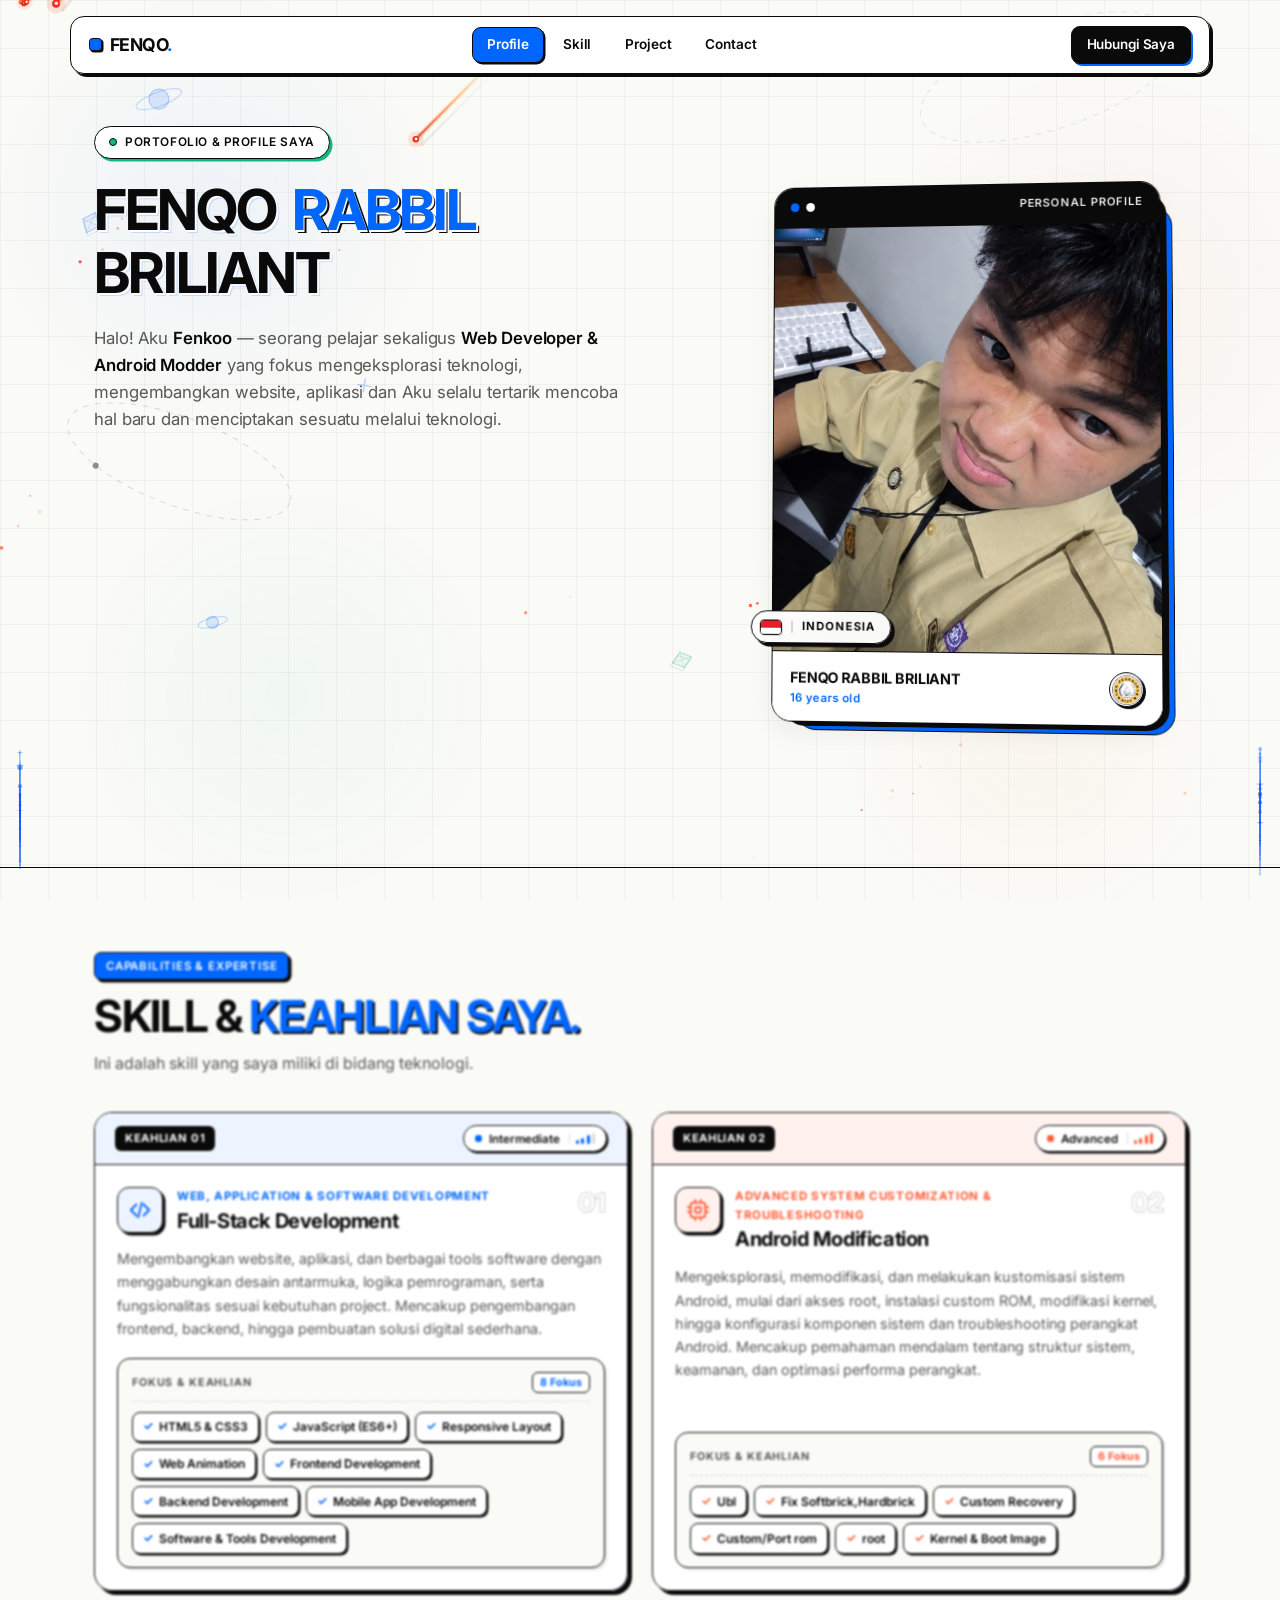
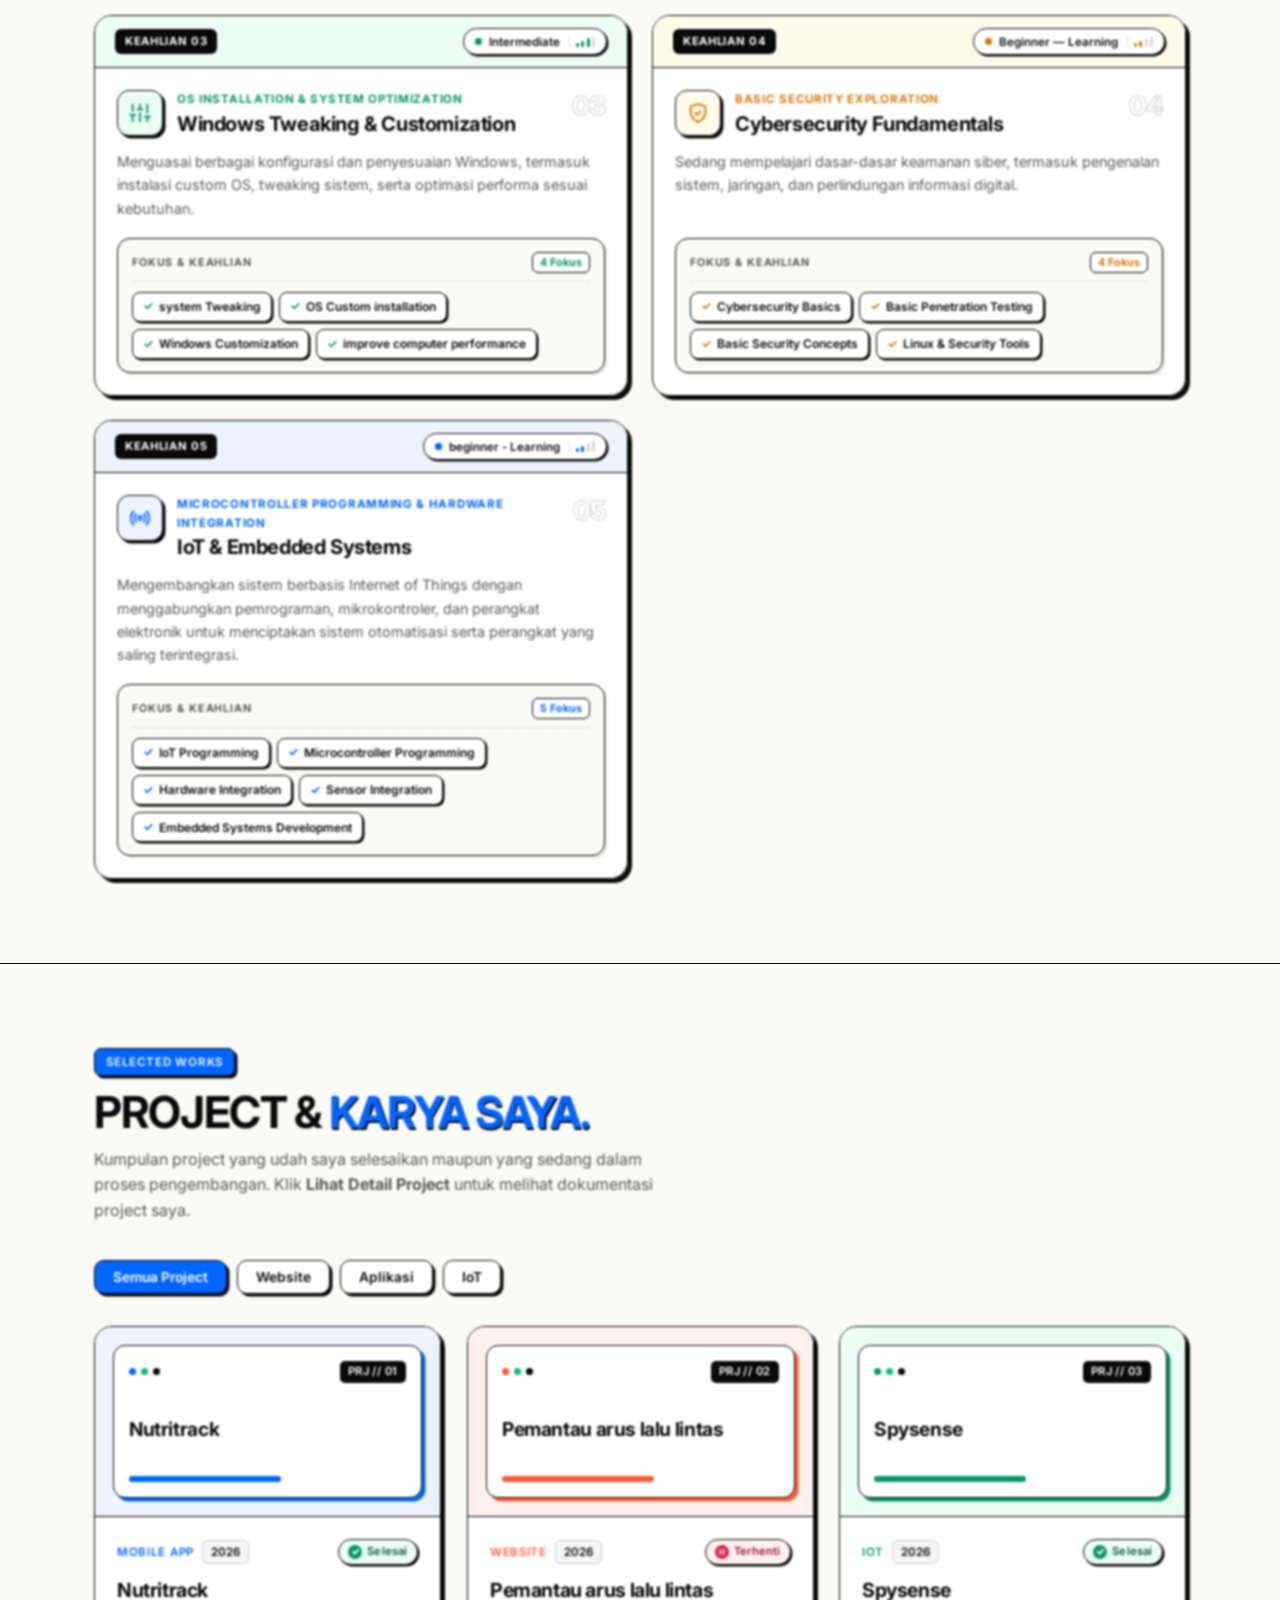
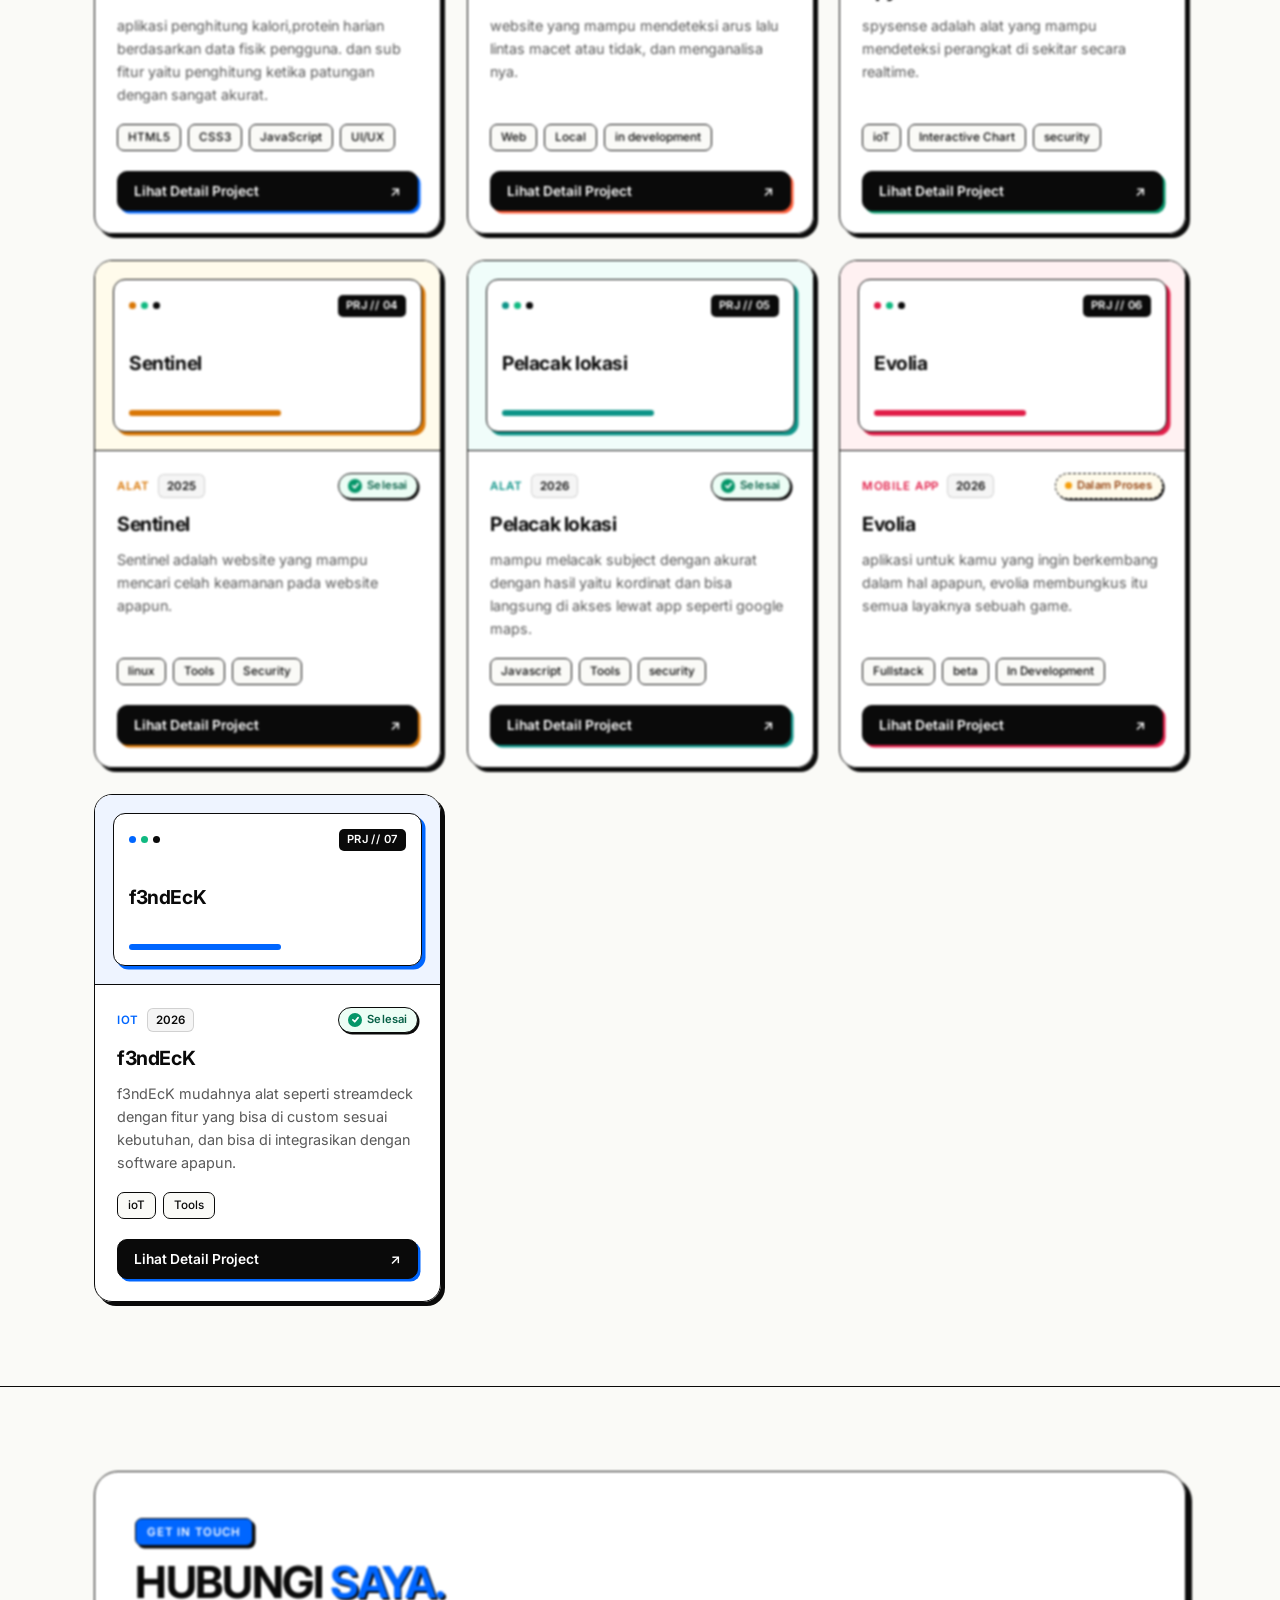
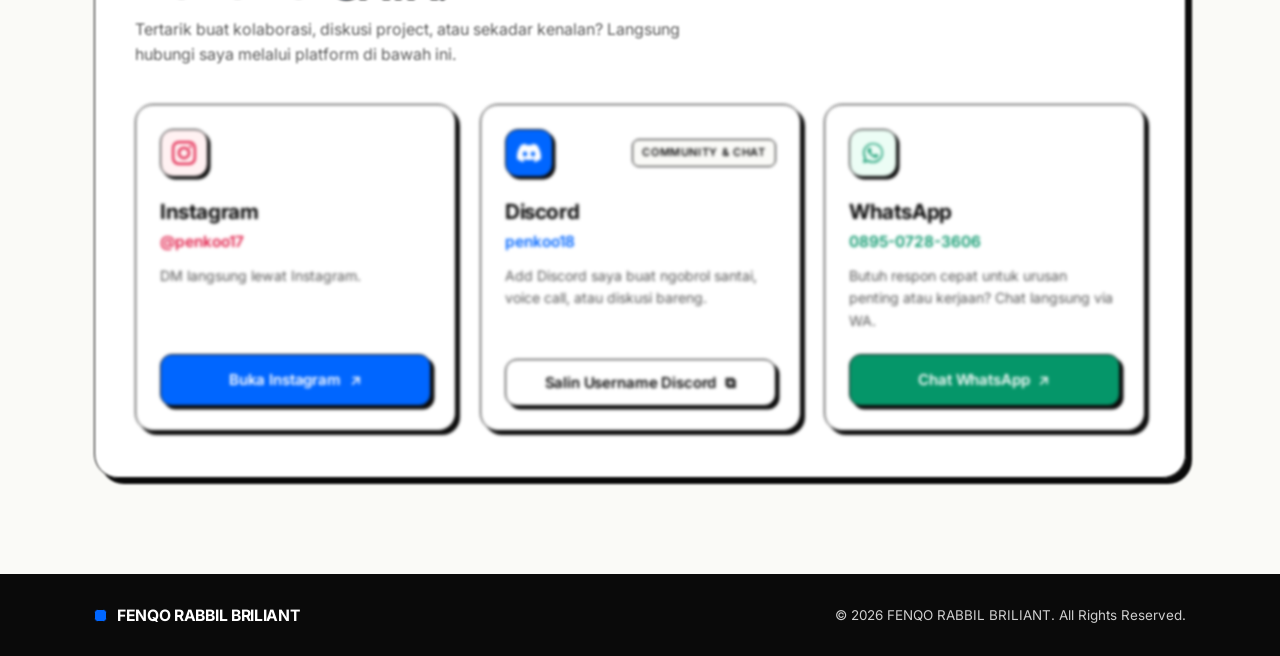
==== commit 03e3aa86: "yyy" ====
--- a/index.html
+++ b/index.html
@@ -9,7 +9,7 @@
   <meta name="theme-color" content="#0066FF" />
 
   <link rel="icon" type="image/svg+xml" href="assets/favicon.svg" />
-  <link rel="apple-touch-icon" href="assets/profile.jpg" />
+  <link rel="apple-touch-icon" href="assets/profile.png" />
 
   <meta property="og:type" content="website" />
   <meta property="og:site_name" content="FENQO. Portfolio" />
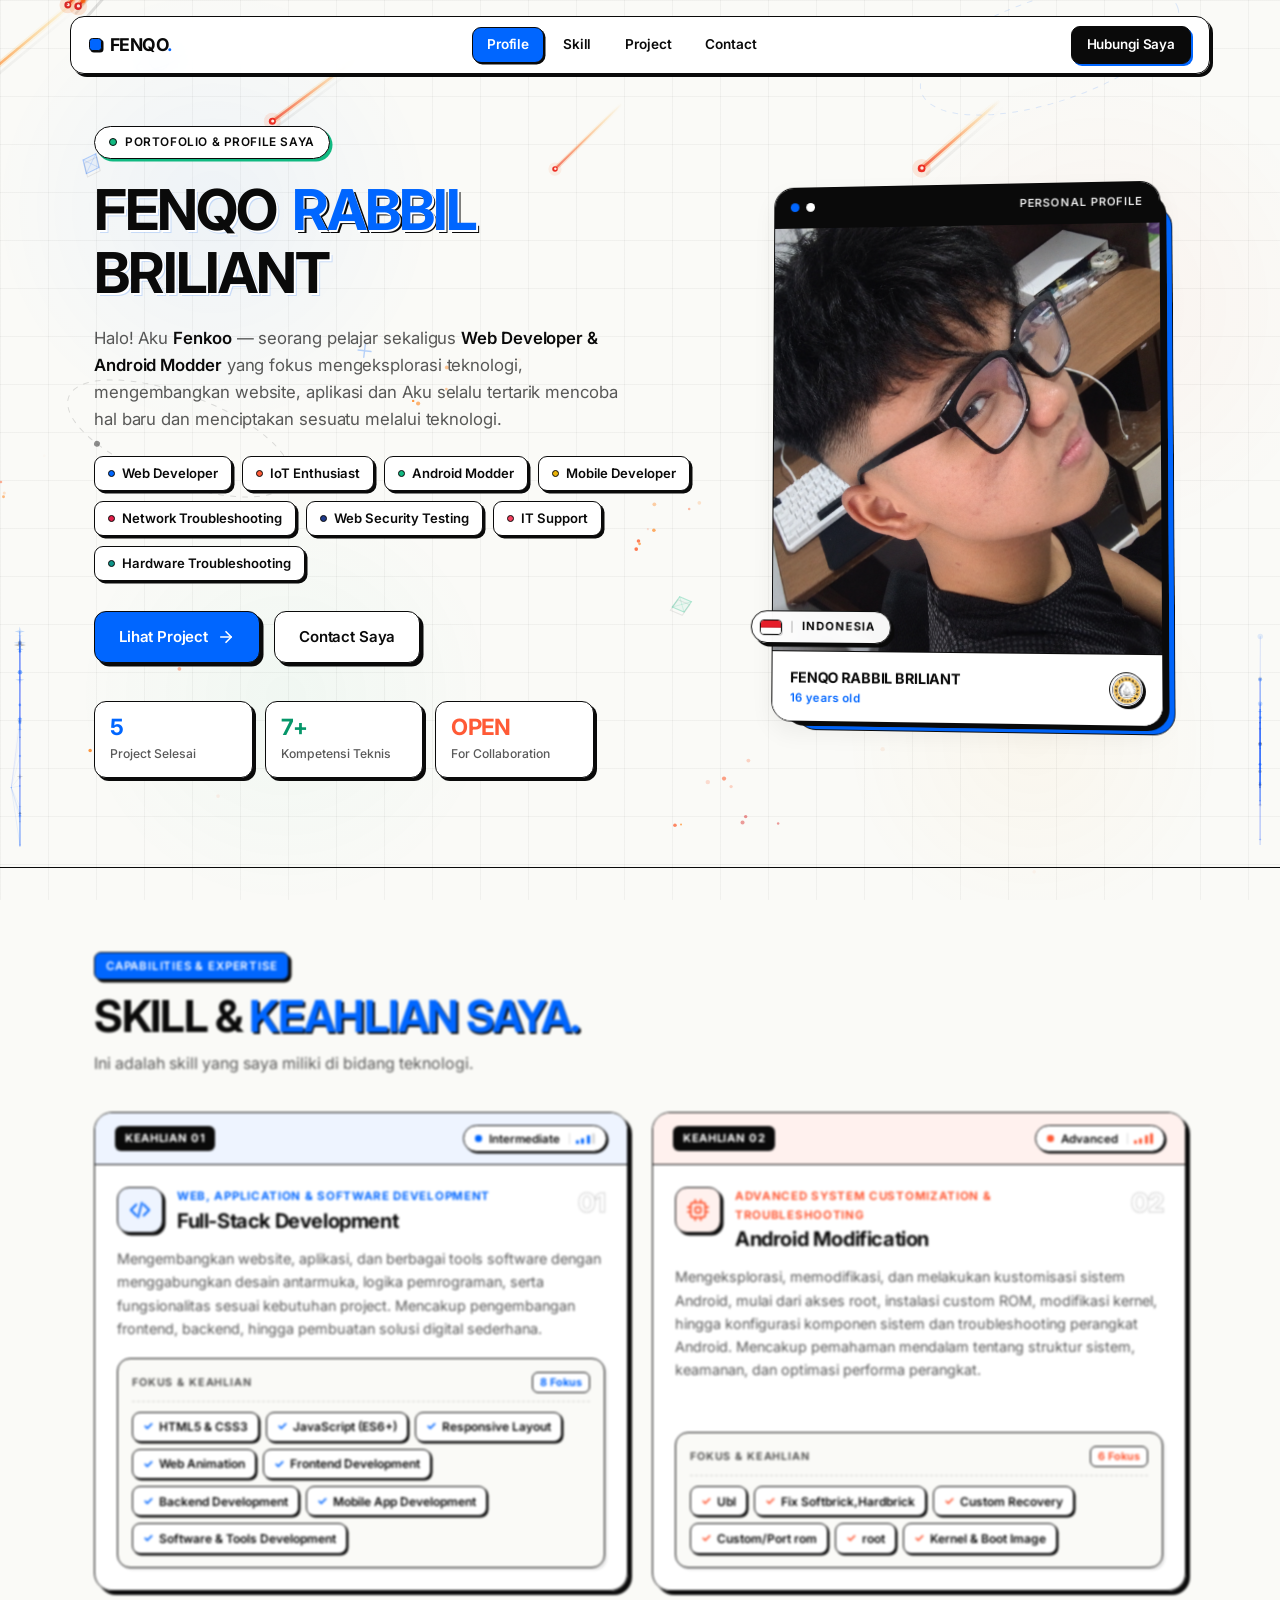
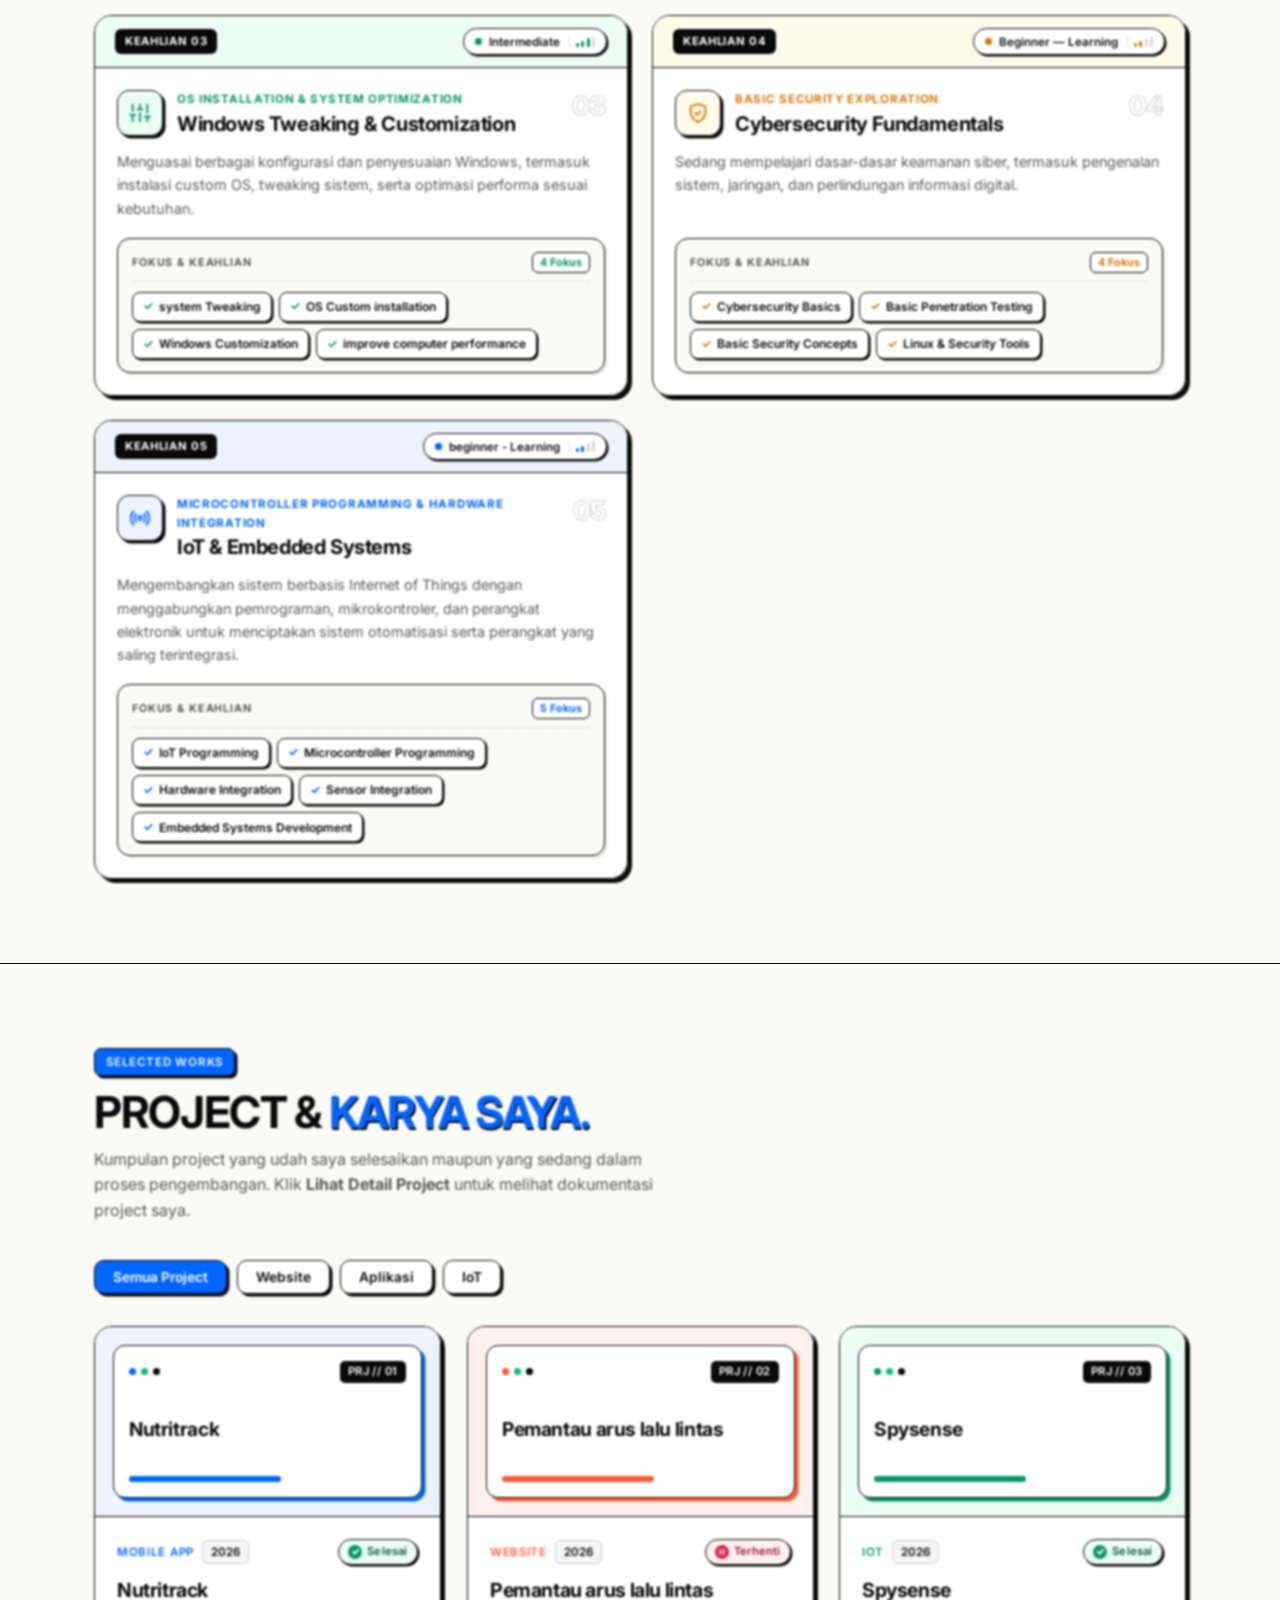
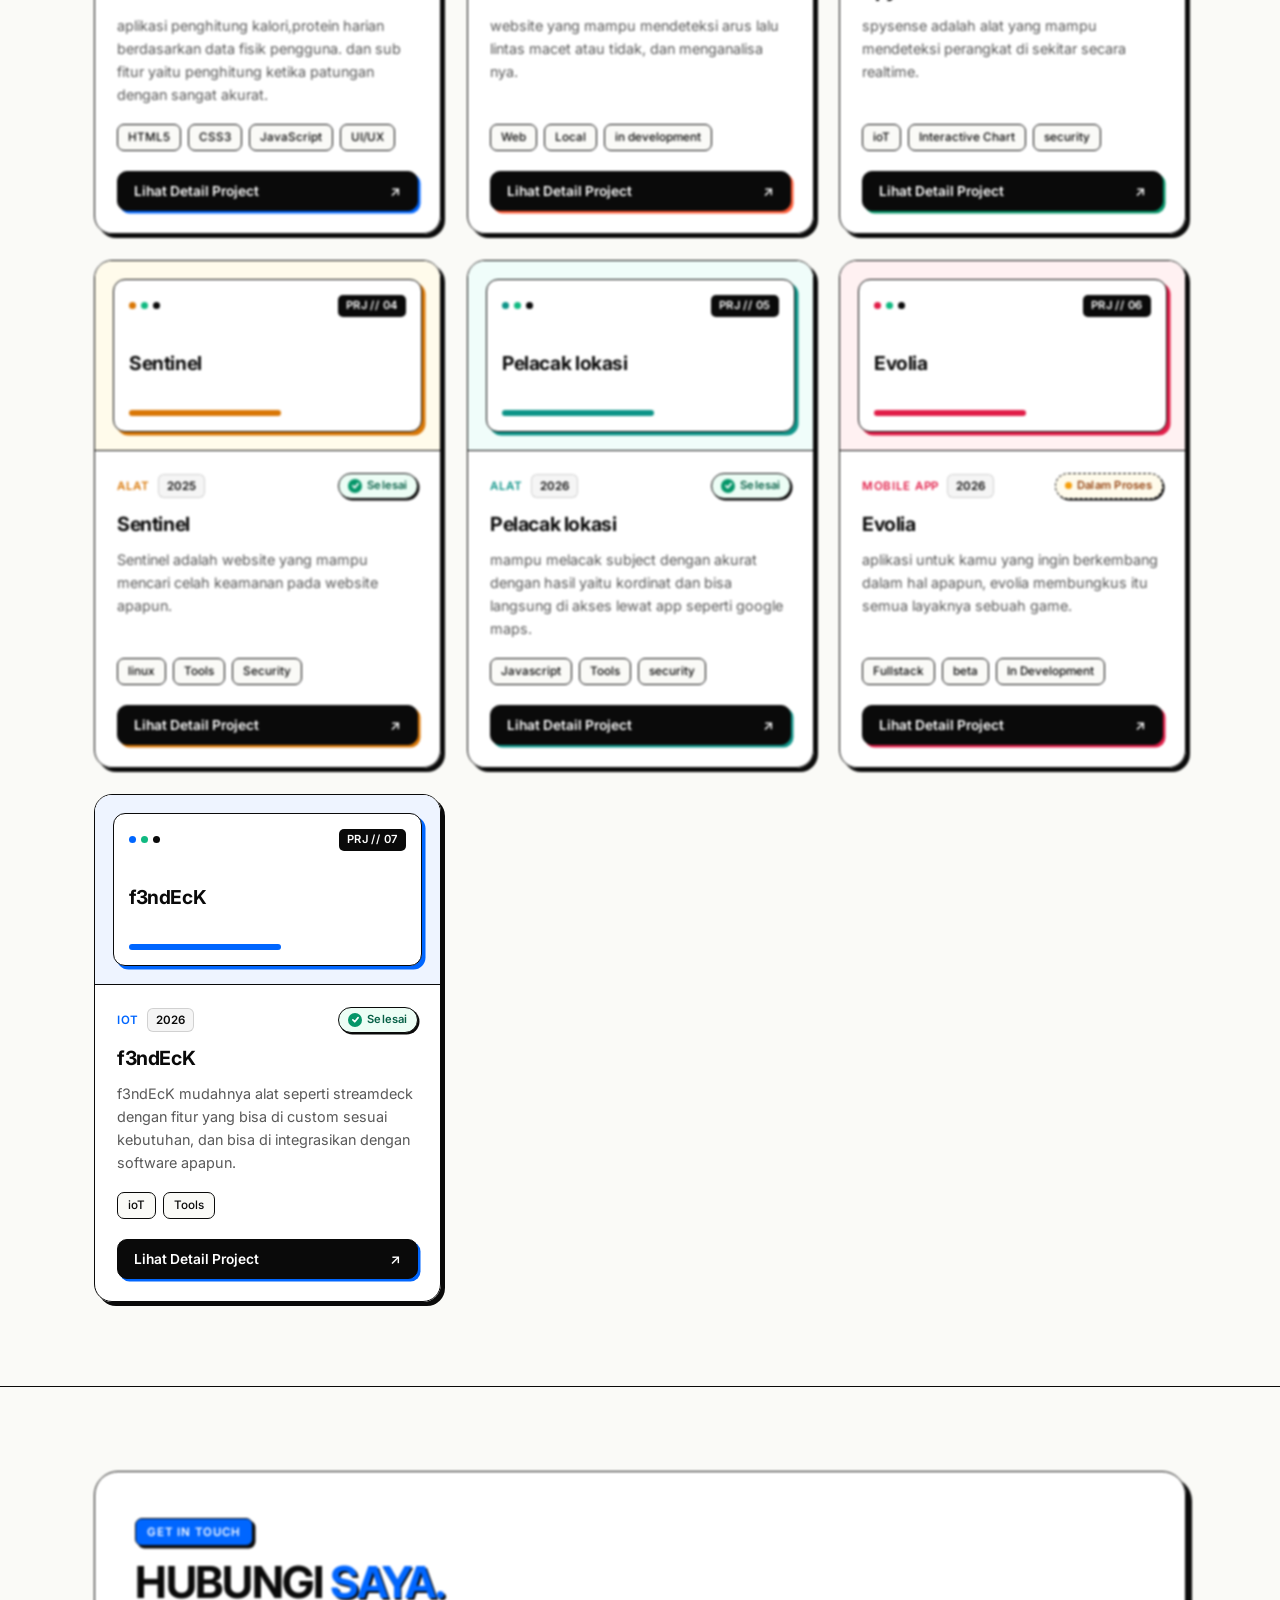
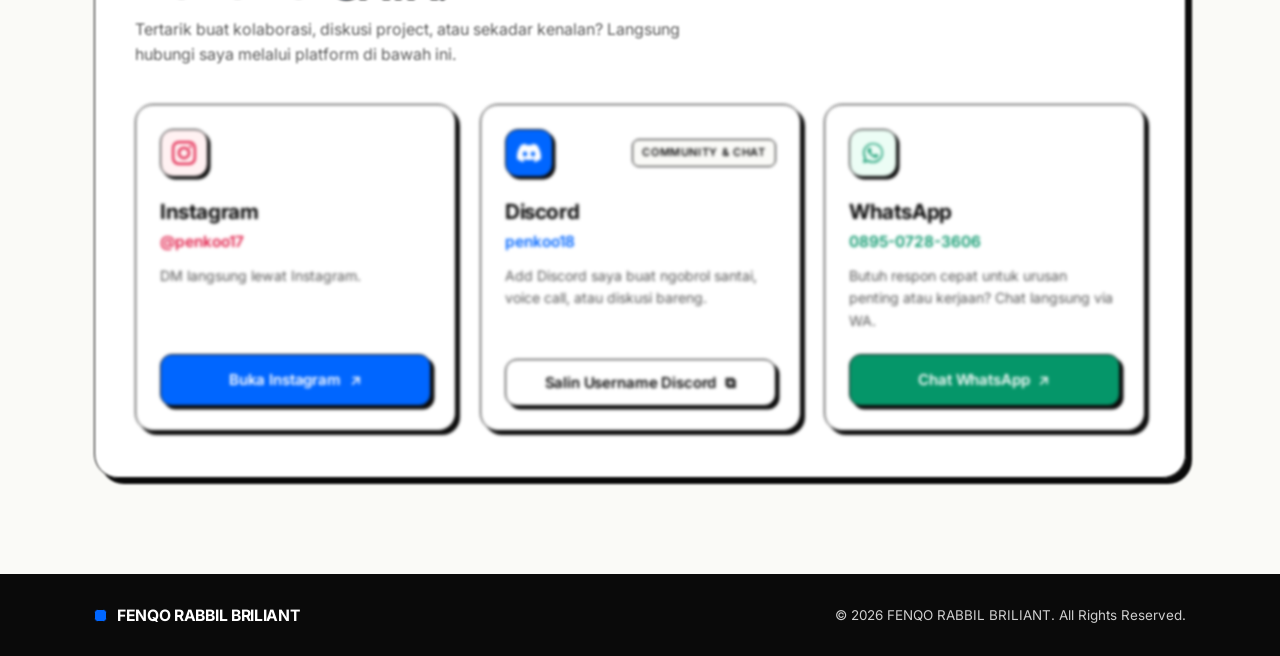
==== commit a1337653: "m" ====
--- a/index.html
+++ b/index.html
@@ -16,12 +16,12 @@
   <meta property="og:url" content="https://inipenko.cc.cd/" />
   <meta property="og:title" content="FENQO RABBIL BRILIANT — Official Portfolio" />
   <meta property="og:description" content="Pelajar sekaligus Web Developer, Android Modder & IoT Enthusiast. Eksplorasi teknologi, website, aplikasi, dan sistem operasi." />
-  <meta property="og:image" content="https://inipenko.cc.cd/assets/profile.jpg" />
+  <meta property="og:image" content="https://inipenko.cc.cd/assets/profile.png" />
 
   <meta name="twitter:card" content="summary_large_image" />
   <meta name="twitter:title" content="FENQO RABBIL BRILIANT — Official Portfolio" />
   <meta name="twitter:description" content="Pelajar sekaligus Web Developer, Android Modder & IoT Enthusiast. Eksplorasi teknologi, website, aplikasi, dan sistem operasi." />
-  <meta name="twitter:image" content="https://inipenko.cc.cd/assets/profile.jpg" />
+  <meta name="twitter:image" content="https://inipenko.cc.cd/assets/profile.png" />
 
   <link rel="preconnect" href="https://fonts.googleapis.com" />
   <link rel="preconnect" href="https://fonts.gstatic.com" crossorigin />
@@ -141,7 +141,7 @@
 
                 <div class="photo-img-container">
                   <img
-                    src="assets/profile.jpg"
+                    src="assets/profile.png"
                     alt="Foto Profile Fenqo Rabbil Briliant"
                     id="profileImage"
                     class="profile-img"
